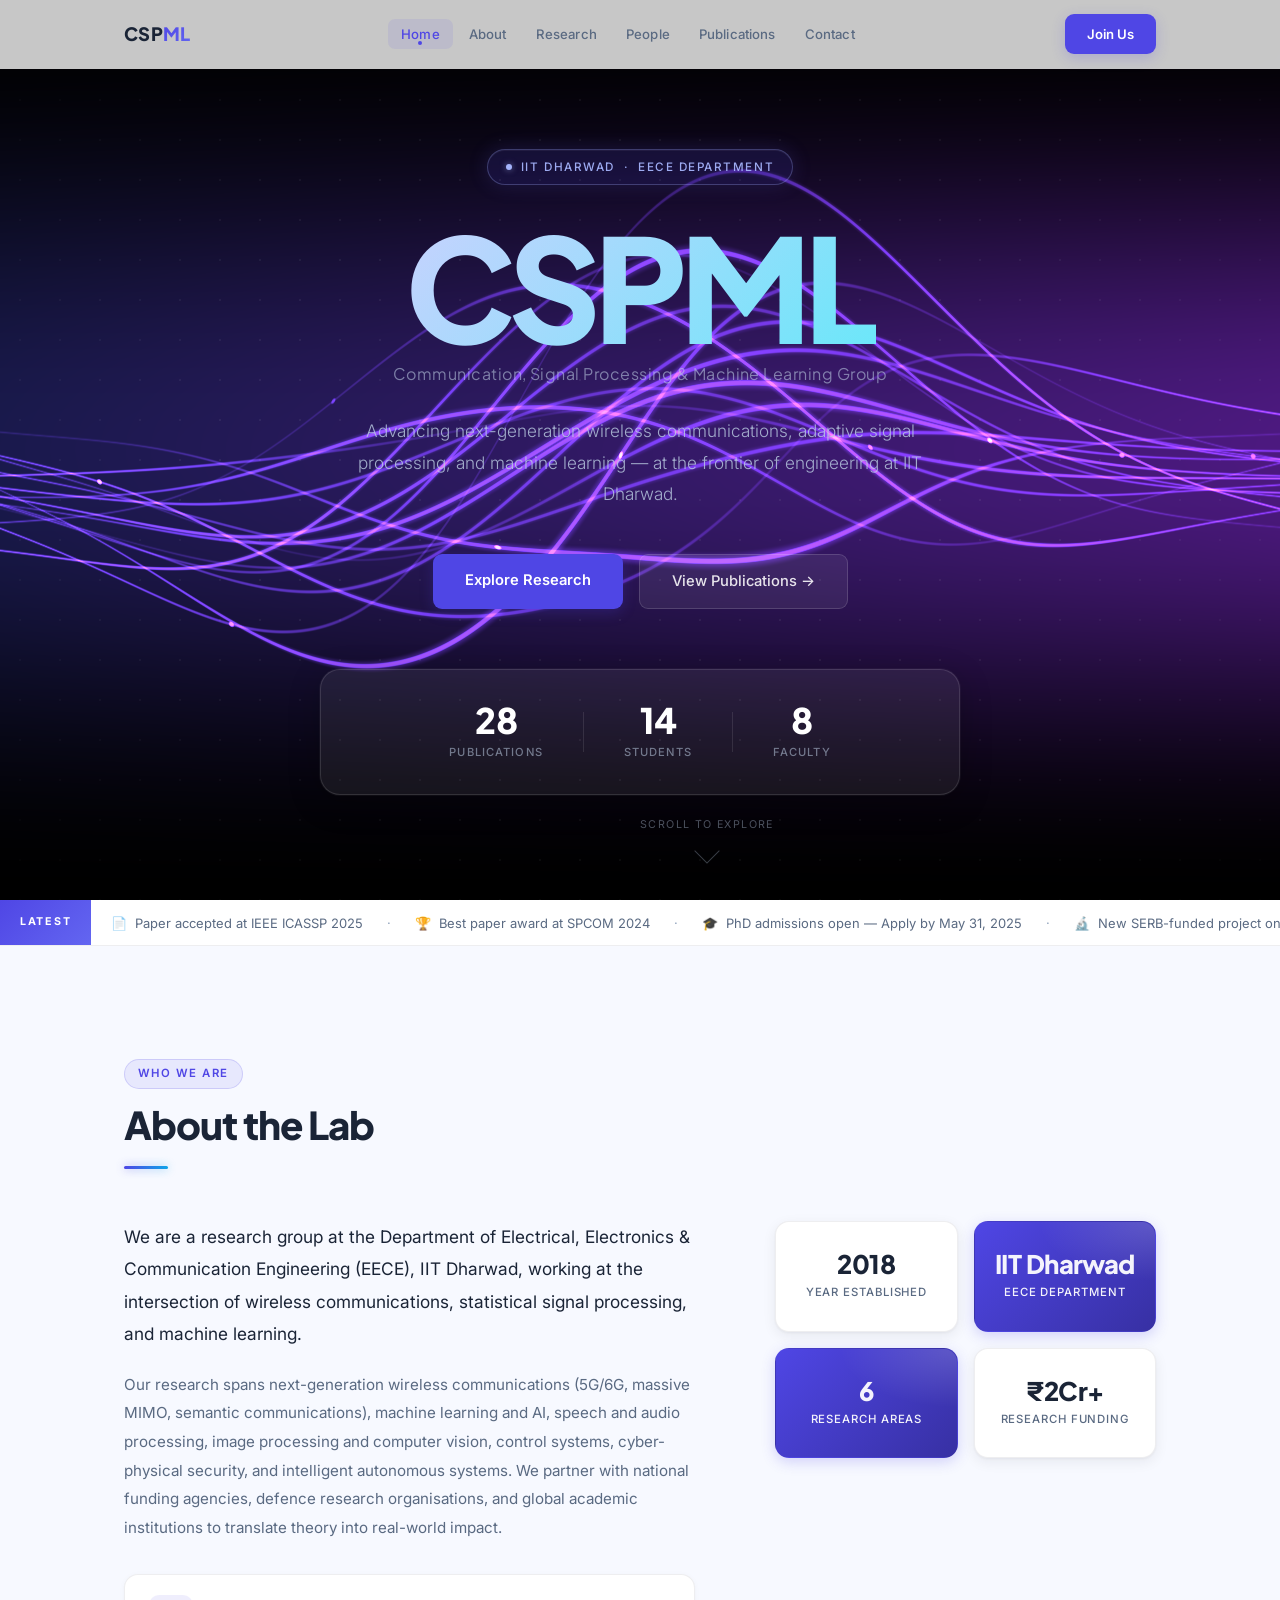
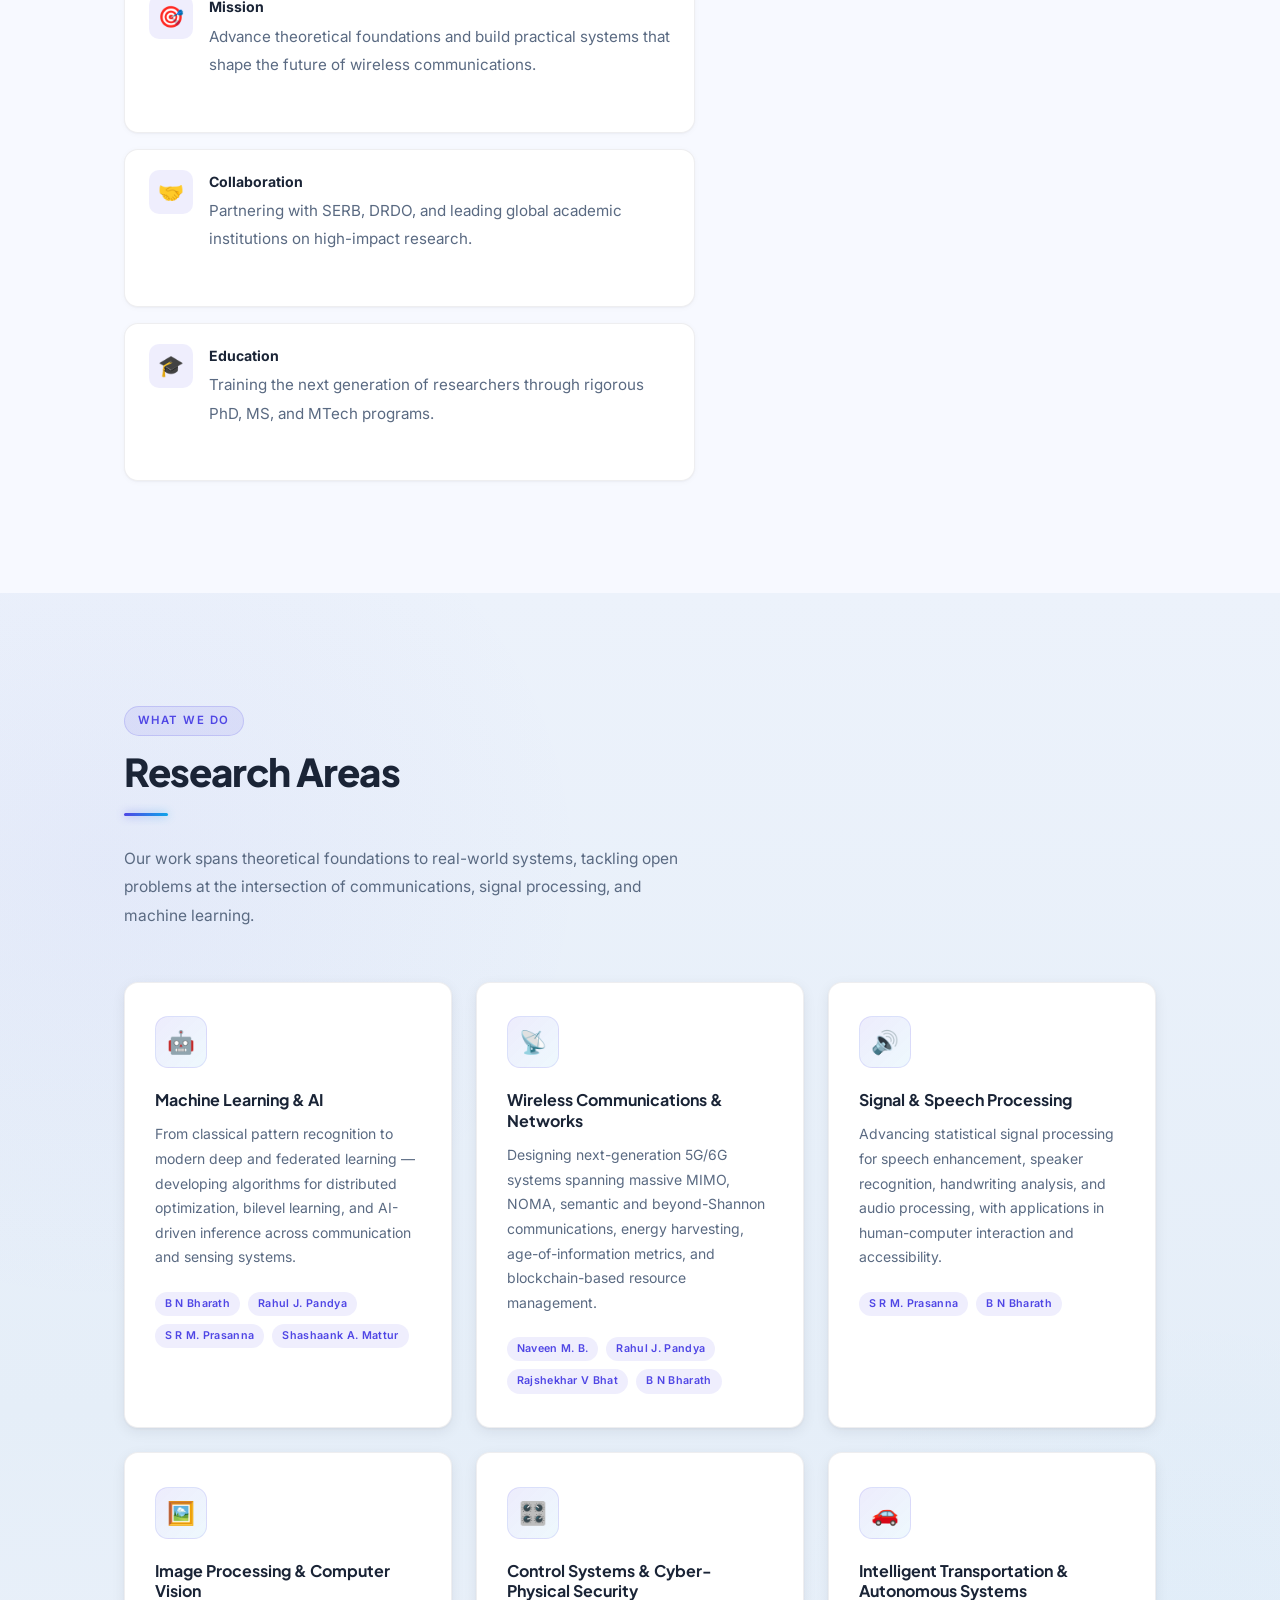
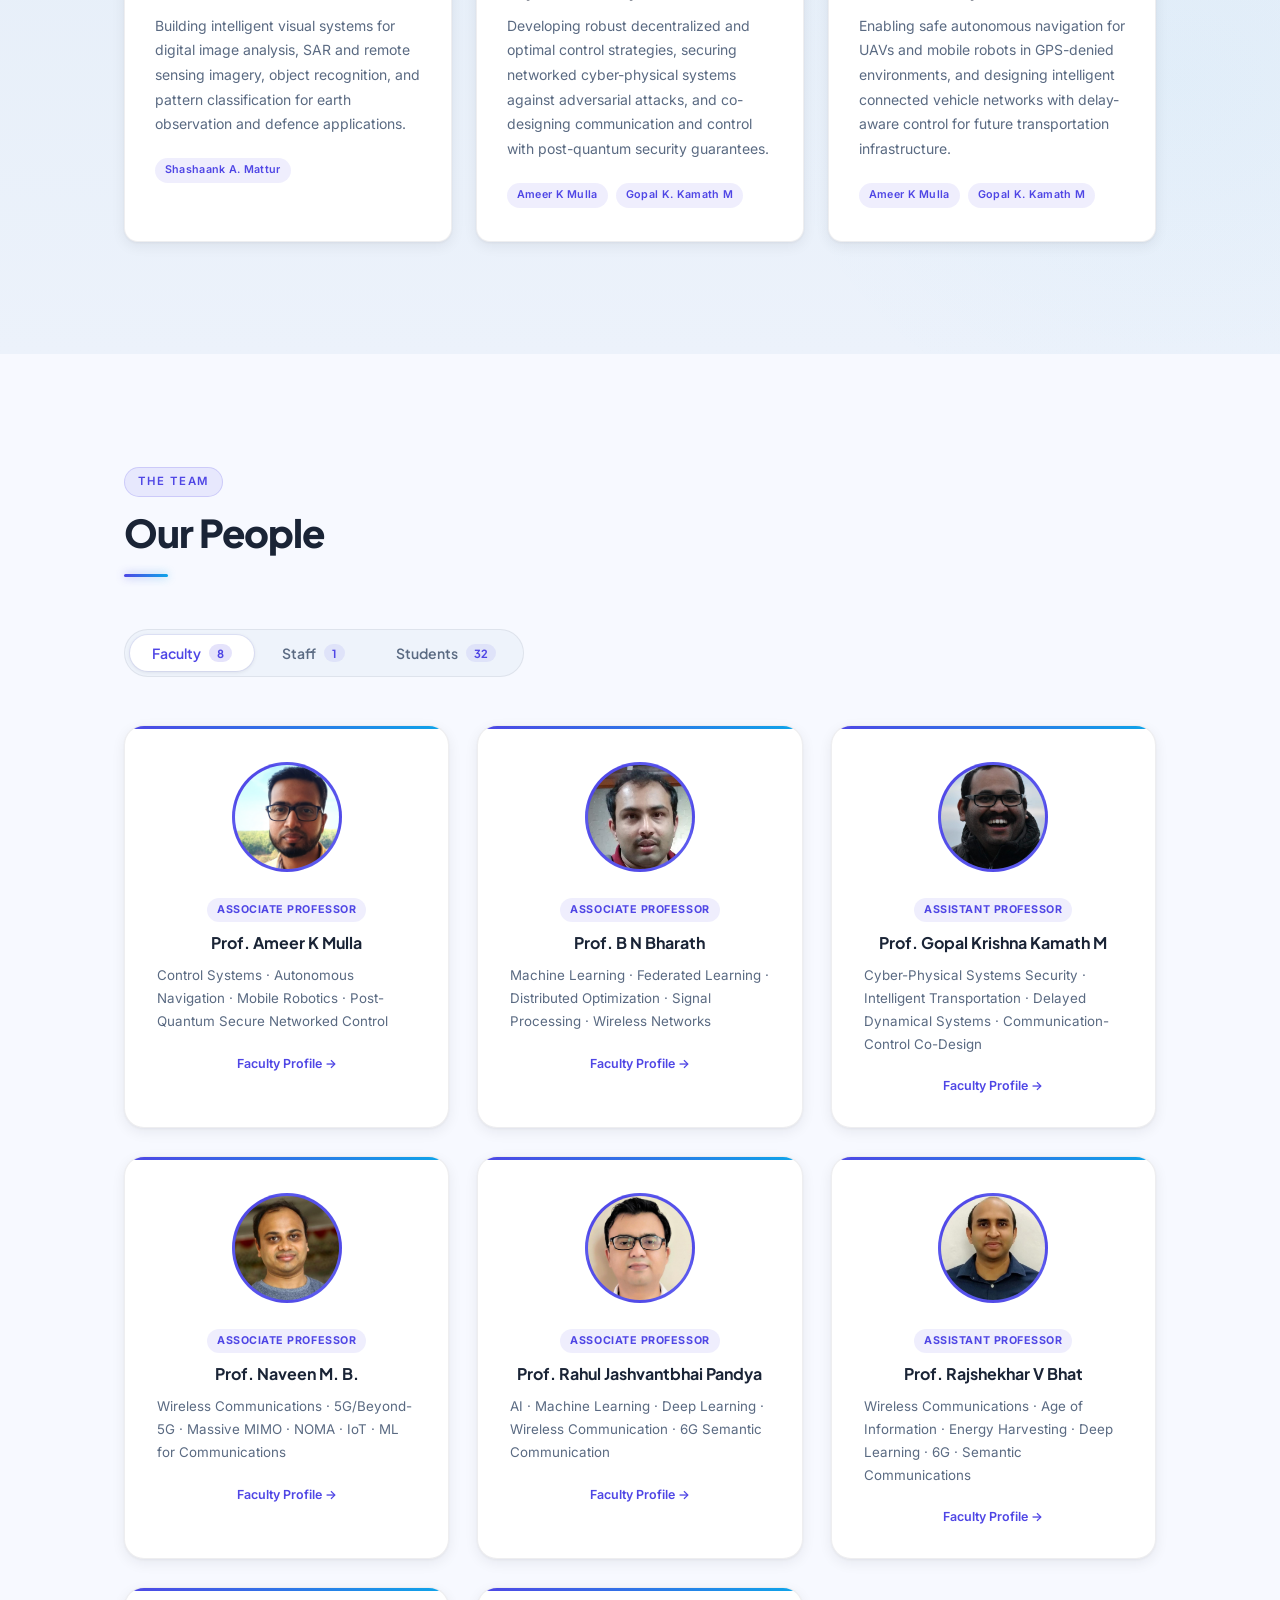
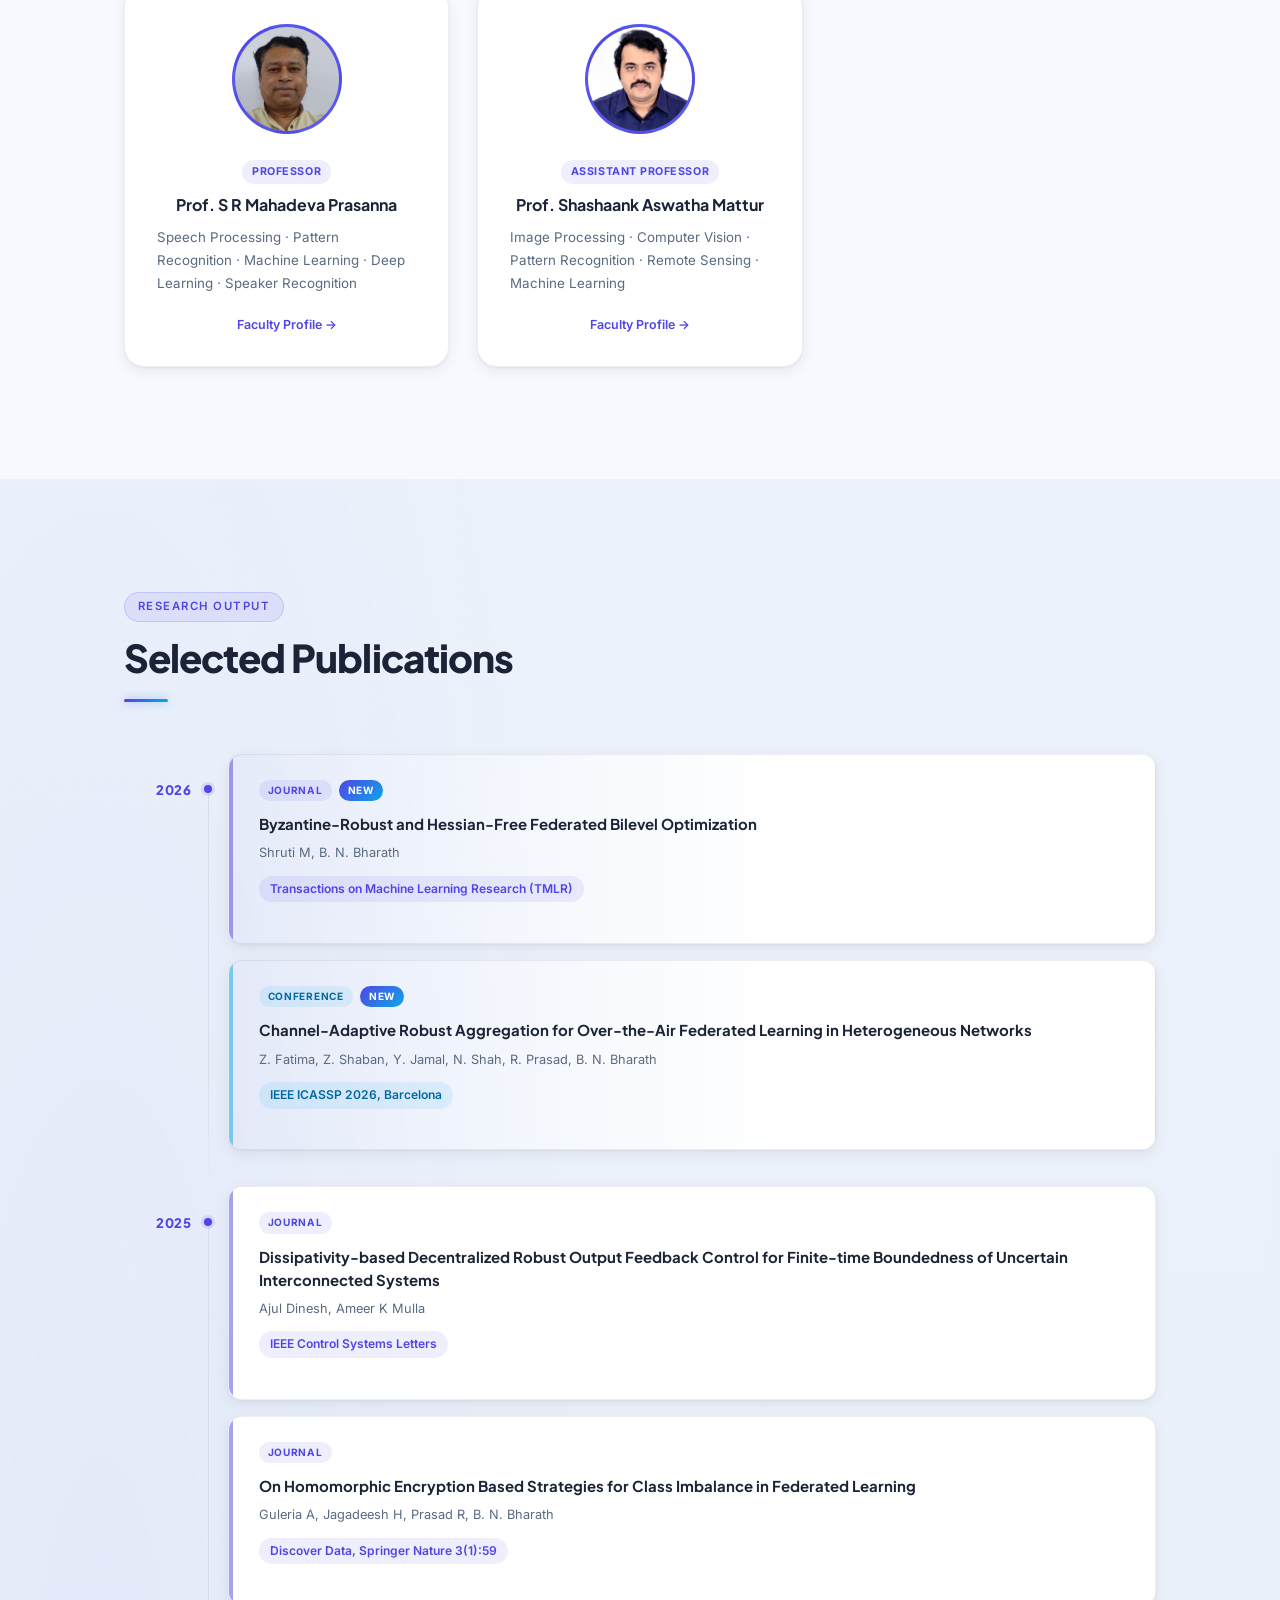
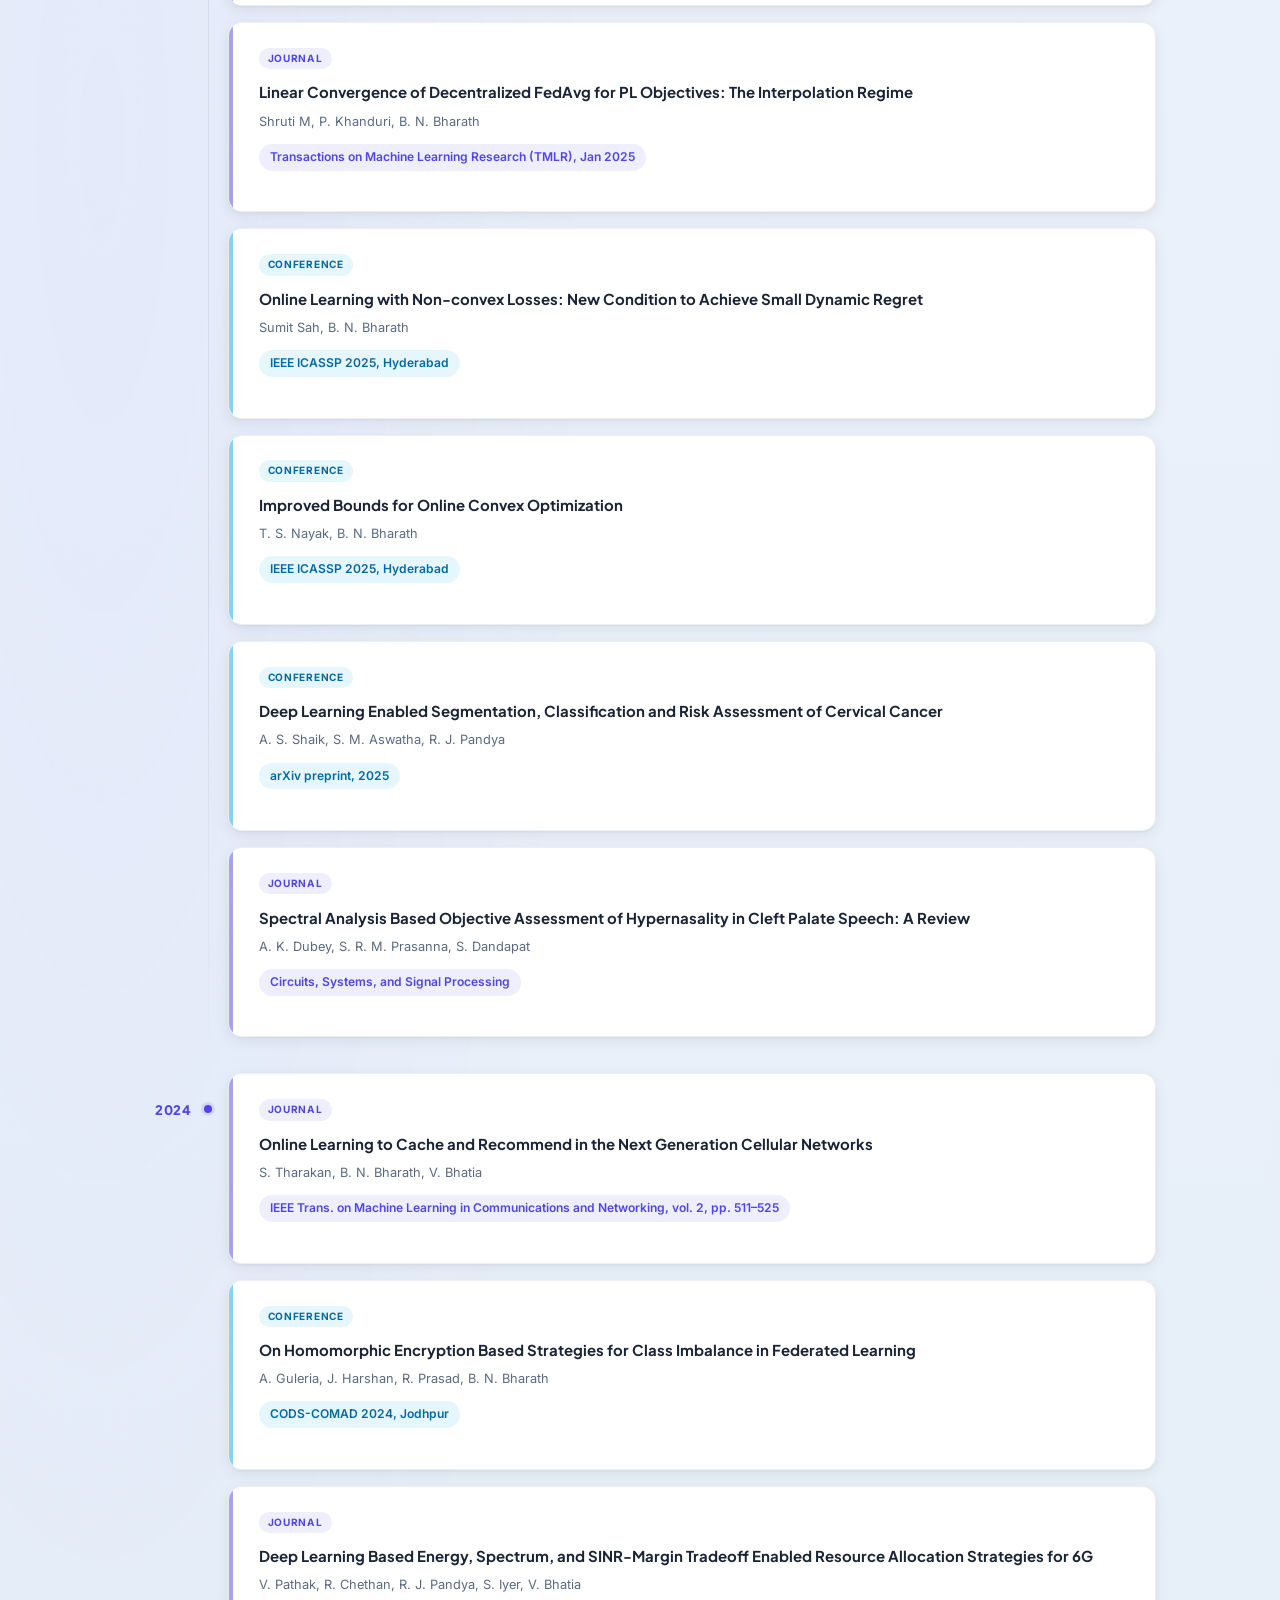
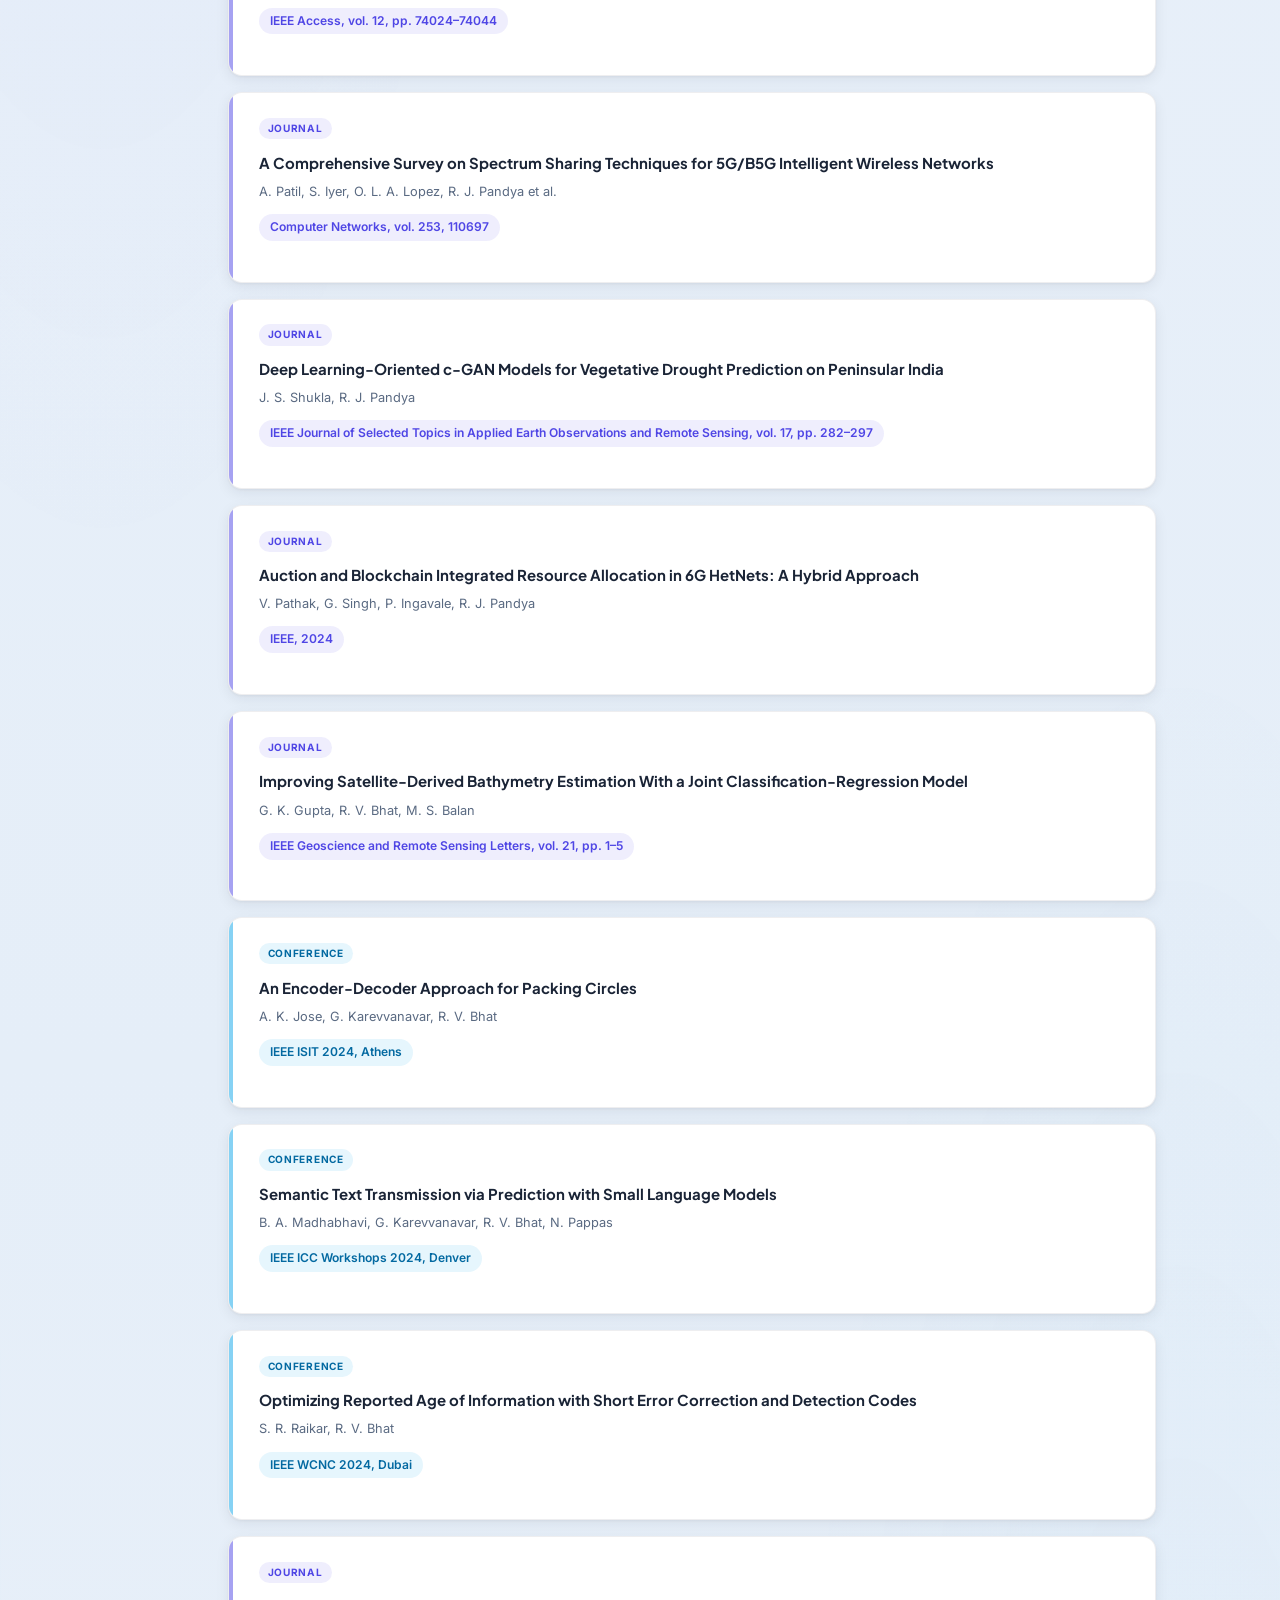
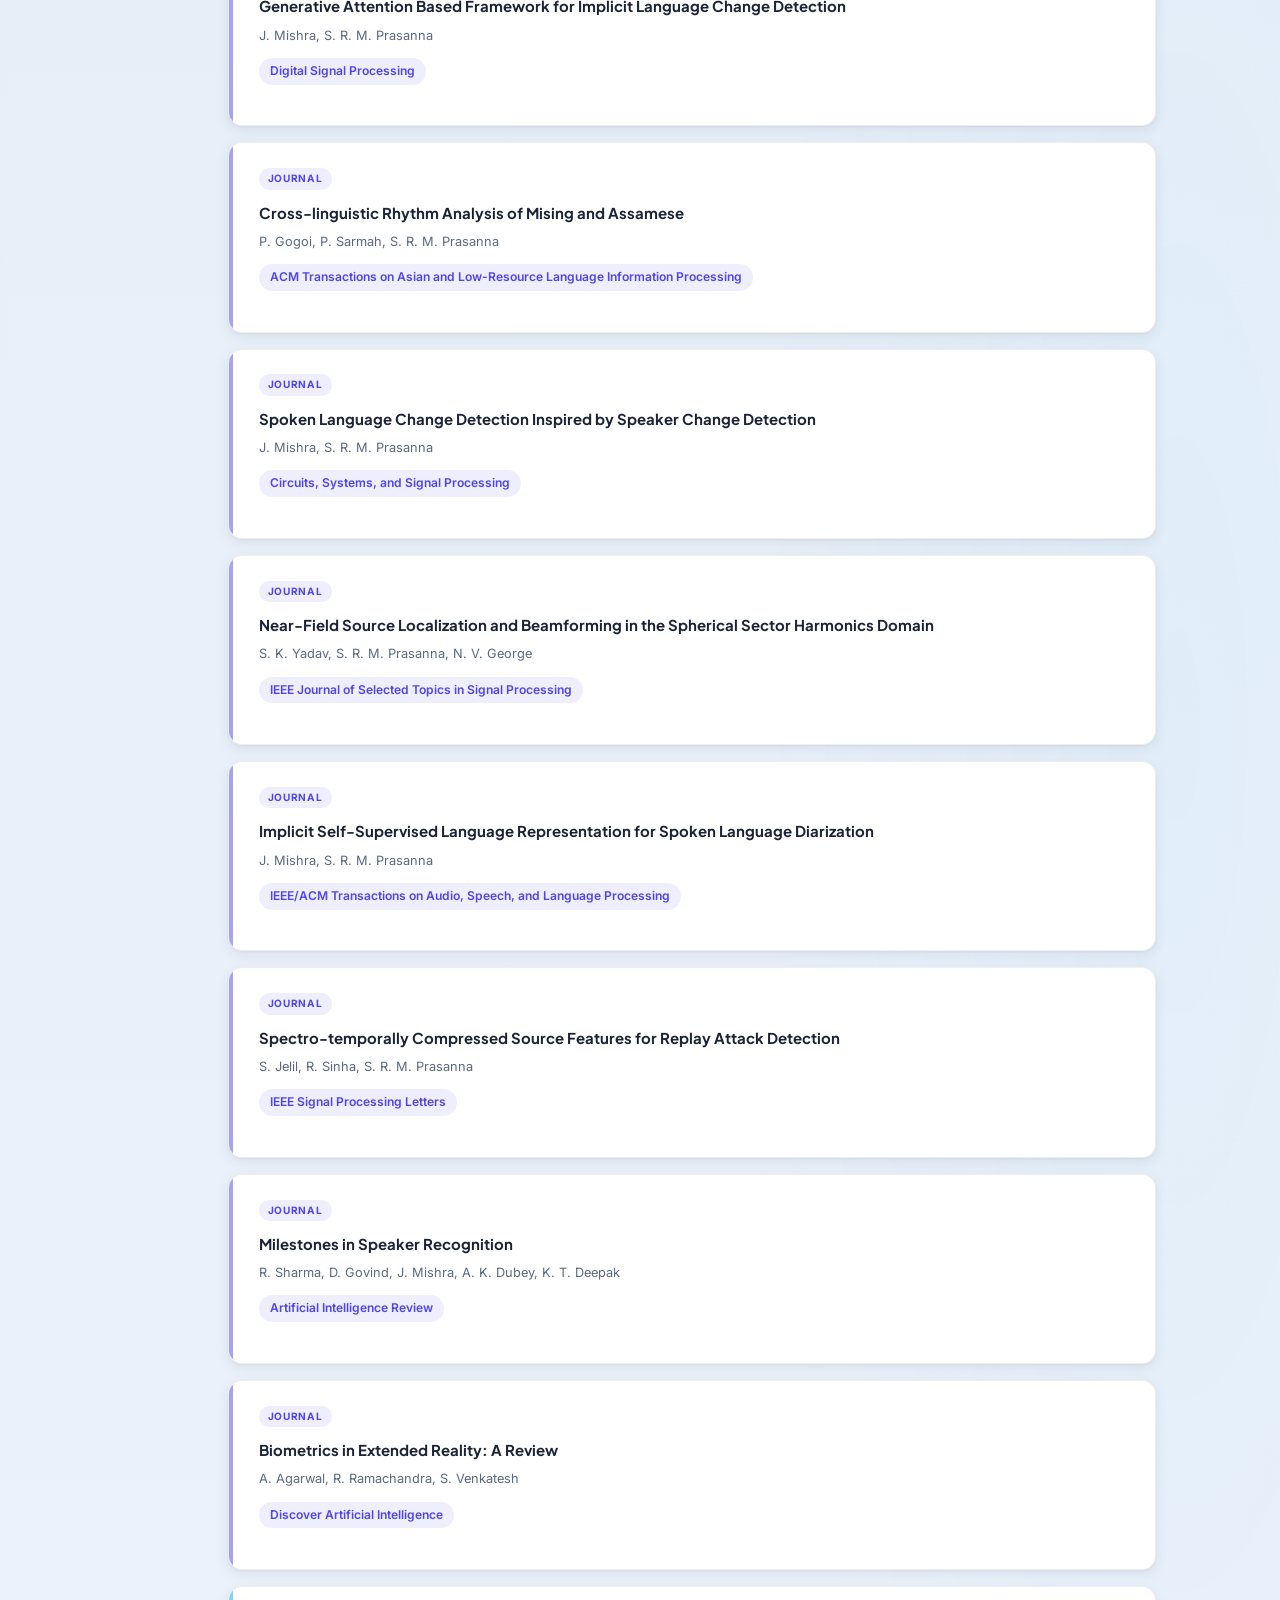
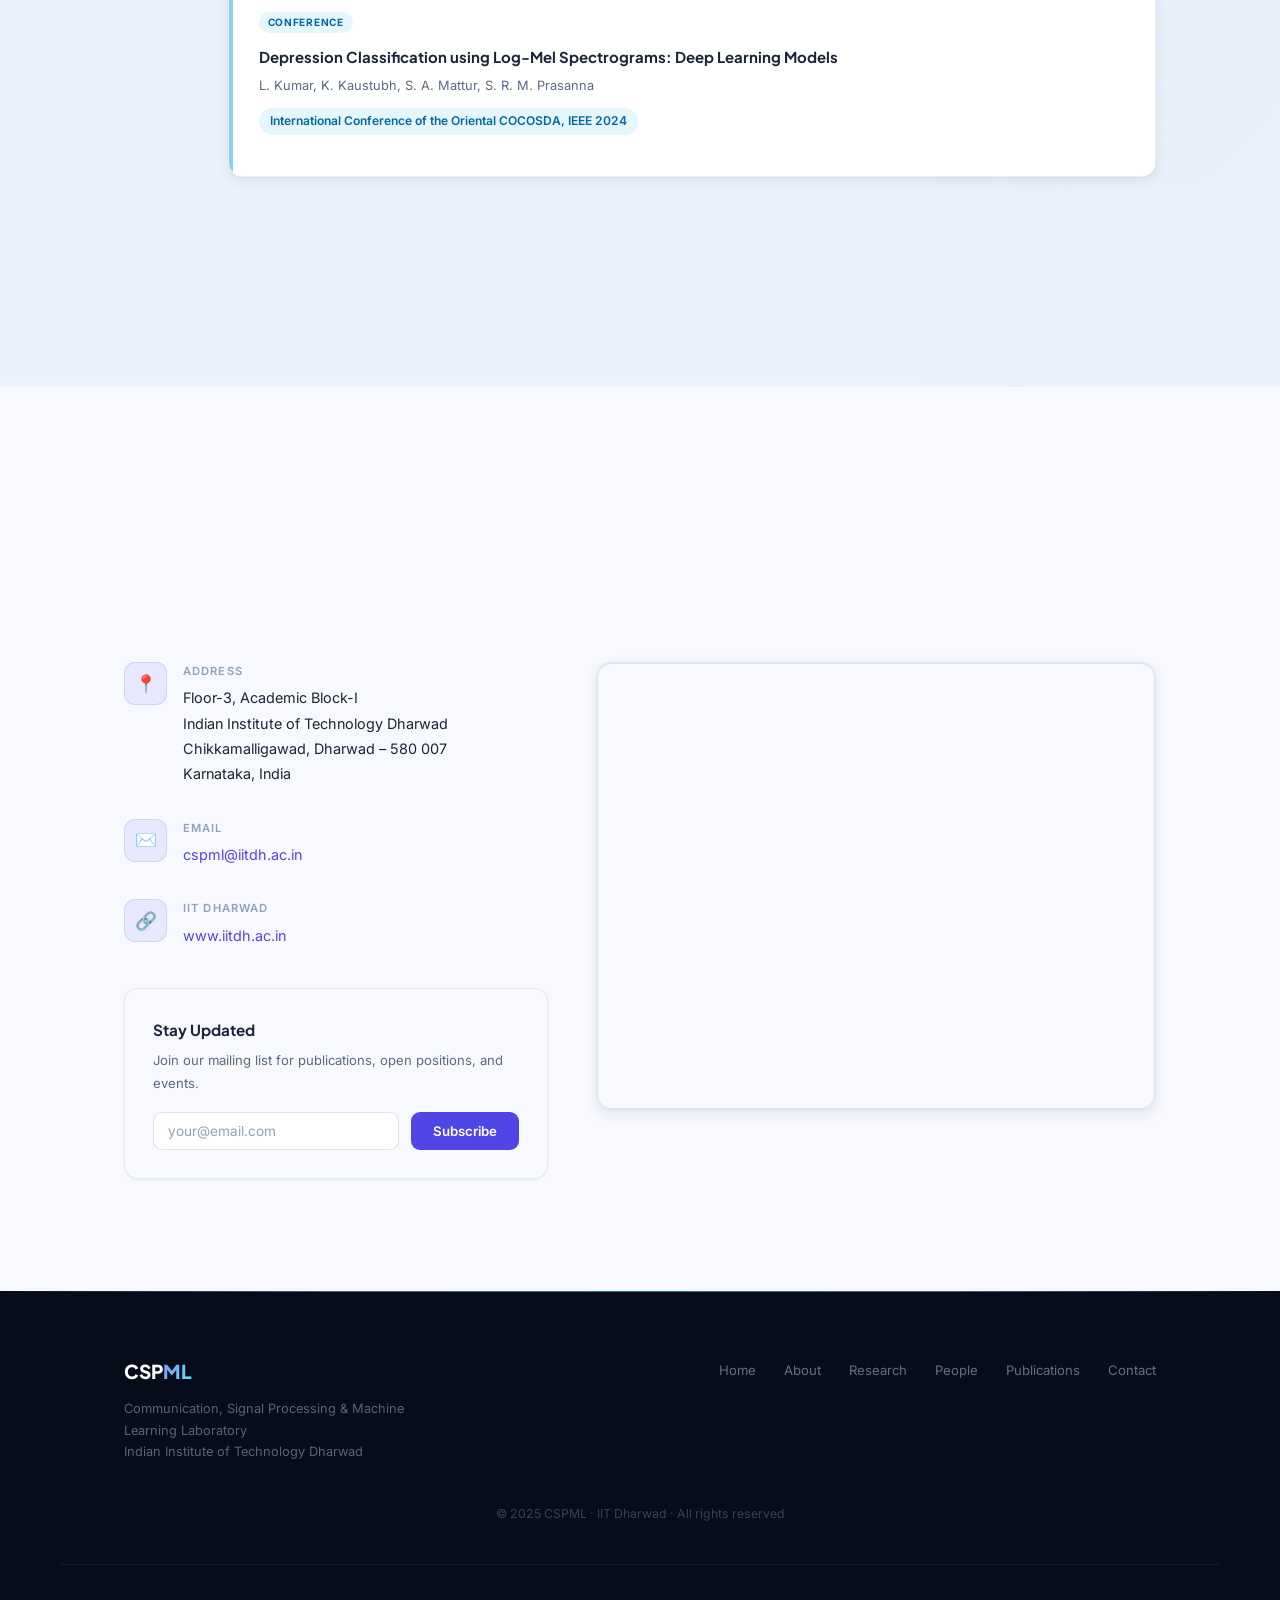
==== index.html @ 3f44d745 "add netlify identity widget" ====
<!DOCTYPE html>
<html lang="en">
<head>
  <meta charset="UTF-8">
  <meta name="viewport" content="width=device-width, initial-scale=1.0">
  <title>CSPML — Communication, Signal Processing & Machine Learning Lab | IIT Dharwad</title>
  <meta name="description" content="CSPML Lab at IIT Dharwad — advancing wireless communications, adaptive signal processing, and machine learning for sensing.">
  <link rel="preconnect" href="https://fonts.googleapis.com">
  <link rel="preconnect" href="https://fonts.gstatic.com" crossorigin>
  <link href="https://fonts.googleapis.com/css2?family=Inter:wght@300;400;500;600;700;800&family=Plus+Jakarta+Sans:wght@600;700;800&display=swap" rel="stylesheet">
  <link rel="stylesheet" href="style.css">
</head>
<body>

<!-- ════════════════════════════════════════
     STICKY NAVIGATION
     ════════════════════════════════════════ -->
<nav id="navbar">
  <div class="nav-inner">
    <a href="#home" class="nav-logo">CSP<span>ML</span></a>

    <ul class="nav-links" id="nav-links">
      <li><a href="#home">Home</a></li>
      <li><a href="#about">About</a></li>
      <li><a href="#research">Research</a></li>
      <li><a href="#people">People</a></li>
      <li><a href="#publications">Publications</a></li>
      <li><a href="#contact">Contact</a></li>
    </ul>

    <a href="#contact" class="nav-cta">Join Us</a>

    <button class="nav-hamburger" id="hamburger" aria-label="Toggle navigation menu">
      <span></span><span></span><span></span>
    </button>
  </div>
</nav>


<!-- ════════════════════════════════════════
     HERO SECTION
     EDIT: title, tagline, stats, CTA links
     Layer order: bg → orbs → canvas → grid → content
     ════════════════════════════════════════ -->
<section id="home" class="hero">
  <div class="hero-bg"></div>
  <div class="hero-orb orb-1"></div>
  <div class="hero-orb orb-2"></div>
  <!-- Canvas draws signal waves + network nodes on top of orbs -->
  <canvas id="hero-canvas" aria-hidden="true"></canvas>
  <div class="hero-grid"></div>

  <div class="hero-content">

    <!-- EDIT: INSTITUTION BADGE -->
    <div class="hero-badge">
      <span class="pulse-dot"></span>
      IIT Dharwad &nbsp;·&nbsp; EECE Department
    </div>

    <!-- EDIT: LAB NAME — acronym is the primary mark, full name below -->
    <h1 class="hero-title">
      <span class="hero-acronym">CSPML</span>
      <span class="hero-fullname">Communication, Signal Processing &amp; Machine Learning Group</span>
    </h1>

    <!-- EDIT: TAGLINE — keep to one or two lines -->
    <p class="hero-sub">
      Advancing next-generation wireless communications, adaptive signal processing,
      and machine learning — at the frontier of engineering at IIT Dharwad.
    </p>

    <!-- EDIT: CTA BUTTONS -->
    <div class="hero-actions">
      <a href="#research" class="btn-primary">Explore Research</a>
      <a href="#publications" class="btn-ghost">View Publications →</a>
    </div>

    <!-- Stats are populated automatically by renderer.js from data/*.json -->
    <div class="hero-stats">
      <div class="stat">
        <div class="stat-num">—</div>
        <div class="stat-label">Publications</div>
      </div>
      <div class="stat-sep"></div>
      <div class="stat">
        <div class="stat-num">—</div>
        <div class="stat-label">Students</div>
      </div>
      <div class="stat-sep"></div>
      <div class="stat">
        <div class="stat-num">—</div>
        <div class="stat-label">Faculty</div>
      </div>
    </div>

  </div>

  <a href="#about" class="scroll-hint" aria-label="Scroll down">
    <span>Scroll to explore</span>
    <div class="scroll-arrow"></div>
  </a>
</section>


<!-- ════════════════════════════════════════
     NEWS TICKER
     To add: copy a tick-item + tick-sep pair,
     paste BEFORE the duplicate block below.
     Keep the second half identical (seamless loop).
     ════════════════════════════════════════ -->
<div class="ticker-bar">
  <div class="ticker-label">Latest</div>
  <div class="ticker-track-wrap">
    <div class="ticker-track">
      <!-- EDIT: TICKER ITEMS — first half -->
      <span class="tick-item"><span class="tick-icon">📄</span> Paper accepted at IEEE ICASSP 2025</span>
      <span class="tick-sep">·</span>
      <span class="tick-item"><span class="tick-icon">🏆</span> Best paper award at SPCOM 2024</span>
      <span class="tick-sep">·</span>
      <span class="tick-item"><span class="tick-icon">🎓</span> PhD admissions open — Apply by May 31, 2025</span>
      <span class="tick-sep">·</span>
      <span class="tick-item"><span class="tick-icon">🔬</span> New SERB-funded project on 6G channel estimation</span>
      <span class="tick-sep">·</span>
      <span class="tick-item"><span class="tick-icon">🤝</span> Collaboration with DRDO on radar signal processing</span>
      <span class="tick-sep">·</span>
      <!-- Duplicate second half — keep identical to above -->
      <span class="tick-item"><span class="tick-icon">📄</span> Paper accepted at IEEE ICASSP 2025</span>
      <span class="tick-sep">·</span>
      <span class="tick-item"><span class="tick-icon">🏆</span> Best paper award at SPCOM 2024</span>
      <span class="tick-sep">·</span>
      <span class="tick-item"><span class="tick-icon">🎓</span> PhD admissions open — Apply by May 31, 2025</span>
      <span class="tick-sep">·</span>
      <span class="tick-item"><span class="tick-icon">🔬</span> New SERB-funded project on 6G channel estimation</span>
      <span class="tick-sep">·</span>
      <span class="tick-item"><span class="tick-icon">🤝</span> Collaboration with DRDO on radar signal processing</span>
    </div>
  </div>
</div>


<!-- ════════════════════════════════════════
     ABOUT THE LAB
     EDIT: paragraphs, pillar cards, stat cards
     ════════════════════════════════════════ -->
<section id="about" class="section">
  <div class="container">

    <div class="section-header reveal">
      <span class="section-tag">Who We Are</span>
      <h2 class="section-title">About the Lab</h2>
      <div class="section-bar"></div>
    </div>

    <div class="about-grid reveal">

      <!-- Left: text -->
      <div class="about-text">
        <!-- EDIT: ABOUT BODY -->
        <p class="about-lead">
          We are a research group at the Department of Electrical, Electronics &amp; Communication
          Engineering (EECE), IIT Dharwad, working at the intersection of wireless communications,
          statistical signal processing, and machine learning.
        </p>
        <p>
          Our research spans next-generation wireless communications (5G/6G, massive MIMO, semantic
          communications), machine learning and AI, speech and audio processing, image processing
          and computer vision, control systems, cyber-physical security, and intelligent
          autonomous systems. We partner with national funding agencies, defence research
          organisations, and global academic institutions to translate theory into real-world impact.
        </p>

        <!-- EDIT: PILLAR CARDS -->
        <div class="about-pillars">
          <div class="pillar">
            <div class="pillar-icon">🎯</div>
            <div>
              <strong>Mission</strong>
              <p>Advance theoretical foundations and build practical systems that shape the future of wireless communications.</p>
            </div>
          </div>
          <div class="pillar">
            <div class="pillar-icon">🤝</div>
            <div>
              <strong>Collaboration</strong>
              <p>Partnering with SERB, DRDO, and leading global academic institutions on high-impact research.</p>
            </div>
          </div>
          <div class="pillar">
            <div class="pillar-icon">🎓</div>
            <div>
              <strong>Education</strong>
              <p>Training the next generation of researchers through rigorous PhD, MS, and MTech programs.</p>
            </div>
          </div>
        </div>
      </div>

      <!-- Right: stat cards -->
      <!-- EDIT: ABOUT STAT CARDS -->
      <div class="about-visual">
        <div class="about-card-stack">
          <div class="about-stat-card">
            <div class="about-stat-num">2018</div>
            <div class="about-stat-label">Year Established</div>
          </div>
          <div class="about-stat-card accent-card">
            <div class="about-stat-num">IIT Dharwad</div>
            <div class="about-stat-label">EECE Department</div>
          </div>
          <div class="about-stat-card accent-card">
            <div class="about-stat-num">6</div>
            <div class="about-stat-label">Research Areas</div>
          </div>
          <div class="about-stat-card">
            <div class="about-stat-num">₹2Cr+</div>
            <div class="about-stat-label">Research Funding</div>
          </div>
        </div>
      </div>

    </div>
  </div>
</section>


<!-- ════════════════════════════════════════
     RESEARCH AREAS
     EDIT: add/remove .r-card blocks
     ════════════════════════════════════════ -->
<section id="research" class="section bg-alt">
  <div class="container">

    <div class="section-header reveal">
      <span class="section-tag">What We Do</span>
      <h2 class="section-title">Research Areas</h2>
      <div class="section-bar"></div>
      <p class="section-sub">
        Our work spans theoretical foundations to real-world systems, tackling open problems at
        the intersection of communications, signal processing, and machine learning.
      </p>
    </div>

    <!-- EDIT: RESEARCH CARDS — copy a .r-card block to add more -->
    <div class="research-grid reveal">

      <div class="r-card">
        <div class="r-icon">🤖</div>
        <h3 class="r-title">Machine Learning &amp; AI</h3>
        <p class="r-body">From classical pattern recognition to modern deep and federated learning — developing algorithms for distributed optimization, bilevel learning, and AI-driven inference across communication and sensing systems.</p>
        <div class="r-tags">
          <span>B N Bharath</span>
          <span>Rahul J. Pandya</span>
          <span>S R M. Prasanna</span>
          <span>Shashaank A. Mattur</span>
        </div>
      </div>

      <div class="r-card">
        <div class="r-icon">📡</div>
        <h3 class="r-title">Wireless Communications &amp; Networks</h3>
        <p class="r-body">Designing next-generation 5G/6G systems spanning massive MIMO, NOMA, semantic and beyond-Shannon communications, energy harvesting, age-of-information metrics, and blockchain-based resource management.</p>
        <div class="r-tags">
          <span>Naveen M. B.</span>
          <span>Rahul J. Pandya</span>
          <span>Rajshekhar V Bhat</span>
          <span>B N Bharath</span>
        </div>
      </div>

      <div class="r-card">
        <div class="r-icon">🔊</div>
        <h3 class="r-title">Signal &amp; Speech Processing</h3>
        <p class="r-body">Advancing statistical signal processing for speech enhancement, speaker recognition, handwriting analysis, and audio processing, with applications in human-computer interaction and accessibility.</p>
        <div class="r-tags">
          <span>S R M. Prasanna</span>
          <span>B N Bharath</span>
        </div>
      </div>

      <div class="r-card">
        <div class="r-icon">🖼️</div>
        <h3 class="r-title">Image Processing &amp; Computer Vision</h3>
        <p class="r-body">Building intelligent visual systems for digital image analysis, SAR and remote sensing imagery, object recognition, and pattern classification for earth observation and defence applications.</p>
        <div class="r-tags">
          <span>Shashaank A. Mattur</span>
        </div>
      </div>

      <div class="r-card">
        <div class="r-icon">🎛️</div>
        <h3 class="r-title">Control Systems &amp; Cyber-Physical Security</h3>
        <p class="r-body">Developing robust decentralized and optimal control strategies, securing networked cyber-physical systems against adversarial attacks, and co-designing communication and control with post-quantum security guarantees.</p>
        <div class="r-tags">
          <span>Ameer K Mulla</span>
          <span>Gopal K. Kamath M</span>
        </div>
      </div>

      <div class="r-card">
        <div class="r-icon">🚗</div>
        <h3 class="r-title">Intelligent Transportation &amp; Autonomous Systems</h3>
        <p class="r-body">Enabling safe autonomous navigation for UAVs and mobile robots in GPS-denied environments, and designing intelligent connected vehicle networks with delay-aware control for future transportation infrastructure.</p>
        <div class="r-tags">
          <span>Ameer K Mulla</span>
          <span>Gopal K. Kamath M</span>
        </div>
      </div>

    </div>
  </div>
</section>


<!-- ════════════════════════════════════════
     PEOPLE
     Three tabs: Faculty · Staff · Students

     TO ADD A PERSON:
       1. Find the right panel (ppl-faculty/staff/students)
       2. Copy a .pcard block, paste, update photo src /
          initials / name / badge / bio / tags / link
     ════════════════════════════════════════ -->
<section id="people" class="section">
  <div class="container">

    <div class="section-header reveal">
      <span class="section-tag">The Team</span>
      <h2 class="section-title">Our People</h2>
      <div class="section-bar"></div>
    </div>

    <!-- Pill-style tab switcher -->
    <div class="ppl-tabs reveal" role="tablist">
      <button class="ppl-tab active" data-tab="faculty" role="tab" aria-selected="true">
        Faculty <span class="ppl-tab-count">8</span>
      </button>
      <button class="ppl-tab" data-tab="staff" role="tab" aria-selected="false">
        Staff <span class="ppl-tab-count">1</span>
      </button>
      <button class="ppl-tab" data-tab="students" role="tab" aria-selected="false">
        Students <span class="ppl-tab-count">29</span>
      </button>
    </div>


    <!-- ── TAB 1: FACULTY ── -->
    <div class="ppl-panel active" id="ppl-faculty" role="tabpanel">
      <div id="faculty-grid" class="faculty-grid reveal"></div>
    </div><!-- end faculty panel -->


    <!-- ── TAB 2: STAFF ── -->
    <div class="ppl-panel" id="ppl-staff" role="tabpanel">
      <div id="staff-grid" class="faculty-grid reveal"></div>
    </div><!-- end staff panel -->


    <!-- ── TAB 3: STUDENTS ── -->
    <div class="ppl-panel" id="ppl-students" role="tabpanel">

      <!-- Student sub-tabs -->
      <div class="student-tabs" role="tablist">
        <button class="student-tab active" data-stab="phd"     role="tab" aria-selected="true">PhD</button>
        <button class="student-tab"        data-stab="ms"      role="tab" aria-selected="false">MS</button>
        <button class="student-tab"        data-stab="mtech"   role="tab" aria-selected="false">MTech</button>
        <button class="student-tab"        data-stab="project" role="tab" aria-selected="false">Project Associates</button>
      </div>

      <!-- PhD panel -->
      <div class="student-panel active" id="stab-phd" role="tabpanel">
        <div id="phd-grid" class="student-grid reveal"></div>
      </div><!-- end phd panel -->

      <!-- MS panel -->
      <div class="student-panel" id="stab-ms" role="tabpanel">
        <div id="ms-grid" class="student-grid reveal"></div>
      </div><!-- end ms panel -->

      <!-- MTech panel -->
      <div class="student-panel" id="stab-mtech" role="tabpanel">
        <div id="mtech-grid" class="student-grid reveal"></div>
      </div><!-- end mtech panel -->

      <!-- Project Associates panel -->
      <div class="student-panel" id="stab-project" role="tabpanel">
        <div id="project-grid" class="student-grid reveal"></div>
      </div><!-- end project panel -->

    </div><!-- end students panel -->

  </div>
</section>


<!-- ════════════════════════════════════════
     PUBLICATIONS
     EDIT: Add a .pub-year-group per year.
     Inside .pub-entries, copy a .pub-card.
     Card types:  journal | conference | workshop
     Modifiers:   recent | award
     ════════════════════════════════════════ -->
<section id="publications" class="section bg-alt">
  <div class="container">

    <div class="section-header reveal">
      <span class="section-tag">Research Output</span>
      <h2 class="section-title">Selected Publications</h2>
      <div class="section-bar"></div>
    </div>

    <div id="publications-container"></div>


    <!-- EDIT: replace # with Google Scholar or publications page URL -->
    <div class="pub-footer reveal">
      <a href="#" class="btn-outline">View All Publications →</a>
    </div>

  </div>
</section>


<!-- ════════════════════════════════════════
     CONTACT
     EDIT: address, email, institute link, map embed
     ════════════════════════════════════════ -->
<section id="contact" class="section">
  <div class="container">

    <div class="section-header reveal">
      <span class="section-tag">Get in Touch</span>
      <h2 class="section-title">Contact Us</h2>
      <div class="section-bar"></div>
    </div>

    <div class="contact-grid reveal">

      <div class="contact-info">

        <!-- EDIT: ADDRESS -->
        <div class="contact-row">
          <div class="c-icon">📍</div>
          <div>
            <div class="c-label">Address</div>
            <div class="c-value">
              Floor-3, Academic Block-I<br>
              Indian Institute of Technology Dharwad<br>
              Chikkamalligawad, Dharwad – 580 007<br>
              Karnataka, India
            </div>
          </div>
        </div>

        <!-- EDIT: EMAIL -->
        <div class="contact-row">
          <div class="c-icon">✉️</div>
          <div>
            <div class="c-label">Email</div>
            <div class="c-value"><a href="mailto:cspml@iitdh.ac.in">cspml@iitdh.ac.in</a></div>
          </div>
        </div>

        <!-- EDIT: INSTITUTE LINK -->
        <div class="contact-row">
          <div class="c-icon">🔗</div>
          <div>
            <div class="c-label">IIT Dharwad</div>
            <div class="c-value"><a href="https://www.iitdh.ac.in/" target="_blank">www.iitdh.ac.in</a></div>
          </div>
        </div>

        <form class="contact-form" id="mailing-form">
          <h3>Stay Updated</h3>
          <p>Join our mailing list for publications, open positions, and events.</p>
          <div class="form-row">
            <input type="email" class="form-input" placeholder="your@email.com" required>
            <button type="submit" class="form-btn">Subscribe</button>
          </div>
        </form>

      </div><!-- end contact-info -->

      <!-- EDIT: MAP — replace iframe src with a different location if needed -->
      <div class="contact-map">
        <iframe src="https://www.google.com/maps/embed?pb=!1m14!1m8!1m3!1d7690.039641604506!2d74.933215!3d15.483366!3m2!1i1024!2i768!4f13.1!3m3!1m2!1s0x3bbf3395a2e69c89%3A0xac157d5cbd8c7cab!2sAcademic%20(Engineering)%20Block%201!5e0!3m2!1sen!2sin!4v1777030418712!5m2!1sen!2sin" width="600" height="450" style="border:0;" allowfullscreen="" loading="lazy" referrerpolicy="no-referrer-when-downgrade"></iframe>
      </div>

    </div>
  </div>
</section>


<!-- ════════════════════════════════════════
     FOOTER
     ════════════════════════════════════════ -->
<footer>
  <div class="container footer-inner">
    <div class="footer-brand">
      <div class="footer-logo">CSP<span>ML</span></div>
      <div class="footer-tagline">
        Communication, Signal Processing &amp; Machine Learning Laboratory<br>
        Indian Institute of Technology Dharwad
      </div>
    </div>
    <nav class="footer-nav" aria-label="Footer navigation">
      <a href="#home">Home</a>
      <a href="#about">About</a>
      <a href="#research">Research</a>
      <a href="#people">People</a>
      <a href="#publications">Publications</a>
      <a href="#contact">Contact</a>
    </nav>
    <div class="footer-copy">© 2025 CSPML · IIT Dharwad · All rights reserved</div>
  </div>
</footer>


<!-- ════════════════════════════════════════
     JAVASCRIPT
     ════════════════════════════════════════ -->
<script>
  /* ── Sticky nav: add shadow + background on scroll ── */
  const navbar = document.getElementById('navbar');
  window.addEventListener('scroll', () => {
    navbar.classList.toggle('scrolled', window.scrollY > 24);
  }, { passive: true });

  /* ── Mobile hamburger toggle ── */
  const hamburger = document.getElementById('hamburger');
  hamburger.addEventListener('click', () => {
    navbar.classList.toggle('nav-open');
    hamburger.setAttribute('aria-expanded', navbar.classList.contains('nav-open'));
  });
  document.querySelectorAll('#nav-links a').forEach(a => {
    a.addEventListener('click', () => navbar.classList.remove('nav-open'));
  });

  /* ── Scroll reveal ── */
  const revealObserver = new IntersectionObserver(
    entries => entries.forEach(e => { if (e.isIntersecting) e.target.classList.add('visible'); }),
    { threshold: 0.08 }
  );
  document.querySelectorAll('.reveal').forEach(el => revealObserver.observe(el));
  window._revealObserver = revealObserver;

  /* ── Active nav link highlight based on scroll position ── */
  const sections = document.querySelectorAll('section[id]');
  const navLinks = document.querySelectorAll('#nav-links a');
  const sectionObserver = new IntersectionObserver(entries => {
    entries.forEach(e => {
      if (e.isIntersecting) {
        navLinks.forEach(a => a.classList.remove('active'));
        const link = document.querySelector(`#nav-links a[href="#${e.target.id}"]`);
        if (link) link.classList.add('active');
      }
    });
  }, { rootMargin: '-40% 0px -55% 0px' });
  sections.forEach(s => sectionObserver.observe(s));

  /* ── People tab switching ── */
  document.querySelectorAll('.ppl-tab').forEach(tab => {
    tab.addEventListener('click', () => {
      document.querySelectorAll('.ppl-tab').forEach(t => {
        t.classList.remove('active');
        t.setAttribute('aria-selected', 'false');
      });
      document.querySelectorAll('.ppl-panel').forEach(p => p.classList.remove('active'));
      tab.classList.add('active');
      tab.setAttribute('aria-selected', 'true');
      const panel = document.getElementById('ppl-' + tab.dataset.tab);
      if (panel) panel.classList.add('active');
    });
  });

  /* ── Student sub-tab switching ── */
  document.querySelectorAll('.student-tab').forEach(tab => {
    tab.addEventListener('click', () => {
      const target = tab.dataset.stab;
      document.querySelectorAll('.student-tab').forEach(t => {
        t.classList.remove('active');
        t.setAttribute('aria-selected', 'false');
      });
      tab.classList.add('active');
      tab.setAttribute('aria-selected', 'true');
      document.querySelectorAll('.student-panel').forEach(p => p.classList.remove('active'));
      const panel = document.getElementById('stab-' + target);
      if (panel) panel.classList.add('active');
    });
  });

  /* ── Hero canvas — handled by js/shader-background.js ── */

  /* ── Mailing list form ── */
  const mailingForm = document.getElementById('mailing-form');
  if (mailingForm) {
    mailingForm.addEventListener('submit', e => {
      e.preventDefault();
      const input = mailingForm.querySelector('.form-input');
      const btn   = mailingForm.querySelector('.form-btn');
      if (!input.value.includes('@')) {
        input.style.borderColor = '#ef4444';
        input.focus();
        return;
      }
      btn.textContent = '✓ Subscribed!';
      btn.style.background = '#16a34a';
      input.value = '';
      input.style.borderColor = '';
      setTimeout(() => {
        btn.textContent = 'Subscribe';
        btn.style.background = '';
      }, 3500);
    });
  }
</script>
<script src="js/shader-background.js"></script>
<script src="js/renderer.js"></script>
<script src="https://identity.netlify.com/v1/netlify-identity-widget.js"></script>

</body>
</html>
---- style.css ----
/* ═══════════════════════════════════════════════════════
   style.css — CSPML Lab · IIT Dharwad
   Premium redesign — v2
   Design: dark gradient hero + clean light body sections
   Fonts: Inter (body) · Plus Jakarta Sans (headings)
   ═══════════════════════════════════════════════════════ */

/* ── Google Fonts — swap for faster load ── */
@import url('https://fonts.googleapis.com/css2?family=Inter:ital,wght@0,300;0,400;0,500;0,600;0,700;0,800;1,400&family=Plus+Jakarta+Sans:wght@600;700;800&display=swap');


/* ═══════════════════════════════════════════
   DESIGN TOKENS
   ═══════════════════════════════════════════ */
:root {
  /* ── Surface palette ── */
  --bg:            #f7f9ff;
  --bg-alt:        #eef3fb;   /* used as base; CSS applies richer gradient */
  --surface:       #ffffff;

  /* ── Brand accents ── */
  --indigo:        #4f46e5;
  --indigo-dark:   #3730a3;
  --indigo-mid:    #6366f1;
  --indigo-light:  rgba(79, 70, 229, 0.09);
  --indigo-faint:  rgba(79, 70, 229, 0.05);
  --sky:           #0ea5e9;
  --sky-light:     rgba(14, 165, 233, 0.11);

  /* ── Text ── */
  --text:          #1a2436;
  --text-muted:    #5a6a82;
  --text-light:    #8fa1bb;

  /* ── Borders ── */
  --border:        rgba(15, 23, 42, 0.07);
  --border-md:     rgba(15, 23, 42, 0.12);

  /* ── Multi-layer elevation shadows (ambient + directional) ── */
  --shadow-xs:     0 1px 2px rgba(15, 23, 42, 0.04),
                   0 1px 6px  rgba(15, 23, 42, 0.03);
  --shadow-sm:     0 1px 3px  rgba(15, 23, 42, 0.05),
                   0 4px 14px rgba(15, 23, 42, 0.07);
  --shadow-md:     0 4px 6px  rgba(15, 23, 42, 0.04),
                   0 12px 32px rgba(15, 23, 42, 0.10);
  --shadow-lg:     0 8px 12px rgba(15, 23, 42, 0.04),
                   0 24px 64px rgba(15, 23, 42, 0.13);
  /* Branded coloured shadows for interactive elements */
  --shadow-indigo:    0 4px 14px rgba(79, 70, 229, 0.22);
  --shadow-indigo-lg: 0 8px 32px rgba(79, 70, 229, 0.30);

  /* ── Easing curves ── */
  --ease-spring:  cubic-bezier(0.34, 1.56, 0.64, 1);   /* overshoot lift */
  --ease-smooth:  cubic-bezier(0.4,  0.0,  0.2, 1);    /* material standard */
  --ease-out:     cubic-bezier(0.0,  0.0,  0.2, 1);    /* decelerate */
  --ease-in-out:  cubic-bezier(0.4,  0.0,  0.6, 1);

  /* ── Transition durations ── */
  --t-fast:  140ms;
  --t-base:  220ms;
  --t-slow:  380ms;

  /* ── Layout ── */
  --container:    1160px;
  --section-pad:  112px 0;   /* more breathing room than before */
  --radius:       14px;
  --radius-sm:    9px;
  --radius-lg:    20px;

  /* ── Typography ── */
  --font-head:  'Plus Jakarta Sans', 'Inter', sans-serif;
  --font-body:  'Inter', sans-serif;
}


/* ═══════════════════════════════════════════
   RESET & BASE
   ═══════════════════════════════════════════ */
*, *::before, *::after {
  margin: 0;
  padding: 0;
  box-sizing: border-box;
}

html {
  scroll-behavior: smooth;
  font-size: 16px;
  -webkit-text-size-adjust: 100%;
}

body {
  background: var(--bg);
  color: var(--text);
  font-family: var(--font-body);
  font-weight: 400;
  line-height: 1.72;
  overflow-x: hidden;
  /* Premium font rendering */
  -webkit-font-smoothing: antialiased;
  -moz-osx-font-smoothing: grayscale;
  text-rendering: optimizeLegibility;
  font-feature-settings: 'kern' 1, 'liga' 1, 'calt' 1;
}

img {
  display: block;
  max-width: 100%;
  height: auto;
}

a {
  color: var(--indigo);
  text-decoration: none;
}
a:hover { text-decoration: underline; }

ul { list-style: none; }

button { font-family: var(--font-body); }

/* ── Container ── */
.container {
  width: 100%;
  max-width: var(--container);
  margin: 0 auto;
  padding: 0 5vw;
}


/* ═══════════════════════════════════════════
   KEYFRAME ANIMATIONS
   ═══════════════════════════════════════════ */
@keyframes fadeUp {
  from { opacity: 0; transform: translateY(24px); }
  to   { opacity: 1; transform: translateY(0);    }
}

@keyframes pulse {
  0%, 100% { opacity: 1; transform: scale(1); }
  50%       { opacity: 0.35; transform: scale(0.85); }
}

@keyframes scrollBounce {
  0%, 100% { transform: rotate(45deg) translate(0, 0); }
  50%       { transform: rotate(45deg) translate(3px, 3px); }
}

@keyframes ticker {
  from { transform: translateX(0); }
  to   { transform: translateX(-50%); }
}

@keyframes orbFloat1 {
  0%, 100% { transform: translate(0,    0)   scale(1);    }
  50%       { transform: translate(48px, -36px) scale(1.06); }
}
@keyframes orbFloat2 {
  0%, 100% { transform: translate(0,    0)   scale(1);    }
  50%       { transform: translate(-36px, 48px) scale(0.94); }
}
@keyframes orbFloat3 {
  0%, 100% { transform: translate(0,   0)   scale(1);    }
  50%       { transform: translate(24px, 24px) scale(1.1);  }
}

/* Gradient sweep on the acronym text */
@keyframes gradientShift {
  0%   { background-position: 0%   50%; }
  50%  { background-position: 100% 50%; }
  100% { background-position: 0%   50%; }
}

/* Shimmer sweep for buttons */
@keyframes shimmer {
  from { left: -120%; }
  to   { left:  160%; }
}


/* ═══════════════════════════════════════════
   STICKY NAVIGATION
   ═══════════════════════════════════════════ */
#navbar {
  position: fixed;
  top: 0; left: 0; right: 0;
  z-index: 500;
  background: rgba(255, 255, 255, 0.78);
  backdrop-filter: blur(20px);
  -webkit-backdrop-filter: blur(20px);
  border-bottom: 1px solid transparent;
  transition:
    background   var(--t-slow) var(--ease-smooth),
    border-color var(--t-slow) var(--ease-smooth),
    box-shadow   var(--t-slow) var(--ease-smooth);
}

#navbar.scrolled {
  background: rgba(255, 255, 255, 0.95);
  border-bottom-color: rgba(15, 23, 42, 0.06);
  /* Double shadow: thin crisp line + soft ambient */
  box-shadow:
    0 1px 0 rgba(15, 23, 42, 0.04),
    0 4px 24px rgba(15, 23, 42, 0.07);
}

.nav-inner {
  max-width: var(--container);
  margin: 0 auto;
  padding: 0 5vw;
  height: 68px;
  display: flex;
  align-items: center;
  justify-content: space-between;
  gap: 1.5rem;
}

.nav-logo {
  font-family: var(--font-head);
  font-size: 1.15rem;
  font-weight: 800;
  letter-spacing: 0.02em;
  color: var(--text);
  text-decoration: none;
  flex-shrink: 0;
}
.nav-logo span {
  /* Subtle gradient on the accent letter */
  background: linear-gradient(135deg, var(--indigo) 0%, var(--indigo-mid) 100%);
  -webkit-background-clip: text;
  background-clip: text;
  -webkit-text-fill-color: transparent;
}
.nav-logo:hover { text-decoration: none; }

.nav-links {
  display: flex;
  gap: 0.2rem;
  flex: 1;
  justify-content: center;
}
.nav-links a {
  position: relative;
  font-size: 0.825rem;
  font-weight: 500;
  letter-spacing: 0.01em;
  color: var(--text-muted);
  padding: 7px 13px;
  border-radius: 7px;
  text-decoration: none;
  transition:
    color      var(--t-base) var(--ease-smooth),
    background var(--t-base) var(--ease-smooth);
}
.nav-links a:hover,
.nav-links a.active {
  color: var(--indigo);
  background: var(--indigo-light);
  text-decoration: none;
}

.nav-cta {
  background: var(--indigo);
  color: #fff;
  font-size: 0.825rem;
  font-weight: 600;
  padding: 9px 22px;
  border-radius: var(--radius-sm);
  text-decoration: none;
  white-space: nowrap;
  flex-shrink: 0;
  box-shadow: var(--shadow-indigo);
  transition:
    background var(--t-base) var(--ease-smooth),
    transform  var(--t-fast) var(--ease-spring),
    box-shadow var(--t-base) var(--ease-smooth);
}
.nav-cta:hover {
  background: var(--indigo-dark);
  transform: translateY(-2px);
  box-shadow: var(--shadow-indigo-lg);
  text-decoration: none;
  color: #fff;
}

.nav-hamburger {
  display: none;
  flex-direction: column;
  gap: 5px;
  background: none;
  border: none;
  cursor: pointer;
  padding: 6px 4px;
  flex-shrink: 0;
}
.nav-hamburger span {
  display: block;
  width: 22px;
  height: 2px;
  background: var(--text);
  border-radius: 2px;
  transition: transform 0.3s var(--ease-smooth), opacity 0.2s ease;
}
#navbar.nav-open .nav-hamburger span:nth-child(1) { transform: translateY(7px) rotate(45deg); }
#navbar.nav-open .nav-hamburger span:nth-child(2) { opacity: 0; transform: scaleX(0); }
#navbar.nav-open .nav-hamburger span:nth-child(3) { transform: translateY(-7px) rotate(-45deg); }


/* ═══════════════════════════════════════════
   HERO SECTION
   ═══════════════════════════════════════════ */
.hero {
  position: relative;
  min-height: 100vh;
  display: flex;
  flex-direction: column;
  align-items: center;
  justify-content: center;
  padding: 140px 5vw 96px;
  overflow: hidden;
}

.hero-bg {
  position: absolute;
  inset: 0;
  z-index: 0;
  background:
    radial-gradient(ellipse 90% 80% at 15% 55%, rgba(79, 70, 229, 0.42) 0%, transparent 58%),
    radial-gradient(ellipse 65% 65% at 88% 20%, rgba(14, 165, 233, 0.26) 0%, transparent 55%),
    radial-gradient(ellipse 55% 55% at 65% 85%, rgba(99, 102, 241, 0.22) 0%, transparent 52%),
    linear-gradient(140deg, #060c1a 0%, #100c36 45%, #0a1c3c 100%);
}

/* Dot-grid overlay — z:3 sits above canvas */
.hero-grid {
  position: absolute;
  inset: 0;
  z-index: 3;
  background-image: radial-gradient(circle, rgba(255, 255, 255, 0.06) 1px, transparent 1px);
  background-size: 40px 40px;
  pointer-events: none;
  -webkit-mask-image: radial-gradient(ellipse 80% 80% at 50% 50%, black 40%, transparent 100%);
  mask-image: radial-gradient(ellipse 80% 80% at 50% 50%, black 40%, transparent 100%);
}

/* Animated colour orbs — z:1 behind canvas */
.hero-orb {
  position: absolute;
  border-radius: 50%;
  pointer-events: none;
  z-index: 1;
  filter: blur(80px);
}
.orb-1 {
  width: 560px; height: 560px;
  background: radial-gradient(circle, rgba(99, 102, 241, 0.35) 0%, transparent 70%);
  top: -18%; left: -12%;
  animation: orbFloat1 18s ease-in-out infinite;
}
.orb-2 {
  width: 480px; height: 480px;
  background: radial-gradient(circle, rgba(14, 165, 233, 0.28) 0%, transparent 70%);
  bottom: -12%; right: -10%;
  animation: orbFloat2 22s ease-in-out infinite;
}

/* Canvas animation layer — z:2 above orbs, below grid */
#hero-canvas {
  position: absolute;
  inset: 0;
  width: 100%; height: 100%;
  z-index: 2;
  pointer-events: none;
  display: block;
}

.hero-content {
  position: relative;
  z-index: 4;
  max-width: 840px;
  text-align: center;
  animation: fadeUp 0.9s var(--ease-out) both;
}

/* Institution badge */
.hero-badge {
  display: inline-flex;
  align-items: center;
  gap: 9px;
  font-size: 0.73rem;
  font-weight: 500;
  letter-spacing: 0.13em;
  text-transform: uppercase;
  color: rgba(165, 180, 252, 0.95);
  border: 1px solid rgba(165, 180, 252, 0.28);
  background: rgba(79, 70, 229, 0.14);
  /* Subtle glow — premium touch */
  box-shadow: 0 0 20px rgba(99, 102, 241, 0.18), inset 0 1px 0 rgba(255, 255, 255, 0.06);
  padding: 7px 18px;
  border-radius: 50px;
  margin-bottom: 2.25rem;
}

.pulse-dot {
  display: inline-block;
  width: 6px;
  height: 6px;
  border-radius: 50%;
  background: #a5b4fc;
  box-shadow: 0 0 6px rgba(165, 180, 252, 0.6);
  animation: pulse 2.4s ease infinite;
  flex-shrink: 0;
}

/* Hero title — flex column: large acronym on top, full name below */
.hero-title {
  display: flex;
  flex-direction: column;
  align-items: center;
  gap: 0.75rem;
  margin-bottom: 1.75rem;
  line-height: 1;
}

/* Large animated-gradient acronym — primary visual identity */
.hero-acronym {
  font-family: var(--font-head);
  font-size: clamp(4.5rem, 13vw, 9rem);
  font-weight: 800;
  letter-spacing: -0.05em;
  line-height: 0.9;
  background: linear-gradient(135deg, #c7d2fe 0%, #67e8f9 35%, #a5b4fc 65%, #67e8f9 100%);
  background-size: 300% 300%;
  -webkit-background-clip: text;
  background-clip: text;
  -webkit-text-fill-color: transparent;
  animation: gradientShift 8s ease-in-out infinite;
}

/* Full lab name — secondary descriptor under the acronym */
.hero-fullname {
  font-family: var(--font-head);
  font-size: clamp(0.8rem, 1.7vw, 1rem);
  font-weight: 400;
  color: rgba(186, 202, 224, 0.58);
  letter-spacing: 0.03em;
  max-width: 560px;
  line-height: 1.55;
  text-align: center;
}

.gradient-text {
  background: linear-gradient(105deg, #a5b4fc 0%, #67e8f9 100%);
  -webkit-background-clip: text;
  background-clip: text;
  -webkit-text-fill-color: transparent;
}

.hero-sub {
  font-size: 1.08rem;
  font-weight: 300;
  color: rgba(186, 202, 224, 0.82);
  max-width: 640px;
  margin: 0 auto 2.75rem;
  line-height: 1.82;
  animation: fadeUp 0.9s 0.1s var(--ease-out) both;
}

.hero-actions {
  display: flex;
  gap: 1rem;
  justify-content: center;
  flex-wrap: wrap;
  margin-bottom: 3.75rem;
  animation: fadeUp 0.9s 0.2s var(--ease-out) both;
}

/* ── Buttons ── */
.btn-primary {
  display: inline-block;
  position: relative;
  overflow: hidden;           /* needed for shimmer sweep */
  background: var(--indigo);
  color: #fff;
  font-weight: 600;
  font-size: 0.92rem;
  padding: 14px 32px;
  border-radius: var(--radius-sm);
  text-decoration: none;
  box-shadow: var(--shadow-indigo);
  transition:
    background  var(--t-base) var(--ease-smooth),
    transform   var(--t-fast) var(--ease-spring),
    box-shadow  var(--t-base) var(--ease-smooth);
}
/* Shimmer sweep on hover */
.btn-primary::after {
  content: '';
  position: absolute;
  top: 0;
  left: -120%;
  width: 60%;
  height: 100%;
  background: linear-gradient(
    105deg,
    transparent 0%,
    rgba(255, 255, 255, 0.22) 50%,
    transparent 100%
  );
  transition: none;
}
.btn-primary:hover {
  background: var(--indigo-dark);
  transform: translateY(-2px);
  box-shadow: var(--shadow-indigo-lg);
  text-decoration: none;
  color: #fff;
}
.btn-primary:hover::after {
  animation: shimmer 0.55s var(--ease-out) forwards;
}

.btn-ghost {
  display: inline-block;
  background: rgba(255, 255, 255, 0.07);
  color: rgba(255, 255, 255, 0.88);
  font-weight: 500;
  font-size: 0.92rem;
  padding: 14px 32px;
  border-radius: var(--radius-sm);
  border: 1px solid rgba(255, 255, 255, 0.15);
  text-decoration: none;
  backdrop-filter: blur(4px);
  transition:
    background   var(--t-base) var(--ease-smooth),
    border-color var(--t-base) var(--ease-smooth),
    transform    var(--t-fast) var(--ease-spring);
}
.btn-ghost:hover {
  background: rgba(255, 255, 255, 0.14);
  border-color: rgba(255, 255, 255, 0.3);
  transform: translateY(-2px);
  text-decoration: none;
  color: #fff;
}

.btn-outline {
  display: inline-block;
  border: 1.5px solid var(--indigo);
  color: var(--indigo);
  font-weight: 600;
  font-size: 0.9rem;
  padding: 12px 28px;
  border-radius: var(--radius-sm);
  text-decoration: none;
  transition:
    background  var(--t-base) var(--ease-smooth),
    color       var(--t-base) var(--ease-smooth),
    transform   var(--t-fast) var(--ease-spring),
    box-shadow  var(--t-base) var(--ease-smooth);
}
.btn-outline:hover {
  background: var(--indigo-light);
  transform: translateY(-1px);
  box-shadow: var(--shadow-indigo);
  text-decoration: none;
}

/* Stats row — refined glassmorphism */
.hero-stats {
  display: flex;
  align-items: center;
  justify-content: center;
  flex-wrap: wrap;
  gap: 0;
  background: rgba(255, 255, 255, 0.07);
  border: 1px solid rgba(255, 255, 255, 0.12);
  /* Inner glow for premium glass look */
  box-shadow: 0 0 0 1px rgba(255, 255, 255, 0.04), 0 8px 32px rgba(0, 0, 0, 0.24);
  border-radius: var(--radius-lg);
  padding: 1.75rem 2.5rem;
  backdrop-filter: blur(14px);
  -webkit-backdrop-filter: blur(14px);
  animation: fadeUp 0.9s 0.32s var(--ease-out) both;
}

.stat {
  display: flex;
  flex-direction: column;
  align-items: center;
  padding: 0.25rem 2.5rem;
}
.stat-num {
  font-family: var(--font-head);
  font-size: 2.2rem;
  font-weight: 800;
  color: #fff;
  line-height: 1;
  letter-spacing: -0.02em;
}
.stat-num .s-plus { color: #a5b4fc; }
.stat-label {
  font-size: 0.7rem;
  font-weight: 500;
  color: rgba(186, 202, 224, 0.55);
  text-transform: uppercase;
  letter-spacing: 0.1em;
  margin-top: 6px;
}
.stat-sep {
  width: 1px;
  height: 40px;
  background: rgba(255, 255, 255, 0.1);
  align-self: center;
}

.scroll-hint {
  position: absolute;
  bottom: 2.5rem;
  left: 50%;
  transform: translateX(-50%);
  z-index: 4;
  display: flex;
  flex-direction: column;
  align-items: center;
  gap: 8px;
  font-size: 0.67rem;
  letter-spacing: 0.13em;
  text-transform: uppercase;
  color: rgba(186, 202, 224, 0.4);
  text-decoration: none;
  animation: fadeUp 0.9s 0.5s var(--ease-out) both;
  transition: color var(--t-base) ease;
}
.scroll-hint:hover { color: rgba(186, 202, 224, 0.72); text-decoration: none; }
.scroll-arrow {
  width: 18px; height: 18px;
  border-right: 1.5px solid rgba(186, 202, 224, 0.3);
  border-bottom: 1.5px solid rgba(186, 202, 224, 0.3);
  transform: rotate(45deg);
  animation: scrollBounce 2.2s ease infinite;
}


/* ═══════════════════════════════════════════
   NEWS TICKER
   ═══════════════════════════════════════════ */
.ticker-bar {
  display: flex;
  align-items: center;
  height: 46px;
  background: var(--surface);
  border-bottom: 1px solid var(--border);
  overflow: hidden;
}
.ticker-label {
  /* Gradient label — more premium than flat colour */
  background: linear-gradient(135deg, var(--indigo) 0%, var(--indigo-mid) 100%);
  color: #fff;
  font-size: 0.67rem;
  font-weight: 700;
  letter-spacing: 0.16em;
  text-transform: uppercase;
  padding: 0 20px;
  height: 100%;
  display: flex;
  align-items: center;
  flex-shrink: 0;
  white-space: nowrap;
}
.ticker-track-wrap { overflow: hidden; flex: 1; }
.ticker-track {
  display: inline-flex;
  align-items: center;
  white-space: nowrap;
  animation: ticker 36s linear infinite;
}
.ticker-track:hover { animation-play-state: paused; }
.tick-item { font-size: 0.81rem; color: var(--text-muted); padding: 0 1.25rem; }
.tick-sep  { color: var(--text-light); font-size: 0.81rem; padding: 0 0.25rem; }
.tick-icon { margin-right: 4px; }


/* ═══════════════════════════════════════════
   SECTION COMMONS
   ═══════════════════════════════════════════ */
.section { padding: var(--section-pad); }

/* bg-alt: richer gradient with faint radial depth */
.bg-alt {
  background:
    radial-gradient(ellipse 70% 60% at 8%  20%, rgba(79, 70, 229, 0.045) 0%, transparent 55%),
    radial-gradient(ellipse 60% 50% at 92% 80%, rgba(14, 165, 233, 0.035) 0%, transparent 55%),
    linear-gradient(180deg, #ecf2fb 0%, #e5eef8 60%, #ecf2fb 100%);
}

.section-header { margin-bottom: 3.25rem; }

/* Pill tag with subtle border for refinement */
.section-tag {
  display: inline-block;
  font-size: 0.71rem;
  font-weight: 600;
  letter-spacing: 0.13em;
  text-transform: uppercase;
  color: var(--indigo);
  background: var(--indigo-light);
  border: 1px solid rgba(79, 70, 229, 0.18);
  padding: 4px 13px;
  border-radius: 50px;
  margin-bottom: 0.9rem;
}

.section-title {
  font-family: var(--font-head);
  font-size: clamp(1.8rem, 3vw, 2.55rem);
  font-weight: 800;
  color: var(--text);
  line-height: 1.14;
  letter-spacing: -0.025em;
}

/* Section accent bar with soft glow via ::after */
.section-bar {
  width: 44px;
  height: 3px;
  background: linear-gradient(90deg, var(--indigo), var(--sky));
  border-radius: 3px;
  margin: 1.2rem 0 1.8rem;
  position: relative;
}
.section-bar::after {
  content: '';
  position: absolute;
  inset: 0;
  background: inherit;
  filter: blur(5px);
  opacity: 0.55;
  border-radius: inherit;
}

.section-sub {
  color: var(--text-muted);
  font-size: 0.97rem;
  max-width: 580px;
  line-height: 1.82;
}

/* ── Scroll Reveal — spring deceleration ── */
.reveal {
  opacity: 0;
  transform: translateY(28px);
  transition:
    opacity   0.7s var(--ease-out),
    transform 0.7s var(--ease-out);
}
.reveal.visible {
  opacity: 1;
  transform: translateY(0);
}


/* ═══════════════════════════════════════════
   ABOUT THE LAB
   ═══════════════════════════════════════════ */
.about-grid {
  display: grid;
  grid-template-columns: 3fr 2fr;
  gap: 5rem;
  align-items: start;
}

.about-lead {
  font-size: 1.08rem;
  font-weight: 400;
  color: var(--text);
  line-height: 1.88;
  margin-bottom: 1.25rem;
}
.about-text p:not(.about-lead) {
  font-size: 0.95rem;
  color: var(--text-muted);
  line-height: 1.88;
  margin-bottom: 2rem;
}

/* Pillar cards — spring slide on hover */
.about-pillars {
  display: flex;
  flex-direction: column;
  gap: 1rem;
  margin-top: 0.5rem;
}
.pillar {
  display: flex;
  gap: 1rem;
  align-items: flex-start;
  padding: 1.25rem 1.5rem;
  background: var(--surface);
  border: 1px solid var(--border);
  border-radius: var(--radius);
  box-shadow: var(--shadow-xs);
  transition:
    box-shadow   var(--t-slow) var(--ease-smooth),
    transform    var(--t-slow) var(--ease-spring),
    border-color var(--t-slow) var(--ease-smooth);
}
.pillar:hover {
  box-shadow: var(--shadow-md);
  transform: translateX(6px);
  border-color: rgba(79, 70, 229, 0.18);
}
.pillar-icon {
  width: 44px; height: 44px;
  background: var(--indigo-light);
  border-radius: 10px;
  display: flex;
  align-items: center;
  justify-content: center;
  font-size: 1.3rem;
  flex-shrink: 0;
  transition: transform var(--t-slow) var(--ease-spring);
}
.pillar:hover .pillar-icon { transform: scale(1.1) rotate(-4deg); }
.pillar strong {
  display: block;
  font-size: 0.88rem;
  font-weight: 700;
  color: var(--text);
  margin-bottom: 3px;
}
.pillar p {
  font-size: 0.82rem;
  color: var(--text-muted);
  margin: 0;
  line-height: 1.62;
}

/* Stat cards grid */
.about-card-stack {
  display: grid;
  grid-template-columns: 1fr 1fr;
  gap: 1rem;
}
.about-stat-card {
  background: var(--surface);
  border: 1px solid var(--border);
  border-radius: var(--radius);
  padding: 1.75rem 1.25rem;
  box-shadow: var(--shadow-sm);
  text-align: center;
  transition:
    box-shadow var(--t-slow) var(--ease-smooth),
    transform  var(--t-slow) var(--ease-spring);
}
.about-stat-card:hover {
  box-shadow: var(--shadow-md);
  transform: translateY(-4px);
}
/* Accent card — indigo gradient with inner shine */
.about-stat-card.accent-card {
  background: linear-gradient(135deg, #4f46e5 0%, #3730a3 100%);
  border-color: transparent;
  box-shadow: var(--shadow-indigo);
  position: relative;
  overflow: hidden;
}
/* Top-right light reflection — premium gloss */
.about-stat-card.accent-card::before {
  content: '';
  position: absolute;
  top: 0; right: 0;
  width: 65%;
  height: 55%;
  background: radial-gradient(ellipse at 100% 0%, rgba(255, 255, 255, 0.16), transparent 70%);
  pointer-events: none;
}
.about-stat-card.accent-card:hover { box-shadow: var(--shadow-indigo-lg); }
.about-stat-card.accent-card .about-stat-num,
.about-stat-card.accent-card .about-stat-label { color: rgba(255, 255, 255, 0.94); }
.about-stat-num {
  font-family: var(--font-head);
  font-size: 1.6rem;
  font-weight: 800;
  color: var(--text);
  line-height: 1.1;
  margin-bottom: 5px;
  letter-spacing: -0.02em;
}
.about-stat-label {
  font-size: 0.71rem;
  font-weight: 500;
  color: var(--text-muted);
  text-transform: uppercase;
  letter-spacing: 0.08em;
}


/* ═══════════════════════════════════════════
   RESEARCH AREA CARDS
   ═══════════════════════════════════════════ */
.research-grid {
  display: grid;
  grid-template-columns: repeat(3, 1fr);
  gap: 1.5rem;
}

.r-card {
  background: var(--surface);
  border: 1px solid var(--border);
  border-radius: var(--radius);
  padding: 2.1rem 1.85rem;
  box-shadow: var(--shadow-sm);
  position: relative;
  overflow: hidden;
  transition:
    box-shadow   var(--t-slow) var(--ease-smooth),
    transform    var(--t-slow) var(--ease-spring),
    border-color var(--t-slow) var(--ease-smooth);
}
/* Top-edge gradient accent line */
.r-card::before {
  content: '';
  position: absolute;
  top: 0; left: 0; right: 0;
  height: 3px;
  background: linear-gradient(90deg, var(--indigo), var(--sky));
  opacity: 0;
  transition: opacity var(--t-slow) var(--ease-smooth);
}
.r-card:hover {
  /* Coloured ambient shadow for branded depth */
  box-shadow: var(--shadow-lg), 0 8px 32px rgba(79, 70, 229, 0.09);
  transform: translateY(-6px);
  border-color: rgba(79, 70, 229, 0.16);
}
.r-card:hover::before { opacity: 1; }

.r-card.featured {
  border-color: rgba(79, 70, 229, 0.2);
  background: linear-gradient(165deg, rgba(79, 70, 229, 0.045) 0%, var(--surface) 55%);
  box-shadow: var(--shadow-sm), 0 0 0 1px rgba(79, 70, 229, 0.06);
}
.r-card.featured::before { opacity: 1; }

/* Icon with spring rotation on card hover */
.r-icon {
  width: 52px; height: 52px;
  background: linear-gradient(135deg, rgba(79, 70, 229, 0.1), rgba(14, 165, 233, 0.07));
  border: 1px solid rgba(79, 70, 229, 0.12);
  border-radius: 13px;
  display: flex;
  align-items: center;
  justify-content: center;
  font-size: 1.4rem;
  margin-bottom: 1.35rem;
  transition: transform var(--t-slow) var(--ease-spring);
}
.r-card:hover .r-icon { transform: scale(1.1) rotate(-5deg); }

.r-title {
  font-family: var(--font-head);
  font-size: 1rem;
  font-weight: 700;
  color: var(--text);
  margin-bottom: 0.72rem;
  line-height: 1.3;
}
.r-body {
  font-size: 0.875rem;
  color: var(--text-muted);
  line-height: 1.76;
  margin-bottom: 1.35rem;
}
.r-tags { display: flex; gap: 0.5rem; flex-wrap: wrap; }
.r-tags span {
  font-size: 0.67rem;
  font-weight: 600;
  letter-spacing: 0.03em;
  color: var(--indigo);
  background: var(--indigo-light);
  padding: 3px 10px;
  border-radius: 50px;
  transition: background var(--t-base) var(--ease-smooth);
}
.r-card:hover .r-tags span { background: rgba(79, 70, 229, 0.14); }


/* ═══════════════════════════════════════════
   PEOPLE — PILL TABS + PCARD SYSTEM
   ═══════════════════════════════════════════ */

/* Pill-style segmented tab switcher */
.ppl-tabs {
  display: flex;
  gap: 0.4rem;
  margin-bottom: 3rem;
  background: var(--bg-alt);
  padding: 5px;
  border-radius: 50px;
  width: fit-content;
  border: 1px solid var(--border);
}

.ppl-tab {
  background: none;
  border: none;
  border-radius: 50px;
  padding: 9px 22px;
  font-family: var(--font-head);
  font-size: 0.875rem;
  font-weight: 600;
  color: var(--text-muted);
  cursor: pointer;
  display: flex;
  align-items: center;
  gap: 8px;
  transition:
    background  var(--t-base) var(--ease-smooth),
    color       var(--t-base) var(--ease-smooth),
    box-shadow  var(--t-base) var(--ease-smooth);
}
.ppl-tab:hover { color: var(--indigo); }
.ppl-tab.active {
  background: var(--surface);
  color: var(--indigo);
  box-shadow: 0 1px 4px rgba(15, 23, 42, 0.10), 0 0 0 1px rgba(79, 70, 229, 0.08);
}

.ppl-tab-count {
  font-size: 0.7rem;
  font-weight: 700;
  background: var(--indigo-light);
  color: var(--indigo);
  padding: 2px 8px;
  border-radius: 50px;
  transition: background var(--t-base) var(--ease-smooth);
}
.ppl-tab.active .ppl-tab-count { background: rgba(79, 70, 229, 0.15); }

.ppl-panel { display: none; }
.ppl-panel.active { display: block; animation: fadeUp 0.4s var(--ease-out) both; }

/* ── Student sub-tabs ── */
.student-tabs {
  display: flex;
  gap: 0.3rem;
  margin-bottom: 2rem;
  background: var(--bg-alt);
  padding: 4px;
  border-radius: 50px;
  width: fit-content;
  border: 1px solid var(--border);
}
.student-tab {
  background: none;
  border: none;
  border-radius: 50px;
  padding: 7px 18px;
  font-family: var(--font-head);
  font-size: 0.8rem;
  font-weight: 600;
  color: var(--text-muted);
  cursor: pointer;
  transition:
    background var(--t-base) var(--ease-smooth),
    color     var(--t-base) var(--ease-smooth),
    box-shadow var(--t-base) var(--ease-smooth);
}
.student-tab:hover { color: var(--indigo); }
.student-tab.active {
  background: var(--surface);
  color: var(--indigo);
  box-shadow: 0 1px 4px rgba(15, 23, 42, 0.10), 0 0 0 1px rgba(79, 70, 229, 0.08);
}
.student-panel { display: none; }
.student-panel.active { display: block; animation: fadeUp 0.35s var(--ease-out) both; }

/* Faculty/Staff grid — 3 columns */
.faculty-grid {
  display: grid;
  grid-template-columns: repeat(3, 1fr);
  gap: 1.75rem;
}

/* Student grid — 4 columns, compact */
.student-grid {
  display: grid;
  grid-template-columns: repeat(auto-fill, minmax(180px, 1fr));
  gap: 1.25rem;
}

/* pcard — base card */
.pcard {
  background: var(--surface);
  border: 1px solid var(--border);
  border-radius: var(--radius-lg);
  padding: 2.25rem 2rem 1.75rem;
  text-align: center;
  box-shadow: var(--shadow-sm);
  position: relative;
  overflow: hidden;
  transition:
    box-shadow   var(--t-slow) var(--ease-smooth),
    transform    var(--t-slow) var(--ease-spring),
    border-color var(--t-slow) var(--ease-smooth);
}
/* Top accent line — always on for faculty, fades in for others on hover */
.pcard::before {
  content: '';
  position: absolute;
  top: 0; left: 0; right: 0;
  height: 3px;
  background: linear-gradient(90deg, var(--indigo), var(--sky));
  opacity: 0;
  transition: opacity var(--t-slow) var(--ease-smooth);
}
.pcard.faculty::before { opacity: 1; }
.pcard:hover {
  box-shadow: var(--shadow-lg), 0 0 0 1px rgba(79, 70, 229, 0.10);
  transform: translateY(-6px);
  border-color: rgba(79, 70, 229, 0.18);
}
.pcard:not(.faculty):hover::before { opacity: 0.6; }

/* Photo — circular with hover glow ring */
.pcard-photo {
  width: 110px; height: 110px;
  border-radius: 50%;
  position: relative;
  margin: 0 auto 1.35rem;
  transition: box-shadow var(--t-slow) var(--ease-smooth);
}
.pcard:hover .pcard-photo {
  box-shadow:
    0 0 0 4px  rgba(79, 70, 229, 0.14),
    0 0 0 8px  rgba(79, 70, 229, 0.06),
    0 4px 20px rgba(79, 70, 229, 0.14);
}

.pcard-initials {
  position: absolute; inset: 0;
  border-radius: 50%;
  background: linear-gradient(135deg, var(--indigo) 0%, var(--indigo-mid) 100%);
  display: flex;
  align-items: center;
  justify-content: center;
  font-family: var(--font-head);
  font-size: 1.05rem;
  font-weight: 800;
  color: #fff;
  border: 3px solid rgba(79, 70, 229, 0.18);
  z-index: 1;
}
.pcard-initials.add {
  background: rgba(79, 70, 229, 0.07);
  color: var(--indigo);
  font-size: 1.6rem;
  font-weight: 400;
  border-style: dashed;
}
.pcard-photo img {
  position: absolute; inset: 0;
  width: 100%; height: 100%;
  border-radius: 50%;
  object-fit: cover;
  border: 3px solid rgba(79, 70, 229, 0.14);
  opacity: 0;
  transition: opacity 0.4s var(--ease-smooth);
  z-index: 2;
}
.pcard-photo img.loaded { opacity: 1; }

/* Badge (role pill above name) */
.pcard-badge {
  display: inline-block;
  font-size: 0.67rem;
  font-weight: 700;
  letter-spacing: 0.05em;
  text-transform: uppercase;
  color: var(--indigo);
  background: var(--indigo-light);
  padding: 3px 10px;
  border-radius: 50px;
  margin-bottom: 0.6rem;
}

.pcard-name {
  font-family: var(--font-head);
  font-size: 1rem;
  font-weight: 700;
  color: var(--text);
  line-height: 1.35;
  margin-bottom: 0.65rem;
}
.pcard-name.muted { color: var(--text-muted); }

.pcard-bio {
  font-size: 0.835rem;
  color: var(--text-muted);
  line-height: 1.72;
  margin-bottom: 1rem;
  text-align: left;
}

.pcard-tags {
  display: flex;
  flex-wrap: wrap;
  justify-content: center;
  gap: 0.4rem;
  margin-bottom: 1.1rem;
}
.pcard-topic {
  font-size: 0.67rem;
  font-weight: 600;
  letter-spacing: 0.02em;
  color: var(--indigo);
  background: var(--indigo-light);
  padding: 3px 9px;
  border-radius: 50px;
}

.pcard-link {
  font-size: 0.78rem;
  font-weight: 600;
  color: var(--indigo);
  text-decoration: none;
  transition: color var(--t-base) ease;
}
.pcard-link:hover { text-decoration: underline; }

/* Open position card */
.pcard.open {
  border-style: dashed;
  border-color: rgba(79, 70, 229, 0.30);
  background: var(--indigo-faint);
}
.pcard.open::before { display: none; }

/* Compact student card */
.pcard.student {
  padding: 1.6rem 1.25rem 1.4rem;
}
.pcard.student .pcard-photo {
  width: 82px; height: 82px;
  margin-bottom: 1rem;
}
.pcard.student .pcard-initials { font-size: 0.85rem; }
.pcard.student .pcard-name     { font-size: 0.875rem; }
.pcard.student .pcard-bio      { display: block; font-size: 0.75rem; color: var(--text-muted); margin: 0 0 0.35rem; line-height: 1.4; }
.pcard-supervisor {
  font-size: 0.7rem;
  color: var(--indigo);
  font-weight: 600;
  margin-top: auto;
  padding-top: 0.35rem;
}
.pcard.student.graduated .pcard-badge {
  background: #e8f5e9;
  color: #2e7d32;
}
.pcard.student.graduated .pcard-photo .pcard-initials {
  background: linear-gradient(135deg, #43a047 0%, #1b5e20 100%);
}

/* Students subsection header */
.students-section { margin-bottom: 3.5rem; }
.students-section:last-child { margin-bottom: 0; }
.students-label {
  display: flex;
  align-items: center;
  gap: 1rem;
  margin-bottom: 2rem;
}
.students-label span {
  font-family: var(--font-head);
  font-size: 0.77rem;
  font-weight: 700;
  letter-spacing: 0.11em;
  text-transform: uppercase;
  color: var(--indigo);
  white-space: nowrap;
}
.students-line {
  flex: 1;
  height: 1px;
  background: linear-gradient(90deg, rgba(79, 70, 229, 0.28), transparent);
}


/* ═══════════════════════════════════════════
   PUBLICATIONS — TIMELINE LAYOUT
   ═══════════════════════════════════════════ */

/* Year group: 2-col grid — year label | entries */
.pub-year-group {
  display: grid;
  grid-template-columns: 68px 1fr;
  column-gap: 2.25rem;
  margin-bottom: 2.25rem;
  position: relative;
}
.pub-year-group:last-of-type { margin-bottom: 0; }

/* Year marker — right-aligned label + timeline dot + vertical line */
.pub-year-marker {
  display: flex;
  justify-content: flex-end;
  align-items: flex-start;
  padding-top: 1.6rem;
  position: relative;
}
/* Dot on the timeline */
.pub-year-marker::before {
  content: '';
  position: absolute;
  right: -1.25rem;
  top: 1.95rem;
  width: 8px; height: 8px;
  border-radius: 50%;
  background: var(--indigo);
  box-shadow: 0 0 0 3px rgba(79, 70, 229, 0.13);
  z-index: 1;
}
/* Vertical line connecting to next group */
.pub-year-marker::after {
  content: '';
  position: absolute;
  right: calc(-1.25rem + 3px);
  top: 2.5rem;
  bottom: -2.25rem;
  width: 1px;
  background: linear-gradient(to bottom, var(--border) 70%, transparent);
}
.pub-year-group:last-of-type .pub-year-marker::after { display: none; }

.pub-year-marker span {
  font-family: var(--font-head);
  font-size: 0.82rem;
  font-weight: 800;
  color: var(--indigo);
  letter-spacing: 0.06em;
}

/* Stack of cards inside a year group */
.pub-entries {
  display: flex;
  flex-direction: column;
  gap: 1rem;
}

/* Publication card */
.pub-card {
  position: relative;
  background: var(--surface);
  border: 1px solid var(--border);
  border-radius: var(--radius);
  padding: 1.55rem 1.75rem 1.55rem 1.85rem;
  box-shadow: var(--shadow-sm);
  overflow: hidden;
  transition:
    box-shadow   var(--t-slow) var(--ease-smooth),
    transform    var(--t-slow) var(--ease-spring),
    border-color var(--t-slow) var(--ease-smooth);
}
/* Left accent strip — colour-coded by publication type */
.pub-card::before {
  content: '';
  position: absolute;
  left: 0; top: 0; bottom: 0;
  width: 4px;
  background: var(--indigo);
  opacity: 0.5;
  transition: opacity var(--t-base) var(--ease-smooth);
}
.pub-card.conference::before { background: var(--sky); }
.pub-card.award::before      { background: #f59e0b; opacity: 1; }
.pub-card.recent {
  background: linear-gradient(to right, rgba(79, 70, 229, 0.018), var(--surface) 60%);
}
.pub-card:hover {
  box-shadow: var(--shadow-md), 0 0 0 1px rgba(79, 70, 229, 0.07);
  transform: translateY(-3px);
  border-color: rgba(79, 70, 229, 0.15);
}
.pub-card:hover::before { opacity: 1; }

/* Badge row */
.pub-badges {
  display: flex;
  flex-wrap: wrap;
  align-items: center;
  gap: 0.45rem;
  margin-bottom: 0.7rem;
}
.pub-type-badge {
  font-size: 0.63rem;
  font-weight: 700;
  letter-spacing: 0.07em;
  text-transform: uppercase;
  padding: 2px 9px;
  border-radius: 50px;
}
.pub-type-badge.journal    { color: var(--indigo); background: var(--indigo-light); }
.pub-type-badge.conference { color: #0369a1;       background: rgba(14, 165, 233, 0.10); }
.pub-type-badge.workshop   { color: #6d28d9;       background: rgba(139, 92, 246, 0.10); }

.pub-new-badge {
  font-size: 0.63rem;
  font-weight: 700;
  letter-spacing: 0.07em;
  text-transform: uppercase;
  color: #fff;
  background: linear-gradient(135deg, var(--indigo), var(--sky));
  padding: 2px 9px;
  border-radius: 50px;
}
.pub-award-badge {
  font-size: 0.68rem;
  font-weight: 600;
  color: #b45309;
  background: rgba(245, 158, 11, 0.13);
  padding: 2px 9px;
  border-radius: 50px;
}

/* Title */
.pub-title {
  font-family: var(--font-head);
  font-size: 0.935rem;
  font-weight: 700;
  color: var(--text);
  line-height: 1.55;
  margin-bottom: 0.5rem;
  transition: color var(--t-base) ease;
}
.pub-card:hover .pub-title { color: var(--indigo); }

/* Authors */
.pub-authors {
  font-size: 0.8rem;
  color: var(--text-muted);
  line-height: 1.55;
  margin-bottom: 0.65rem;
}

/* Venue pill — colour matches type */
.pub-venue {
  display: inline-flex;
  align-items: center;
  font-size: 0.755rem;
  font-weight: 600;
  color: #0369a1;
  background: rgba(14, 165, 233, 0.10);
  padding: 3px 11px;
  border-radius: 50px;
  margin-bottom: 1rem;
}
.pub-card.journal .pub-venue {
  color: var(--indigo);
  background: var(--indigo-light);
}
.pub-card.award .pub-venue {
  color: #b45309;
  background: rgba(245, 158, 11, 0.10);
}

/* Action buttons: PDF + DOI */
.pub-actions {
  display: flex;
  gap: 0.45rem;
  flex-wrap: wrap;
}
.pub-btn {
  display: inline-flex;
  align-items: center;
  gap: 5px;
  font-size: 0.73rem;
  font-weight: 600;
  color: var(--indigo);
  background: var(--indigo-faint);
  border: 1px solid rgba(79, 70, 229, 0.15);
  padding: 5px 13px;
  border-radius: 6px;
  text-decoration: none;
  white-space: nowrap;
  transition:
    background var(--t-base) var(--ease-smooth),
    box-shadow var(--t-fast) var(--ease-smooth),
    transform  var(--t-fast) var(--ease-spring);
}
.pub-btn:hover {
  background: var(--indigo-light);
  box-shadow: var(--shadow-indigo);
  transform: translateY(-1px);
  text-decoration: none;
}
.pub-btn.doi {
  color: #0369a1;
  background: rgba(14, 165, 233, 0.06);
  border-color: rgba(14, 165, 233, 0.18);
}
.pub-btn.doi:hover {
  background: rgba(14, 165, 233, 0.13);
  box-shadow: 0 4px 10px rgba(14, 165, 233, 0.18);
}
.pub-btn svg { flex-shrink: 0; }

.pub-footer { text-align: center; margin-top: 3rem; }


/* ═══════════════════════════════════════════
   CONTACT
   ═══════════════════════════════════════════ */
.contact-grid {
  display: grid;
  grid-template-columns: 5fr 7fr;
  gap: 3rem;
  align-items: start;
}
.contact-info { display: flex; flex-direction: column; }
.contact-row {
  display: flex;
  align-items: flex-start;
  gap: 1rem;
  margin-bottom: 2rem;
}
.c-icon {
  width: 43px; height: 43px;
  background: var(--indigo-light);
  border: 1px solid rgba(79, 70, 229, 0.14);
  border-radius: 11px;
  display: flex;
  align-items: center;
  justify-content: center;
  font-size: 1.1rem;
  flex-shrink: 0;
  transition:
    background var(--t-base) var(--ease-smooth),
    transform  var(--t-fast) var(--ease-spring);
}
.contact-row:hover .c-icon {
  background: rgba(79, 70, 229, 0.16);
  transform: scale(1.08);
}
.c-label {
  font-size: 0.7rem;
  font-weight: 600;
  text-transform: uppercase;
  letter-spacing: 0.1em;
  color: var(--text-light);
  margin-bottom: 4px;
}
.c-value { font-size: 0.9rem; color: var(--text); line-height: 1.76; }
.c-value a { color: var(--indigo); }
.c-value a:hover { text-decoration: underline; }

/* Mailing form */
.contact-form {
  background: var(--bg);
  border: 1px solid var(--border);
  border-radius: var(--radius);
  padding: 1.75rem;
  margin-top: 0.5rem;
  box-shadow: var(--shadow-xs);
}
.contact-form h3 {
  font-family: var(--font-head);
  font-size: 0.95rem;
  font-weight: 700;
  color: var(--text);
  margin-bottom: 6px;
}
.contact-form p {
  font-size: 0.82rem;
  color: var(--text-muted);
  margin-bottom: 1.1rem;
}
.form-row { display: flex; gap: 0.75rem; }
.form-input {
  flex: 1;
  background: var(--surface);
  border: 1px solid var(--border-md);
  border-radius: var(--radius-sm);
  padding: 10px 14px;
  font-family: var(--font-body);
  font-size: 0.85rem;
  color: var(--text);
  outline: none;
  transition:
    border-color var(--t-base) var(--ease-smooth),
    box-shadow   var(--t-base) var(--ease-smooth);
}
.form-input:focus {
  border-color: var(--indigo);
  box-shadow: 0 0 0 3px rgba(79, 70, 229, 0.10);
}
.form-input::placeholder { color: var(--text-light); }
.form-btn {
  background: var(--indigo);
  color: #fff;
  font-weight: 600;
  font-size: 0.83rem;
  padding: 10px 22px;
  border-radius: var(--radius-sm);
  border: none;
  cursor: pointer;
  white-space: nowrap;
  transition:
    background var(--t-base) var(--ease-smooth),
    transform  var(--t-fast) var(--ease-spring),
    box-shadow var(--t-base) var(--ease-smooth);
}
.form-btn:hover {
  background: var(--indigo-dark);
  transform: translateY(-2px);
  box-shadow: var(--shadow-indigo);
}

/* Map with inset border overlay for clean edge */
.contact-map {
  border-radius: var(--radius);
  overflow: hidden;
  border: 1px solid var(--border);
  box-shadow: var(--shadow-sm);
  aspect-ratio: 4 / 3.2;
  position: relative;
}
/* Crisp inner border that sits above the iframe */
.contact-map::after {
  content: '';
  position: absolute;
  inset: 0;
  border-radius: inherit;
  box-shadow: inset 0 0 0 1px rgba(15, 23, 42, 0.1);
  pointer-events: none;
  z-index: 1;
}
.contact-map iframe {
  width: 100%; height: 100%;
  display: block;
  border: none;
}


/* ═══════════════════════════════════════════
   FOOTER
   ═══════════════════════════════════════════ */
footer {
  background: #070c1a;
  padding: 4rem 0 2.5rem;
  position: relative;
}
/* Iridescent gradient accent line at the top */
footer::before {
  content: '';
  position: absolute;
  top: 0; left: 0; right: 0;
  height: 1px;
  background: linear-gradient(
    90deg,
    transparent      0%,
    rgba(129, 140, 248, 0.6) 25%,
    rgba(56,  189, 248, 0.6) 50%,
    rgba(129, 140, 248, 0.6) 75%,
    transparent      100%
  );
}
.footer-inner {
  display: flex;
  align-items: flex-start;
  justify-content: space-between;
  flex-wrap: wrap;
  gap: 2.5rem;
  padding-bottom: 2.5rem;
  border-bottom: 1px solid rgba(255, 255, 255, 0.06);
  margin-bottom: 2rem;
}
.footer-logo {
  font-family: var(--font-head);
  font-size: 1.2rem;
  font-weight: 800;
  color: #fff;
  margin-bottom: 0.65rem;
}
/* Gradient on footer logo accent — mirrors nav-logo */
.footer-logo span {
  background: linear-gradient(135deg, #818cf8 0%, #67e8f9 100%);
  -webkit-background-clip: text;
  background-clip: text;
  -webkit-text-fill-color: transparent;
}
.footer-tagline {
  font-size: 0.8rem;
  color: rgba(186, 202, 224, 0.46);
  line-height: 1.68;
  max-width: 300px;
}
.footer-nav {
  display: flex;
  flex-wrap: wrap;
  gap: 0.5rem 1.75rem;
  padding-top: 0.25rem;
}
.footer-nav a {
  font-size: 0.82rem;
  color: rgba(186, 202, 224, 0.52);
  text-decoration: none;
  transition: color var(--t-base) var(--ease-smooth);
}
.footer-nav a:hover { color: #a5b4fc; text-decoration: none; }
.footer-copy {
  width: 100%;
  font-size: 0.77rem;
  color: rgba(186, 202, 224, 0.28);
  text-align: center;
}


/* ═══════════════════════════════════════════
   ANIMATION ENHANCEMENTS
   Principles: subtle entry, no flash, no bounce
   ═══════════════════════════════════════════ */

/* ── Section bar: draws in from left after heading reveals ── */
.section-bar {
  transform-origin: left;
  transition: transform 0.55s 0.28s var(--ease-out); /* delay lets heading fade first */
}
.section-header.reveal .section-bar  { transform: scaleX(0); }
.section-header.visible .section-bar { transform: scaleX(1); }

/* ── Stagger keyframe (opacity only — avoids conflicting with hover transforms) ── */
@keyframes cardIn {
  from { opacity: 0; }
  to   { opacity: 1; }
}

/* Research area cards — 3-col grid, ~70ms between each */
.research-grid.visible .r-card                { animation: cardIn 0.45s var(--ease-out) both; }
.research-grid.visible .r-card:nth-child(2)   { animation-delay: 0.07s; }
.research-grid.visible .r-card:nth-child(3)   { animation-delay: 0.14s; }
.research-grid.visible .r-card:nth-child(4)   { animation-delay: 0.07s; }
.research-grid.visible .r-card:nth-child(5)   { animation-delay: 0.14s; }
.research-grid.visible .r-card:nth-child(6)   { animation-delay: 0.21s; }

/* People — faculty/staff (3-col, stagger per row) */
.faculty-grid.visible .pcard                  { animation: cardIn 0.45s var(--ease-out) both; }
.faculty-grid.visible .pcard:nth-child(2)     { animation-delay: 0.07s; }
.faculty-grid.visible .pcard:nth-child(3)     { animation-delay: 0.14s; }
.faculty-grid.visible .pcard:nth-child(4)     { animation-delay: 0.00s; }
.faculty-grid.visible .pcard:nth-child(5)     { animation-delay: 0.07s; }
.faculty-grid.visible .pcard:nth-child(6)     { animation-delay: 0.14s; }

/* Students (auto-fill grid) */
.student-grid.visible .pcard                  { animation: cardIn 0.4s var(--ease-out) both; }
.student-grid.visible .pcard:nth-child(2)     { animation-delay: 0.06s; }
.student-grid.visible .pcard:nth-child(3)     { animation-delay: 0.12s; }
.student-grid.visible .pcard:nth-child(4)     { animation-delay: 0.18s; }

/* Publication cards within each year group */
.pub-year-group.visible .pub-card             { animation: cardIn 0.45s var(--ease-out) both; }
.pub-year-group.visible .pub-card:nth-child(2){ animation-delay: 0.09s; }

/* ── Active nav indicator: small dot beneath current link ── */
#nav-links a { position: relative; }
#nav-links a::after {
  content: '';
  position: absolute;
  bottom: 4px;
  left: 50%;
  width: 4px; height: 4px;
  border-radius: 50%;
  background: var(--indigo);
  transform: translateX(-50%) scale(0);
  transition: transform var(--t-base) var(--ease-spring);
}
#nav-links a.active::after { transform: translateX(-50%) scale(1); }

/* ── Pillar cards (inside .about-grid.reveal) ── */
.about-grid.visible .pillar                { animation: cardIn 0.5s var(--ease-out) both; }
.about-grid.visible .pillar:nth-child(2)   { animation-delay: 0.07s; }
.about-grid.visible .pillar:nth-child(3)   { animation-delay: 0.14s; }

/* About stat cards (inside .about-grid.reveal) */
.about-grid.visible .about-stat-card                  { animation: cardIn 0.45s var(--ease-out) both; }
.about-grid.visible .about-stat-card:nth-child(2)     { animation-delay: 0.07s; }
.about-grid.visible .about-stat-card:nth-child(3)     { animation-delay: 0.14s; }
.about-grid.visible .about-stat-card:nth-child(4)     { animation-delay: 0.21s; }

/* ── Focus ring: visible keyboard navigation ── */
:focus-visible {
  outline: 2px solid var(--indigo);
  outline-offset: 3px;
  border-radius: var(--radius-sm);
}
.btn-primary:focus-visible,
.btn-ghost:focus-visible   { outline-color: rgba(165, 180, 252, 0.85); }
.btn-outline:focus-visible  { outline-offset: 2px; }

/* ── Respect user's motion preference ── */
@media (prefers-reduced-motion: reduce) {
  *, *::before, *::after {
    animation-duration:        0.01ms !important;
    animation-iteration-count: 1      !important;
    transition-duration:       0.01ms !important;
    transition-delay:          0ms    !important;
  }
  /* Instantly show revealed elements rather than fading */
  .reveal                     { opacity: 1; transform: none; }
  .section-header.reveal .section-bar { transform: scaleX(1); }
  /* Disable canvas + orb animations (heavy GPU) */
  #hero-canvas                { display: none; }
  .hero-orb                   { animation: none; }
  .hero-acronym               { animation: none; }
  .ticker-track               { animation: none; }
}


/* ═══════════════════════════════════════════
   RESPONSIVE — TABLET  (≤1024px)
   ═══════════════════════════════════════════ */
@media (max-width: 1024px) {
  /* Grids */
  .research-grid { grid-template-columns: repeat(2, 1fr); }
  .faculty-grid  { grid-template-columns: repeat(2, 1fr); }
  .about-grid    { grid-template-columns: 1fr; gap: 3.5rem; }
  .contact-grid  { grid-template-columns: 5fr 7fr; gap: 2.5rem; }

  /* Hero breathing room */
  .hero { padding: 130px 6vw 88px; }
}


/* ═══════════════════════════════════════════
   RESPONSIVE — MOBILE  (≤860px)
   ═══════════════════════════════════════════ */
@media (max-width: 860px) {
  :root { --section-pad: 72px 0; }

  /* ── Navigation ── */
  .nav-links    { display: none; }
  .nav-hamburger { display: flex; }
  .nav-cta      { display: none; }

  #navbar.nav-open .nav-links {
    display: flex;
    flex-direction: column;
    position: absolute;
    top: 68px; left: 0; right: 0;
    z-index: 400;
    background: rgba(255, 255, 255, 0.98);
    backdrop-filter: blur(20px);
    -webkit-backdrop-filter: blur(20px);
    border-bottom: 1px solid var(--border);
    padding: 0.5rem 5vw 1.5rem;
    box-shadow: 0 8px 32px rgba(15, 23, 42, 0.12);
    gap: 0;
  }
  #navbar.nav-open .nav-links li { border-bottom: 1px solid var(--border); }
  #navbar.nav-open .nav-links a  {
    padding: 13px 6px;
    border-radius: 0;
    font-size: 0.98rem;
  }

  /* ── Hero ── */
  .hero          { padding: 100px 5vw 64px; }
  .hero-acronym  { font-size: clamp(3rem, 17vw, 4.8rem); }
  .hero-fullname { font-size: 0.77rem; max-width: 90vw; }
  .hero-sub      { font-size: 0.97rem; max-width: 100%; }
  .hero-actions  { gap: 0.75rem; }
  .hero-stats {
    flex-wrap: wrap;
    gap: 0.5rem;
    padding: 1.25rem 1.5rem;
    border-radius: var(--radius);
  }
  .stat     { padding: 0.25rem 1rem; }
  .stat-num { font-size: 1.9rem; }
  .stat-sep { display: none; }

  /* ── Layouts ── */
  .about-card-stack { grid-template-columns: repeat(2, 1fr); }
  .research-grid    { grid-template-columns: 1fr; }
  .faculty-grid     { grid-template-columns: repeat(2, 1fr); }
  .student-grid     { grid-template-columns: repeat(auto-fill, minmax(145px, 1fr)); }
  .contact-grid     { grid-template-columns: 1fr; gap: 2.5rem; }

  /* ── People tabs ── */
  .ppl-tabs { border-radius: var(--radius); flex-wrap: wrap; }

  /* ── Publications: collapse year timeline to flat list ── */
  .pub-year-group {
    grid-template-columns: 1fr;
    margin-bottom: 2rem;
  }
  .pub-year-marker {
    display: flex;
    flex-direction: row;
    align-items: center;
    gap: 0.75rem;
    justify-content: flex-start;
    padding-top: 0;
    margin-bottom: 0.9rem;
  }
  .pub-year-marker::before,
  .pub-year-marker::after { display: none; }
}


/* ═══════════════════════════════════════════
   RESPONSIVE — SMALL PHONES  (≤540px)
   ═══════════════════════════════════════════ */
@media (max-width: 540px) {
  :root { --section-pad: 60px 0; }

  /* ── Hero ── */
  .hero          { padding: 88px 4vw 52px; }
  .hero-acronym  { font-size: clamp(2.5rem, 15vw, 3.4rem); }
  .hero-fullname { font-size: 0.72rem; }
  .hero-sub      { font-size: 0.9rem; line-height: 1.7; }
  .hero-actions  {
    flex-direction: column;
    align-items: stretch;
    gap: 0.65rem;
    width: 100%;
    max-width: 320px;
    margin-left: auto;
    margin-right: auto;
  }
  .btn-primary,
  .btn-ghost    { text-align: center; padding: 14px 20px; }
  .hero-stats   { flex-direction: column; align-items: center; padding: 1.25rem; }
  .stat-sep     { display: block; width: 48px; height: 1px; background: rgba(255,255,255,0.1); }
  .stat         { padding: 0.4rem 0; }
  .stat-num     { font-size: 1.75rem; }

  /* ── Section headers ── */
  .section-title  { font-size: clamp(1.5rem, 6vw, 1.85rem); letter-spacing: -0.018em; }
  .section-header { margin-bottom: 2.5rem; }

  /* ── About ── */
  .about-card-stack   { grid-template-columns: 1fr; }
  .about-stat-card    { padding: 1.35rem 1rem; }
  .about-stat-num     { font-size: 1.65rem; }
  .pillar             { padding: 0.9rem 1.1rem; }

  /* ── Research ── */
  .r-card { padding: 1.6rem 1.4rem; }

  /* ── People ── */
  .faculty-grid   { grid-template-columns: 1fr; }
  .student-grid   { grid-template-columns: repeat(2, 1fr); }
  .pcard          { padding: 1.75rem 1.5rem 1.4rem; }
  .pcard.student  { padding: 1.35rem 1rem 1.2rem; }
  .pcard-photo    { width: 92px; height: 92px; }

  /* ── People tabs: full-width equal pills, hide count badges ── */
  .ppl-tabs        { width: 100%; gap: 0.2rem; }
  .ppl-tab         { flex: 1; justify-content: center; padding: 8px 8px; font-size: 0.8rem; }
  .ppl-tab-count   { display: none; }
  .student-tabs    { width: 100%; gap: 0.2rem; }
  .student-tab     { flex: 1; justify-content: center; padding: 6px 6px; font-size: 0.72rem; }

  /* ── Publications ── */
  .pub-card        { padding: 1.2rem 1.1rem 1.2rem 1.45rem; }
  .pub-title       { font-size: 0.88rem; }
  .pub-badges      { gap: 0.35rem; }
  .pub-actions     { gap: 0.4rem; }
  .pub-btn         { font-size: 0.7rem; padding: 4px 10px; }
  .pub-year-group  { margin-bottom: 1.75rem; }

  /* ── Contact ── */
  .contact-map      { aspect-ratio: 4 / 3.5; }
  .contact-form h3  { font-size: 1rem; }
  .form-row         { flex-direction: column; }
  .form-btn         { width: 100%; }

  /* ── Footer ── */
  .footer-inner  { flex-direction: column; gap: 2rem; }
  .footer-nav    { gap: 0.5rem 1.25rem; }
}
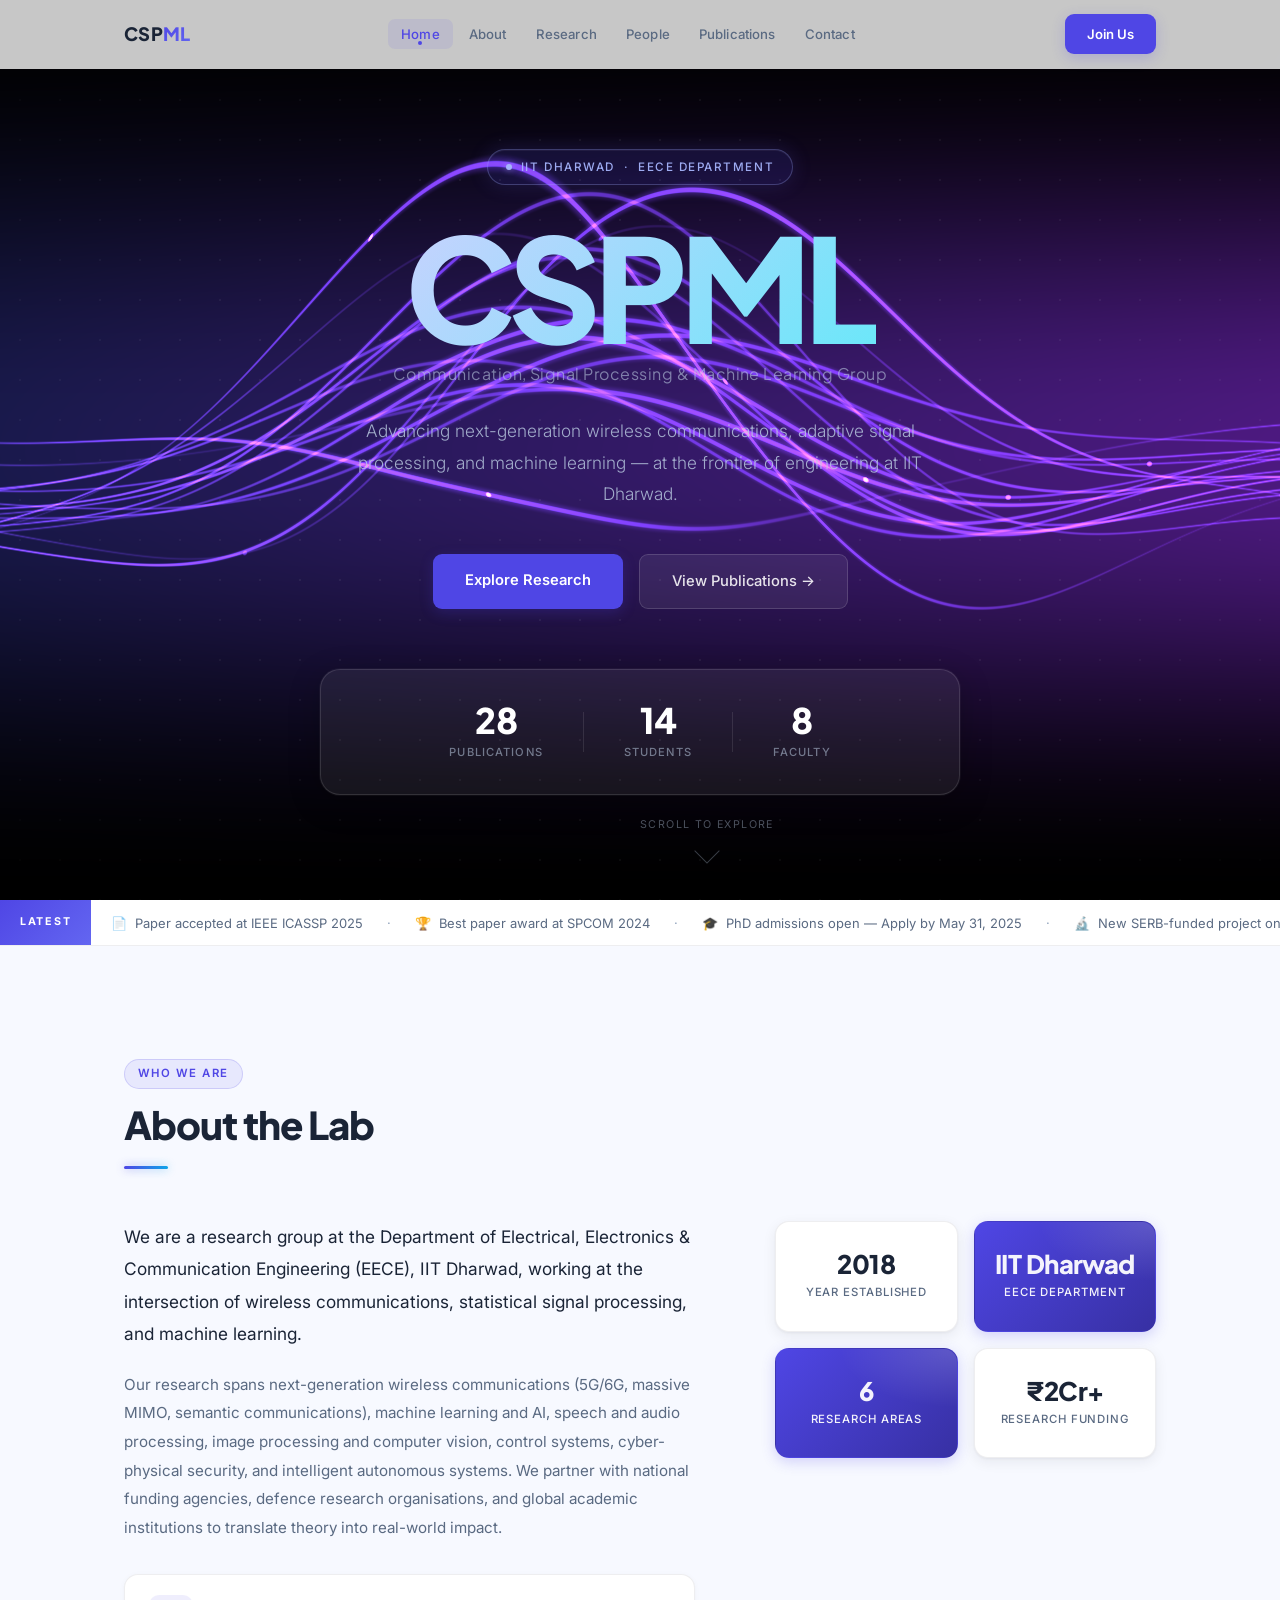
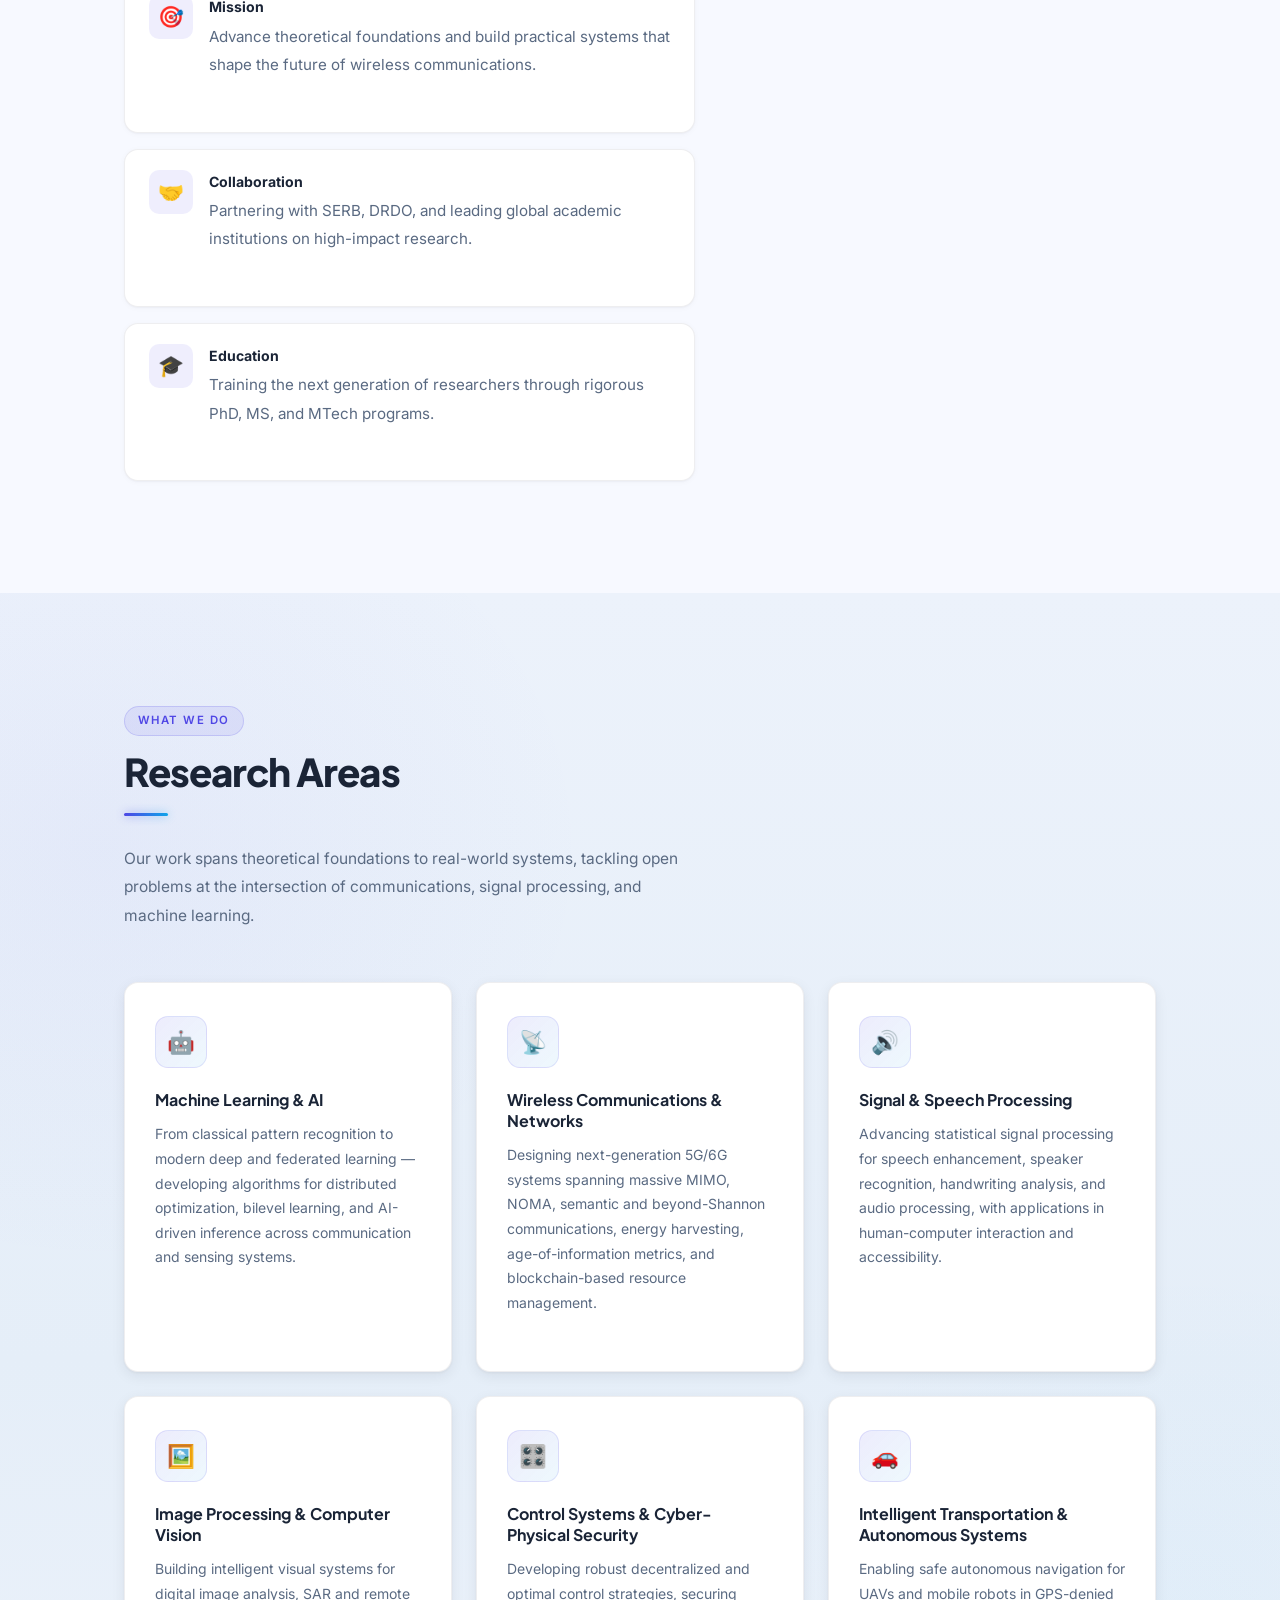
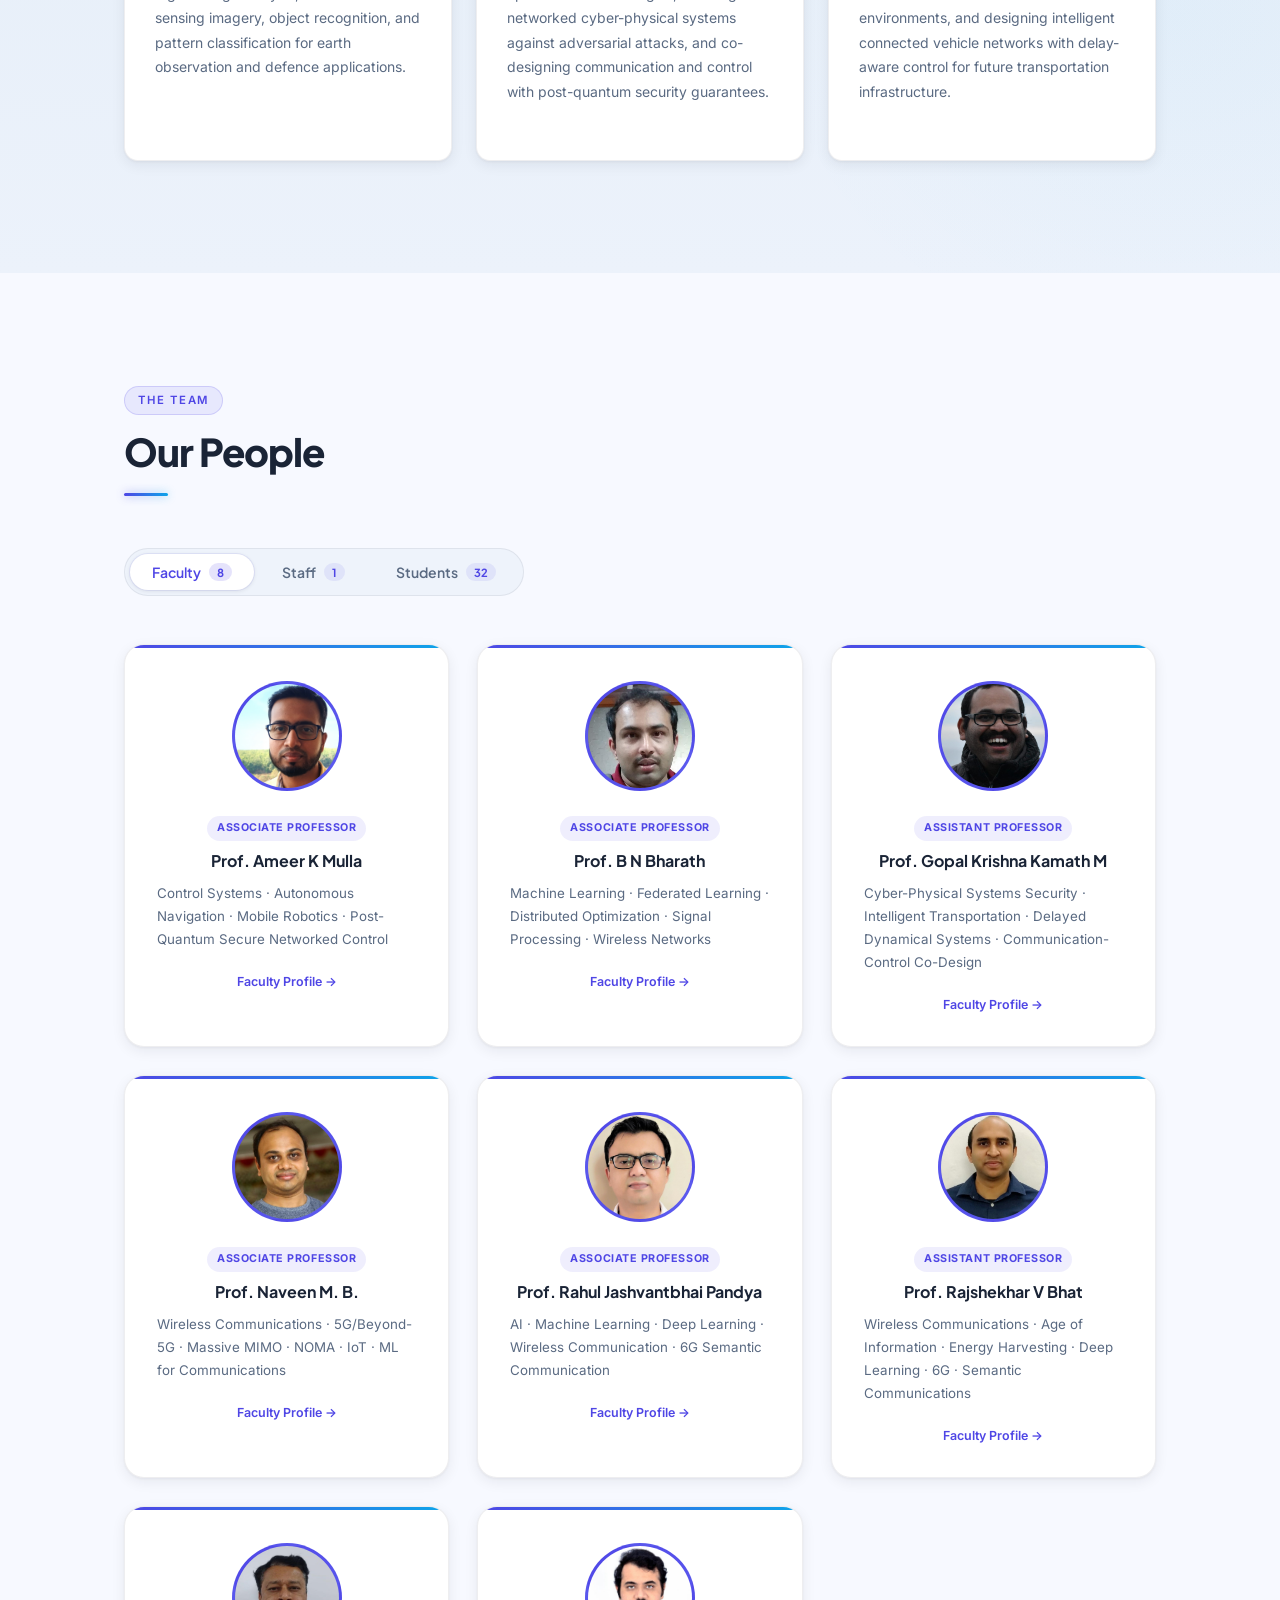
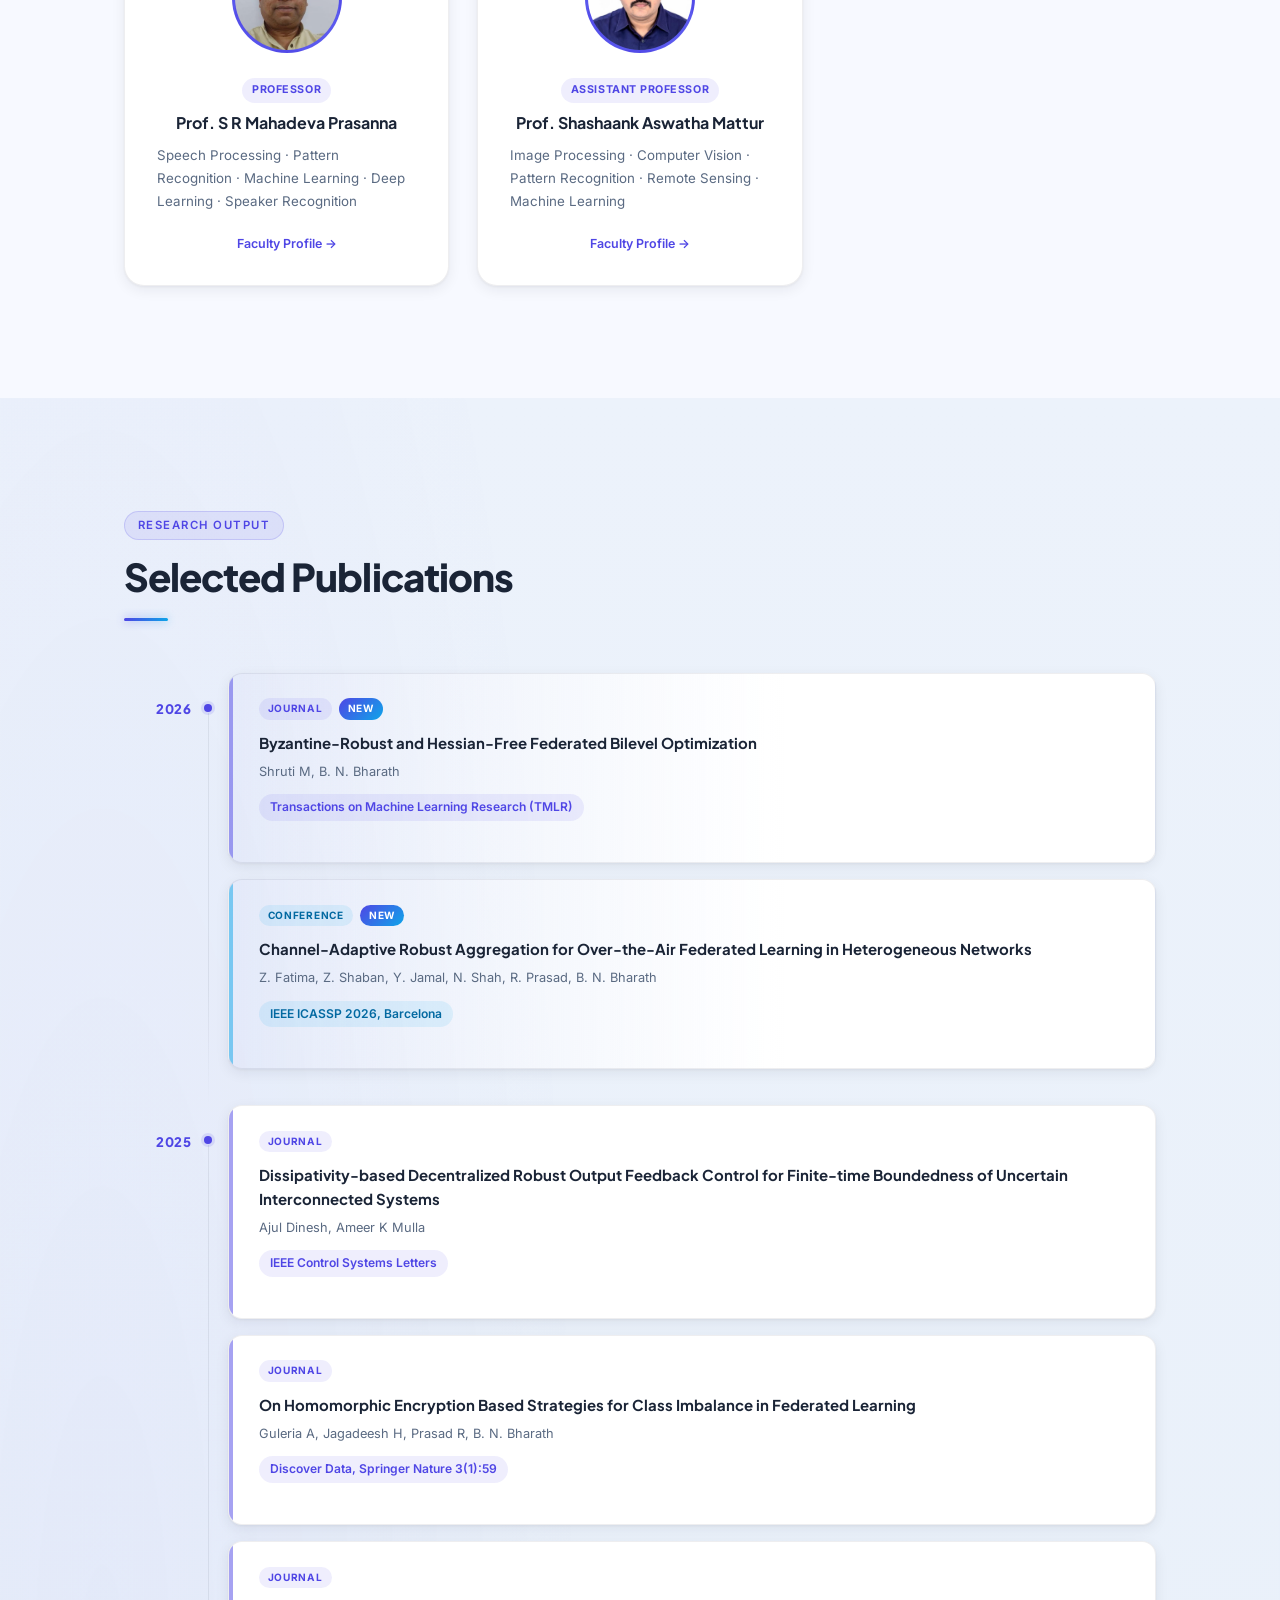
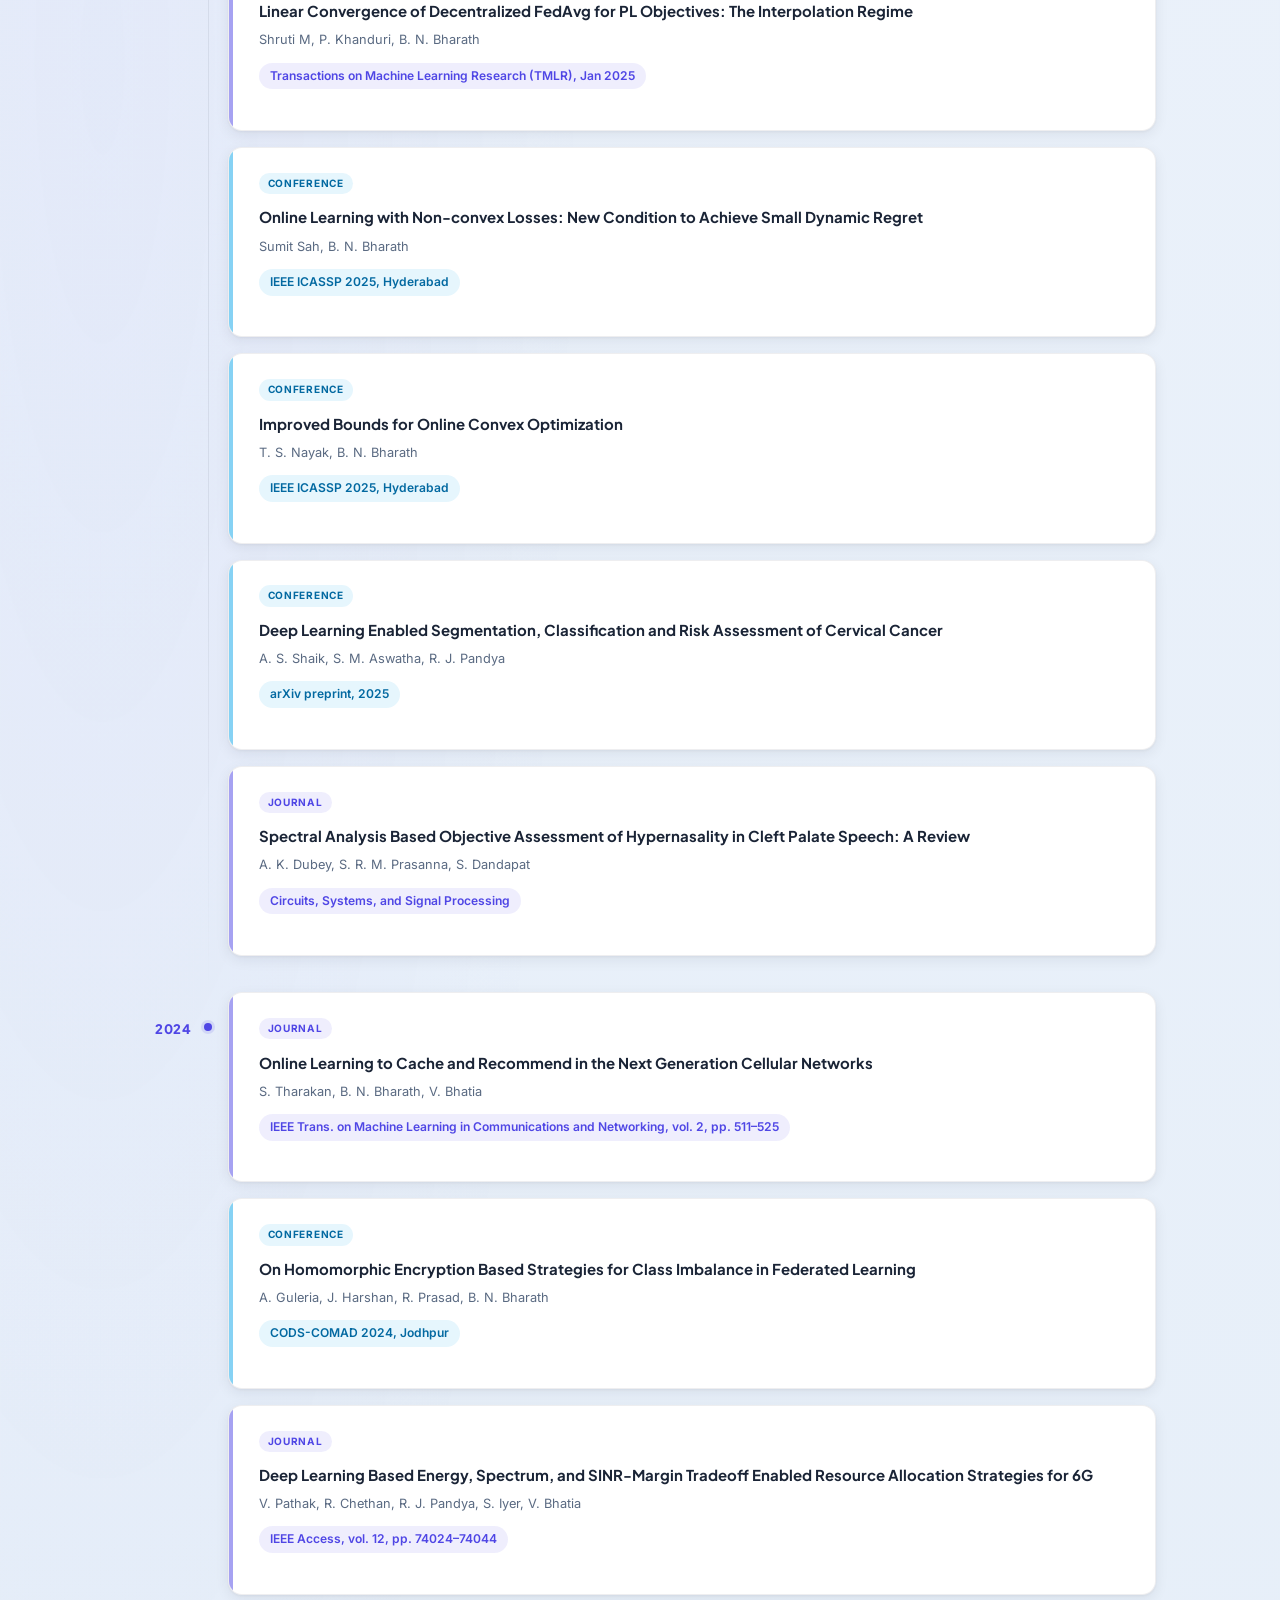
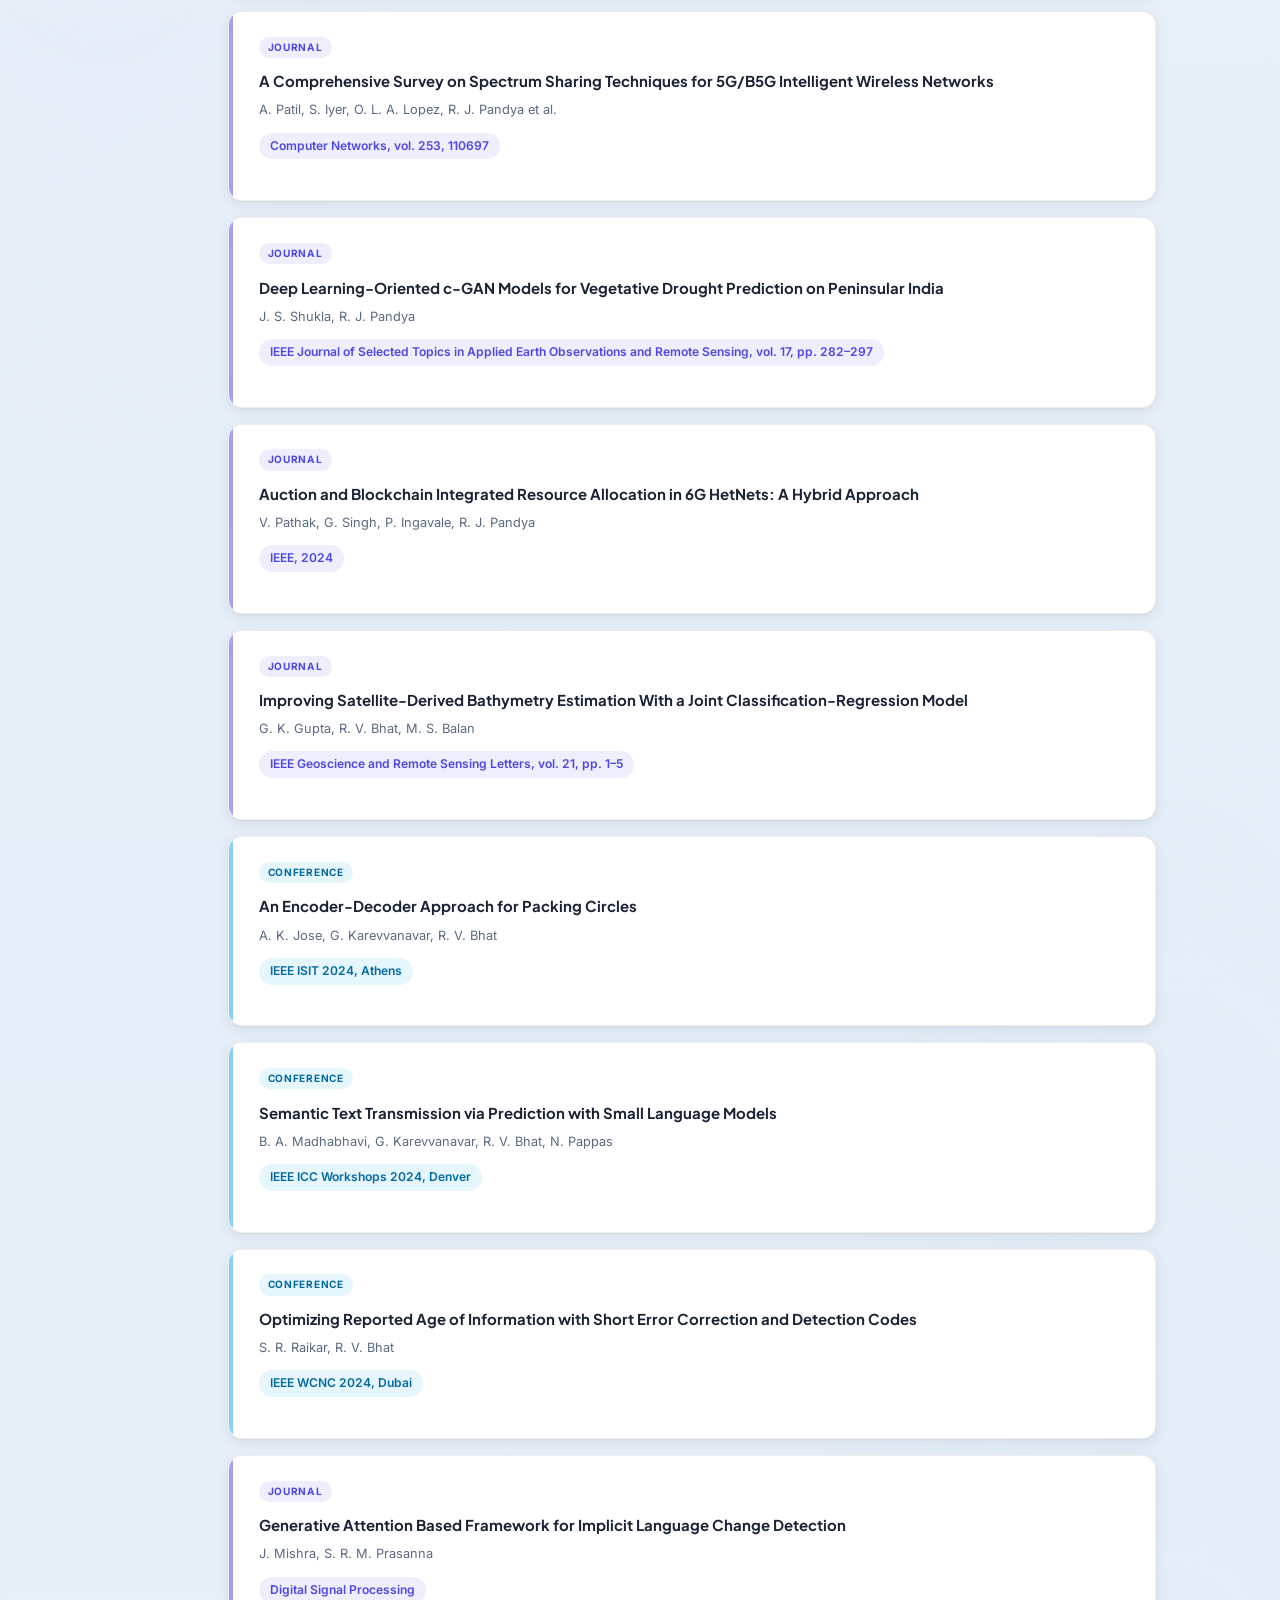
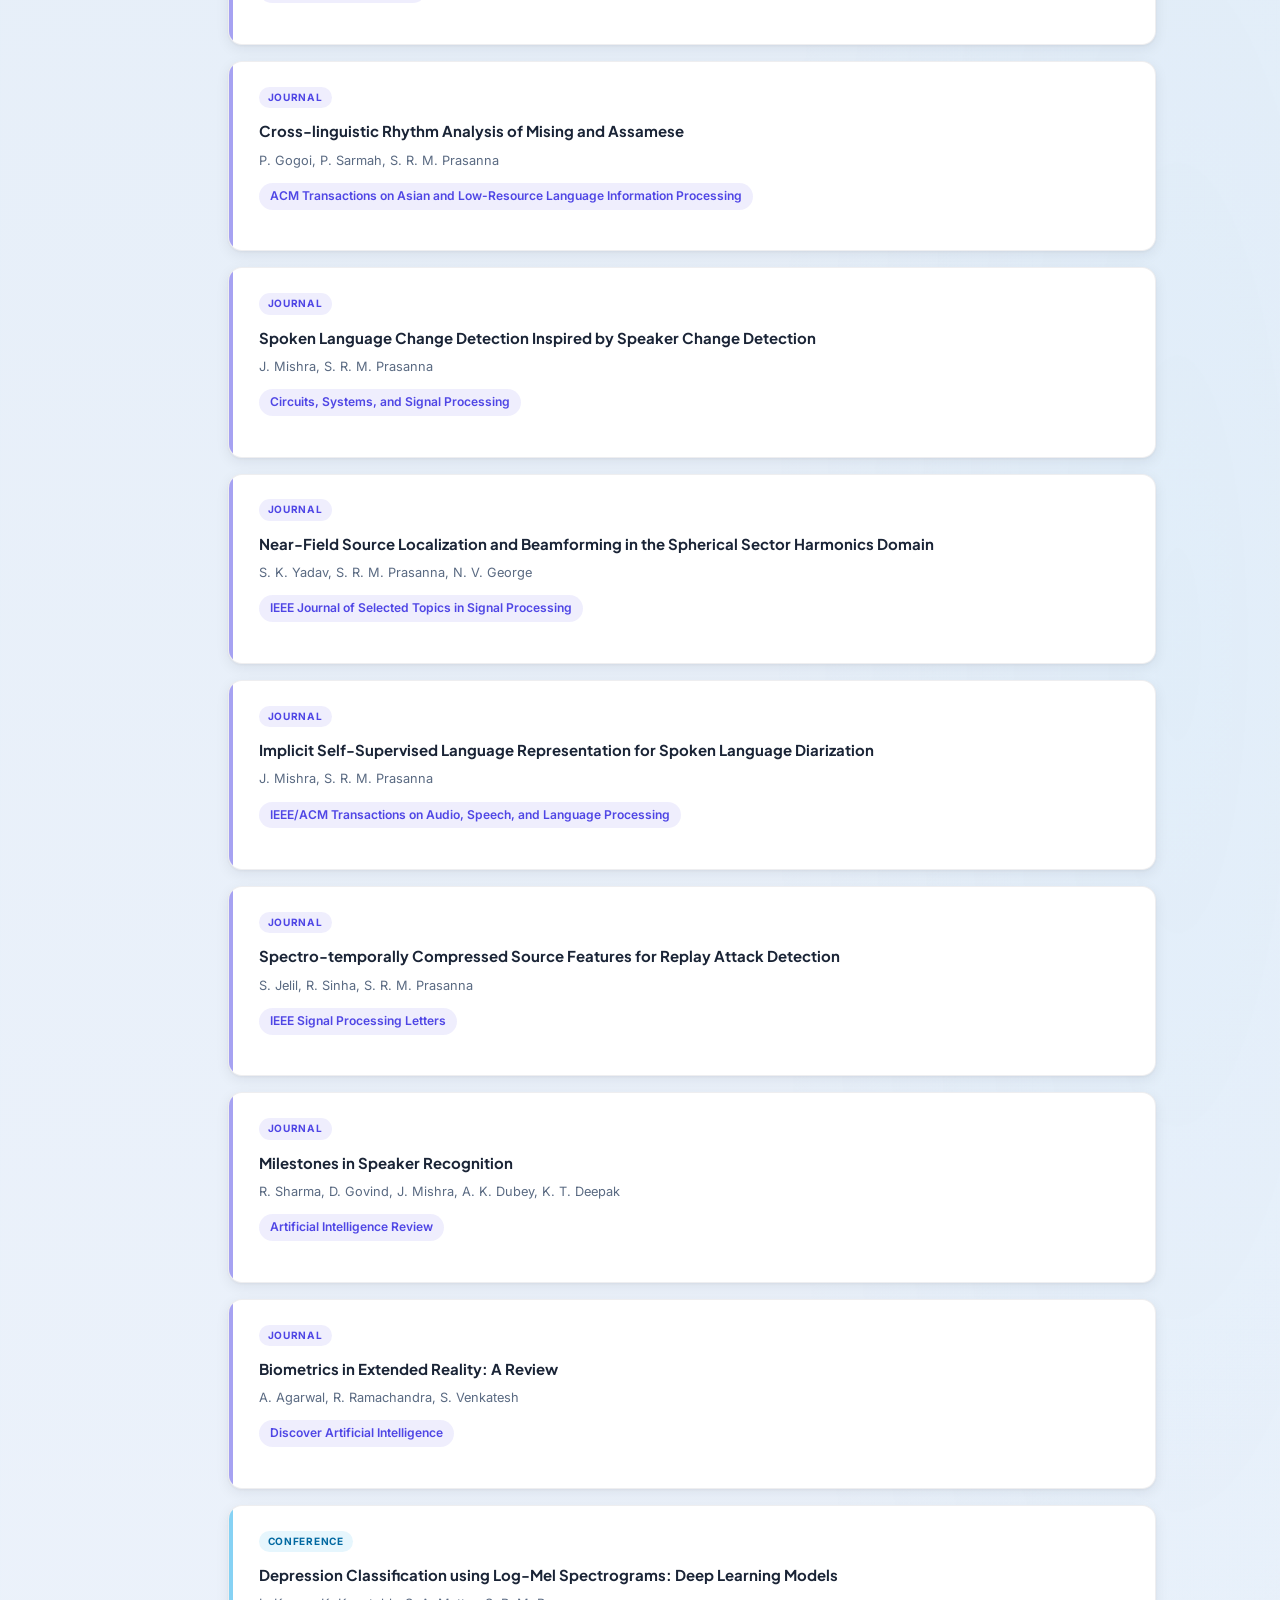
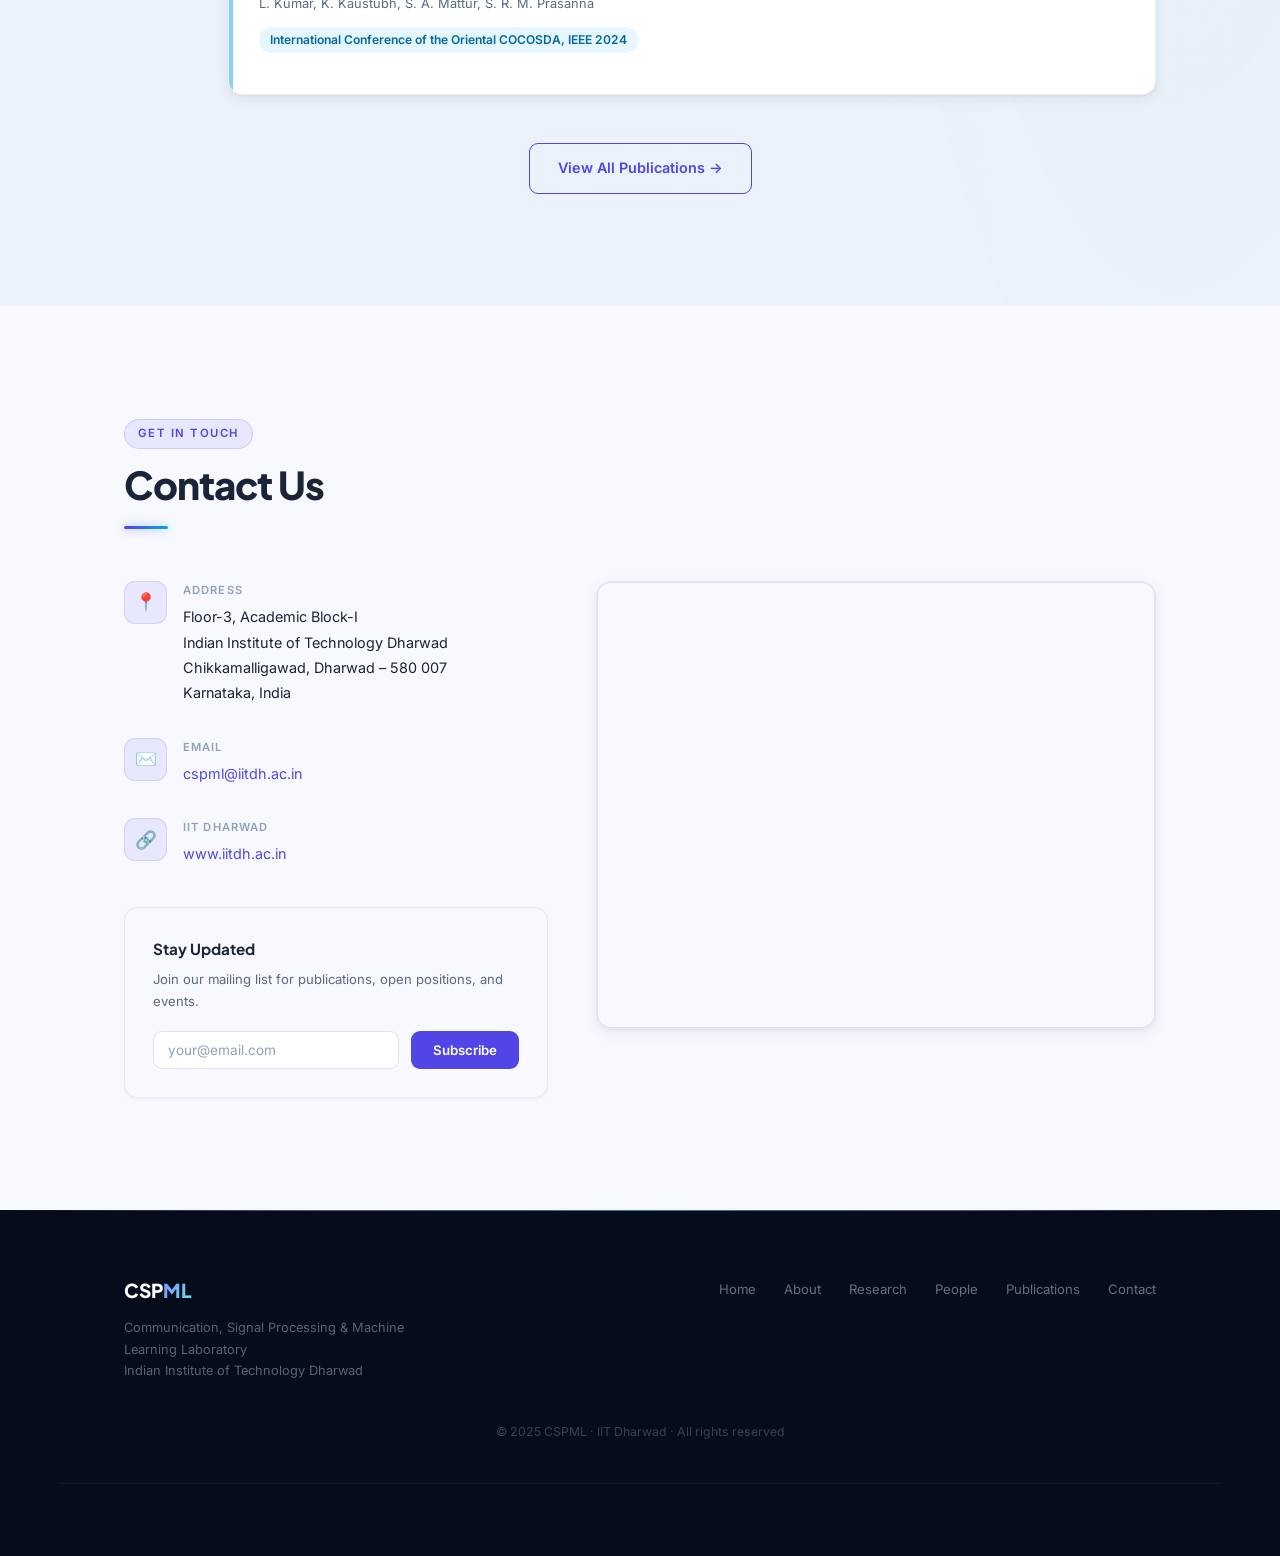
==== commit 0a2f73de: "remove faculty names from research area cards" ====
--- a/index.html
+++ b/index.html
@@ -248,63 +248,36 @@
         <div class="r-icon">🤖</div>
         <h3 class="r-title">Machine Learning &amp; AI</h3>
         <p class="r-body">From classical pattern recognition to modern deep and federated learning — developing algorithms for distributed optimization, bilevel learning, and AI-driven inference across communication and sensing systems.</p>
-        <div class="r-tags">
-          <span>B N Bharath</span>
-          <span>Rahul J. Pandya</span>
-          <span>S R M. Prasanna</span>
-          <span>Shashaank A. Mattur</span>
-        </div>
       </div>
 
       <div class="r-card">
         <div class="r-icon">📡</div>
         <h3 class="r-title">Wireless Communications &amp; Networks</h3>
         <p class="r-body">Designing next-generation 5G/6G systems spanning massive MIMO, NOMA, semantic and beyond-Shannon communications, energy harvesting, age-of-information metrics, and blockchain-based resource management.</p>
-        <div class="r-tags">
-          <span>Naveen M. B.</span>
-          <span>Rahul J. Pandya</span>
-          <span>Rajshekhar V Bhat</span>
-          <span>B N Bharath</span>
-        </div>
       </div>
 
       <div class="r-card">
         <div class="r-icon">🔊</div>
         <h3 class="r-title">Signal &amp; Speech Processing</h3>
         <p class="r-body">Advancing statistical signal processing for speech enhancement, speaker recognition, handwriting analysis, and audio processing, with applications in human-computer interaction and accessibility.</p>
-        <div class="r-tags">
-          <span>S R M. Prasanna</span>
-          <span>B N Bharath</span>
-        </div>
       </div>
 
       <div class="r-card">
         <div class="r-icon">🖼️</div>
         <h3 class="r-title">Image Processing &amp; Computer Vision</h3>
         <p class="r-body">Building intelligent visual systems for digital image analysis, SAR and remote sensing imagery, object recognition, and pattern classification for earth observation and defence applications.</p>
-        <div class="r-tags">
-          <span>Shashaank A. Mattur</span>
-        </div>
       </div>
 
       <div class="r-card">
         <div class="r-icon">🎛️</div>
         <h3 class="r-title">Control Systems &amp; Cyber-Physical Security</h3>
         <p class="r-body">Developing robust decentralized and optimal control strategies, securing networked cyber-physical systems against adversarial attacks, and co-designing communication and control with post-quantum security guarantees.</p>
-        <div class="r-tags">
-          <span>Ameer K Mulla</span>
-          <span>Gopal K. Kamath M</span>
-        </div>
       </div>
 
       <div class="r-card">
         <div class="r-icon">🚗</div>
         <h3 class="r-title">Intelligent Transportation &amp; Autonomous Systems</h3>
         <p class="r-body">Enabling safe autonomous navigation for UAVs and mobile robots in GPS-denied environments, and designing intelligent connected vehicle networks with delay-aware control for future transportation infrastructure.</p>
-        <div class="r-tags">
-          <span>Ameer K Mulla</span>
-          <span>Gopal K. Kamath M</span>
-        </div>
       </div>
 
     </div>
--- a/style.css
+++ b/style.css
@@ -976,13 +976,13 @@
   font-size: 0.67rem;
   font-weight: 600;
   letter-spacing: 0.03em;
-  color: var(--indigo);
-  background: var(--indigo-light);
+  color: var(--text-muted);
+  background: rgba(0, 0, 0, 0.06);
   padding: 3px 10px;
   border-radius: 50px;
   transition: background var(--t-base) var(--ease-smooth);
 }
-.r-card:hover .r-tags span { background: rgba(79, 70, 229, 0.14); }
+.r-card:hover .r-tags span { background: rgba(0, 0, 0, 0.1); }
 
 
 /* ═══════════════════════════════════════════
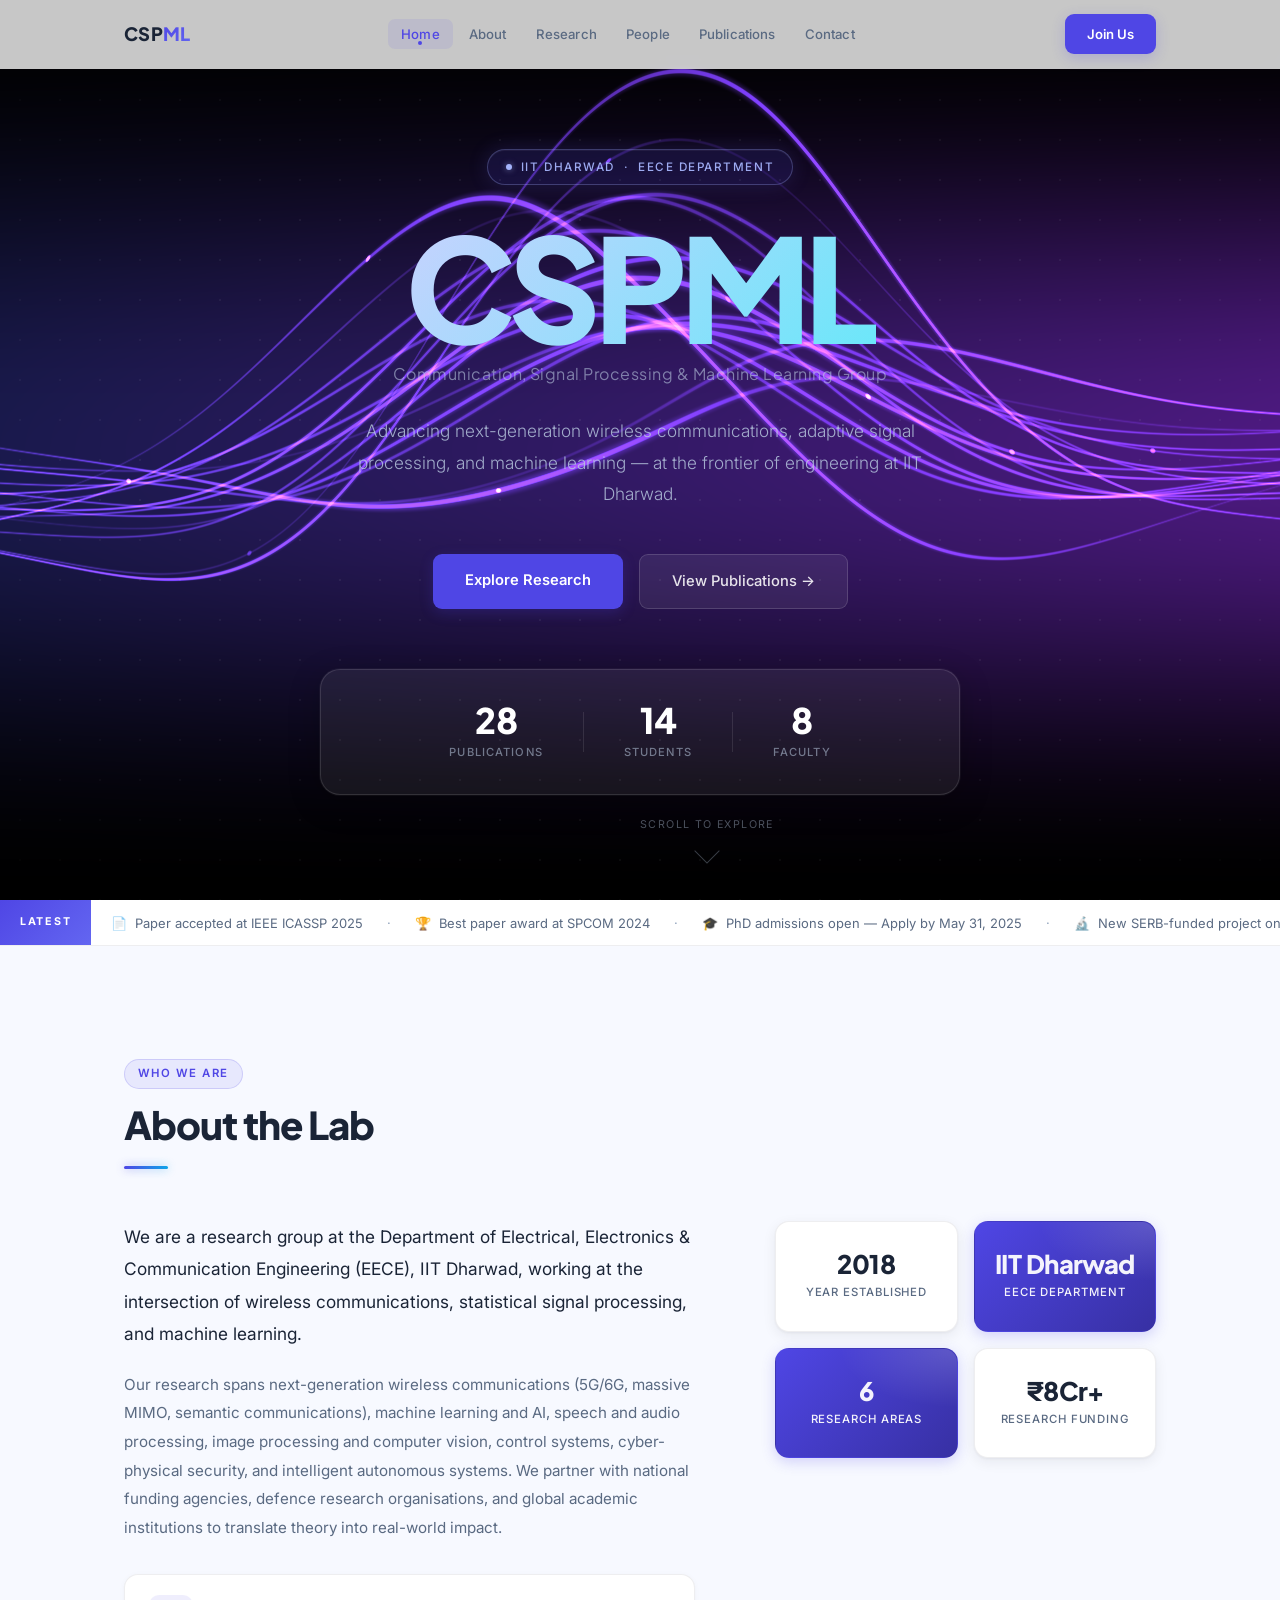
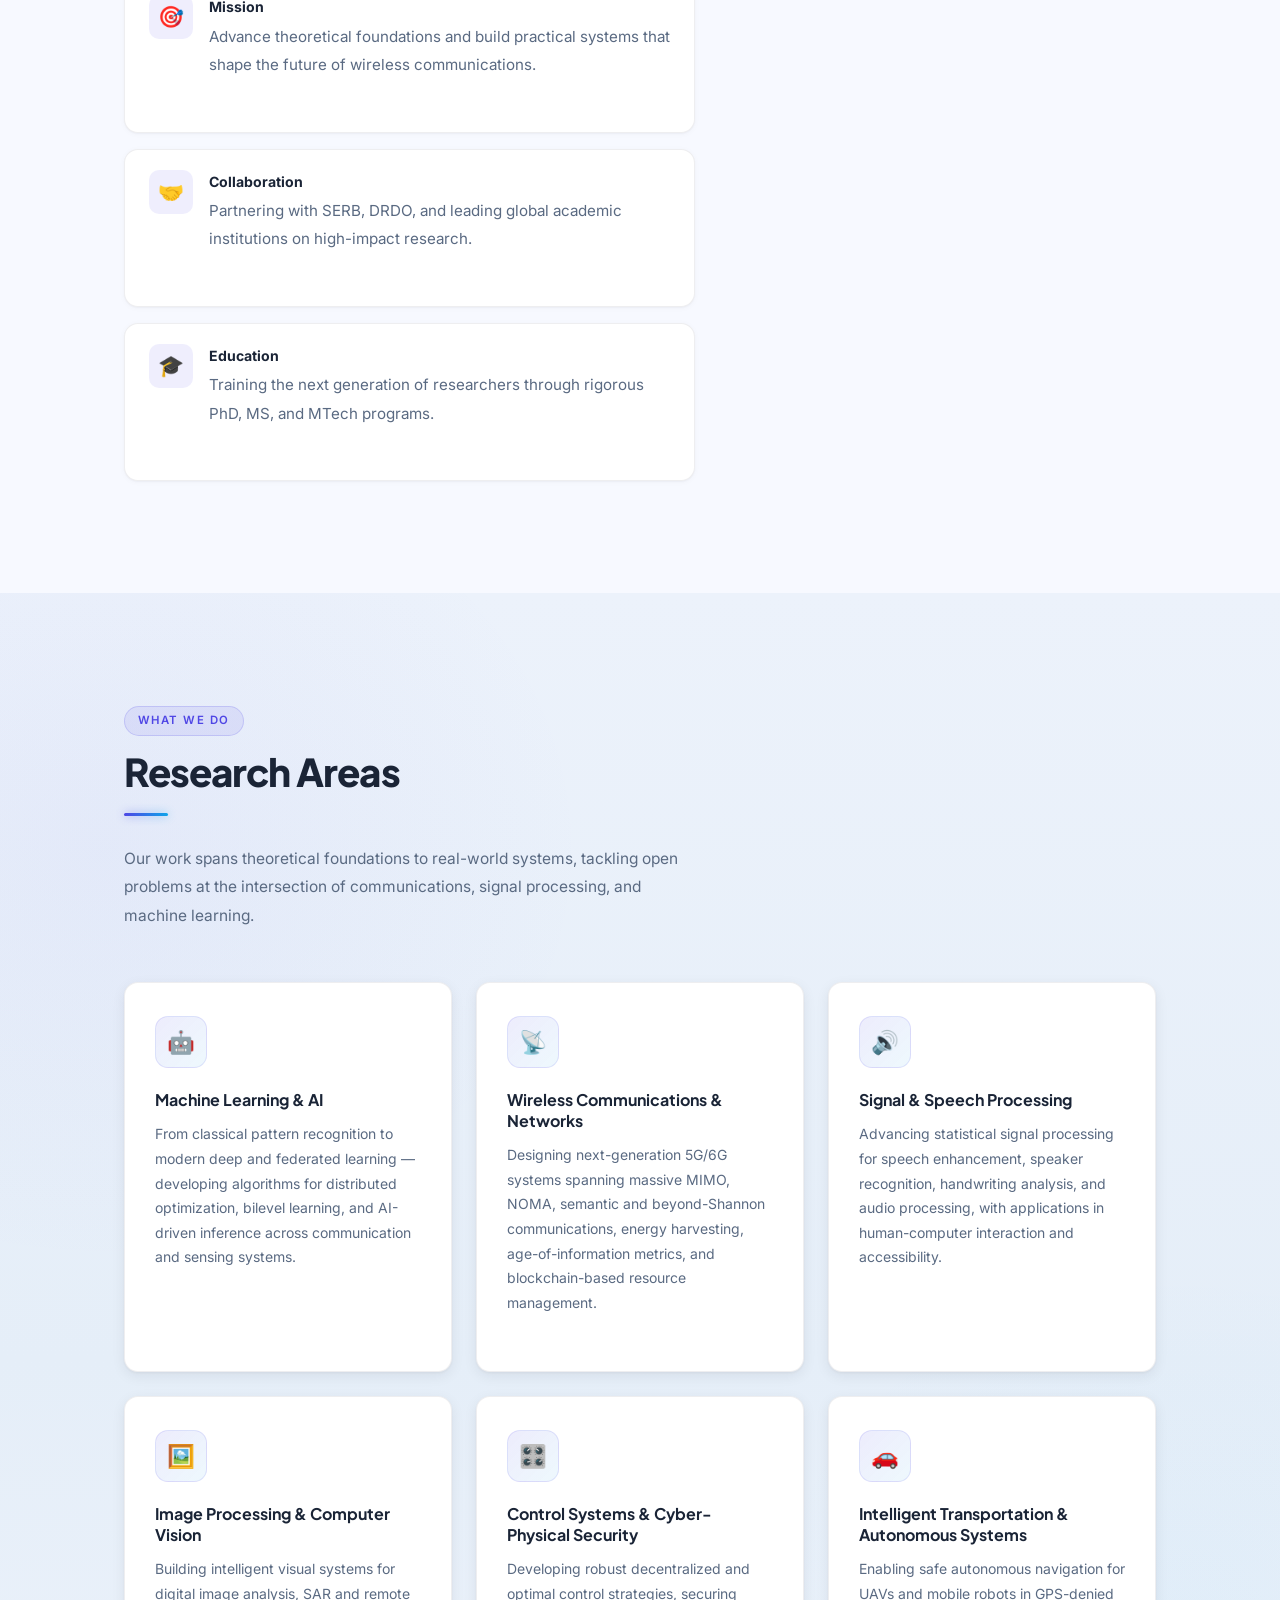
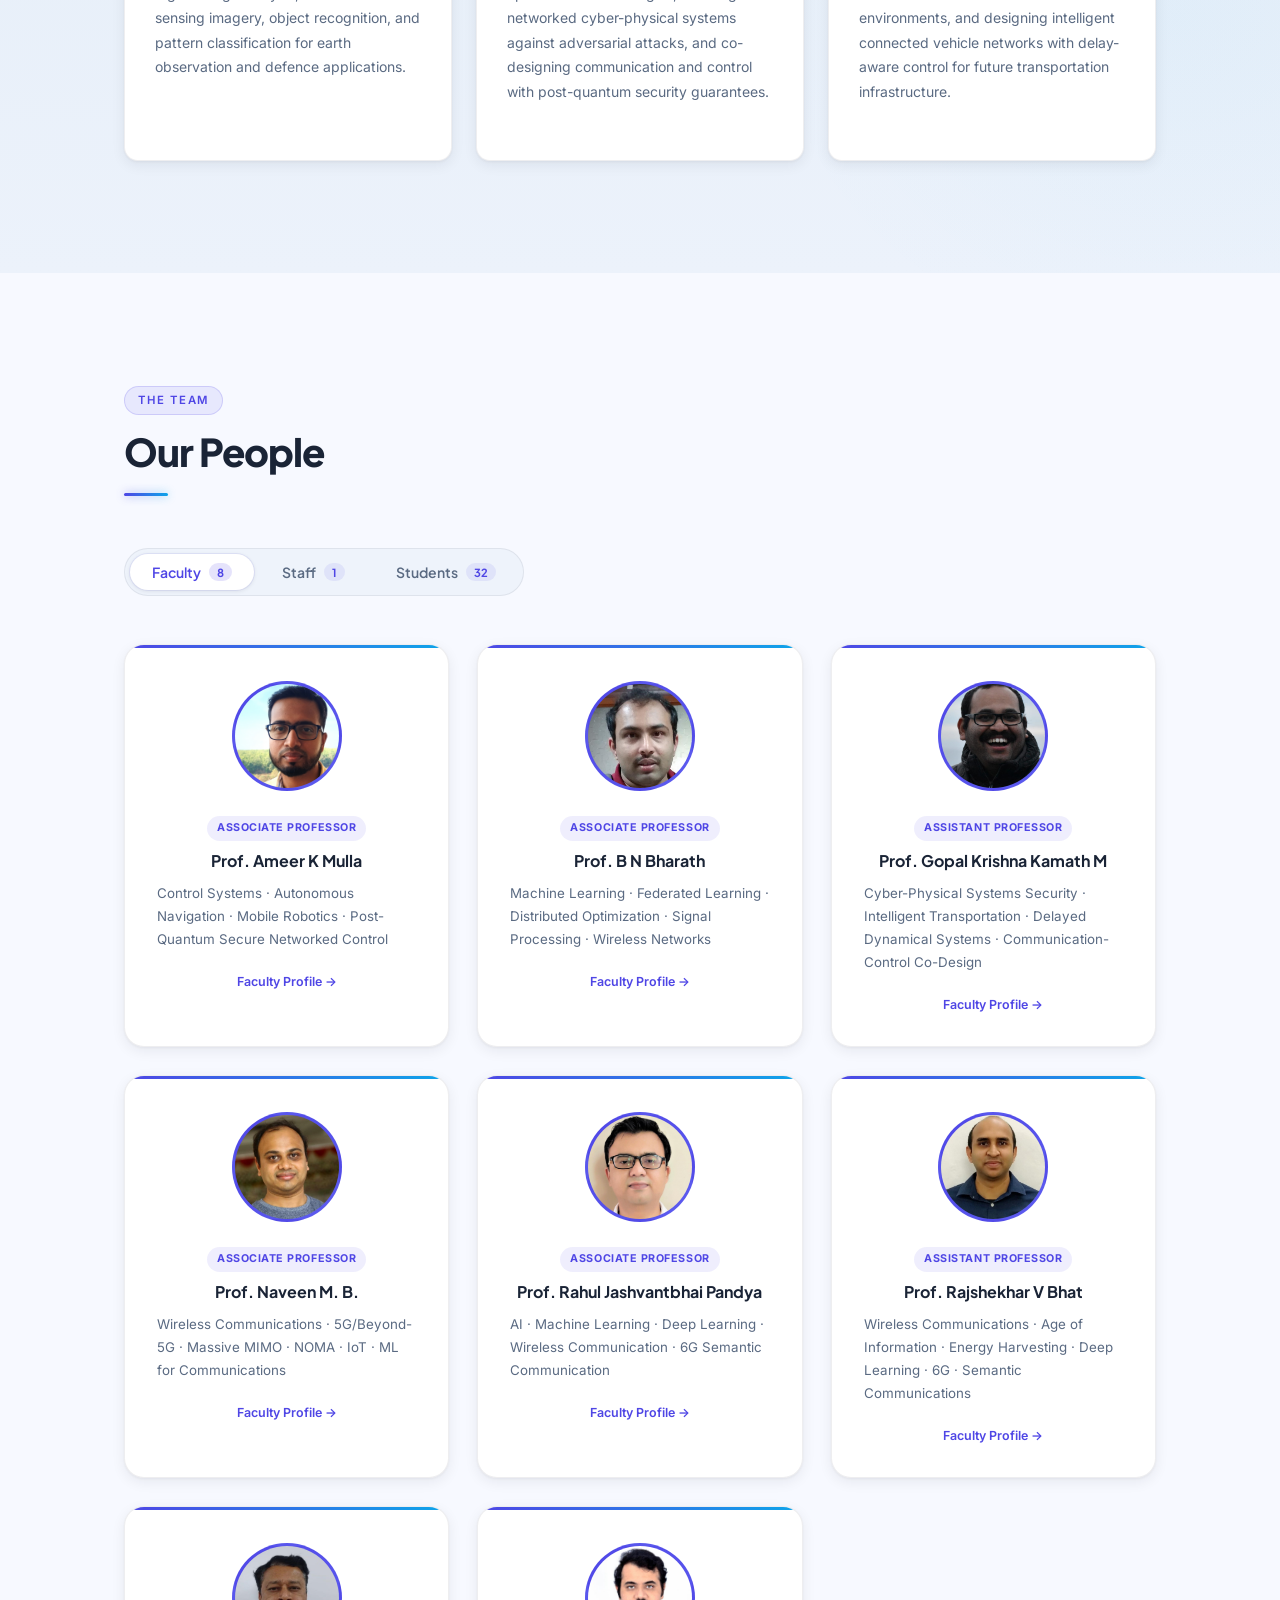
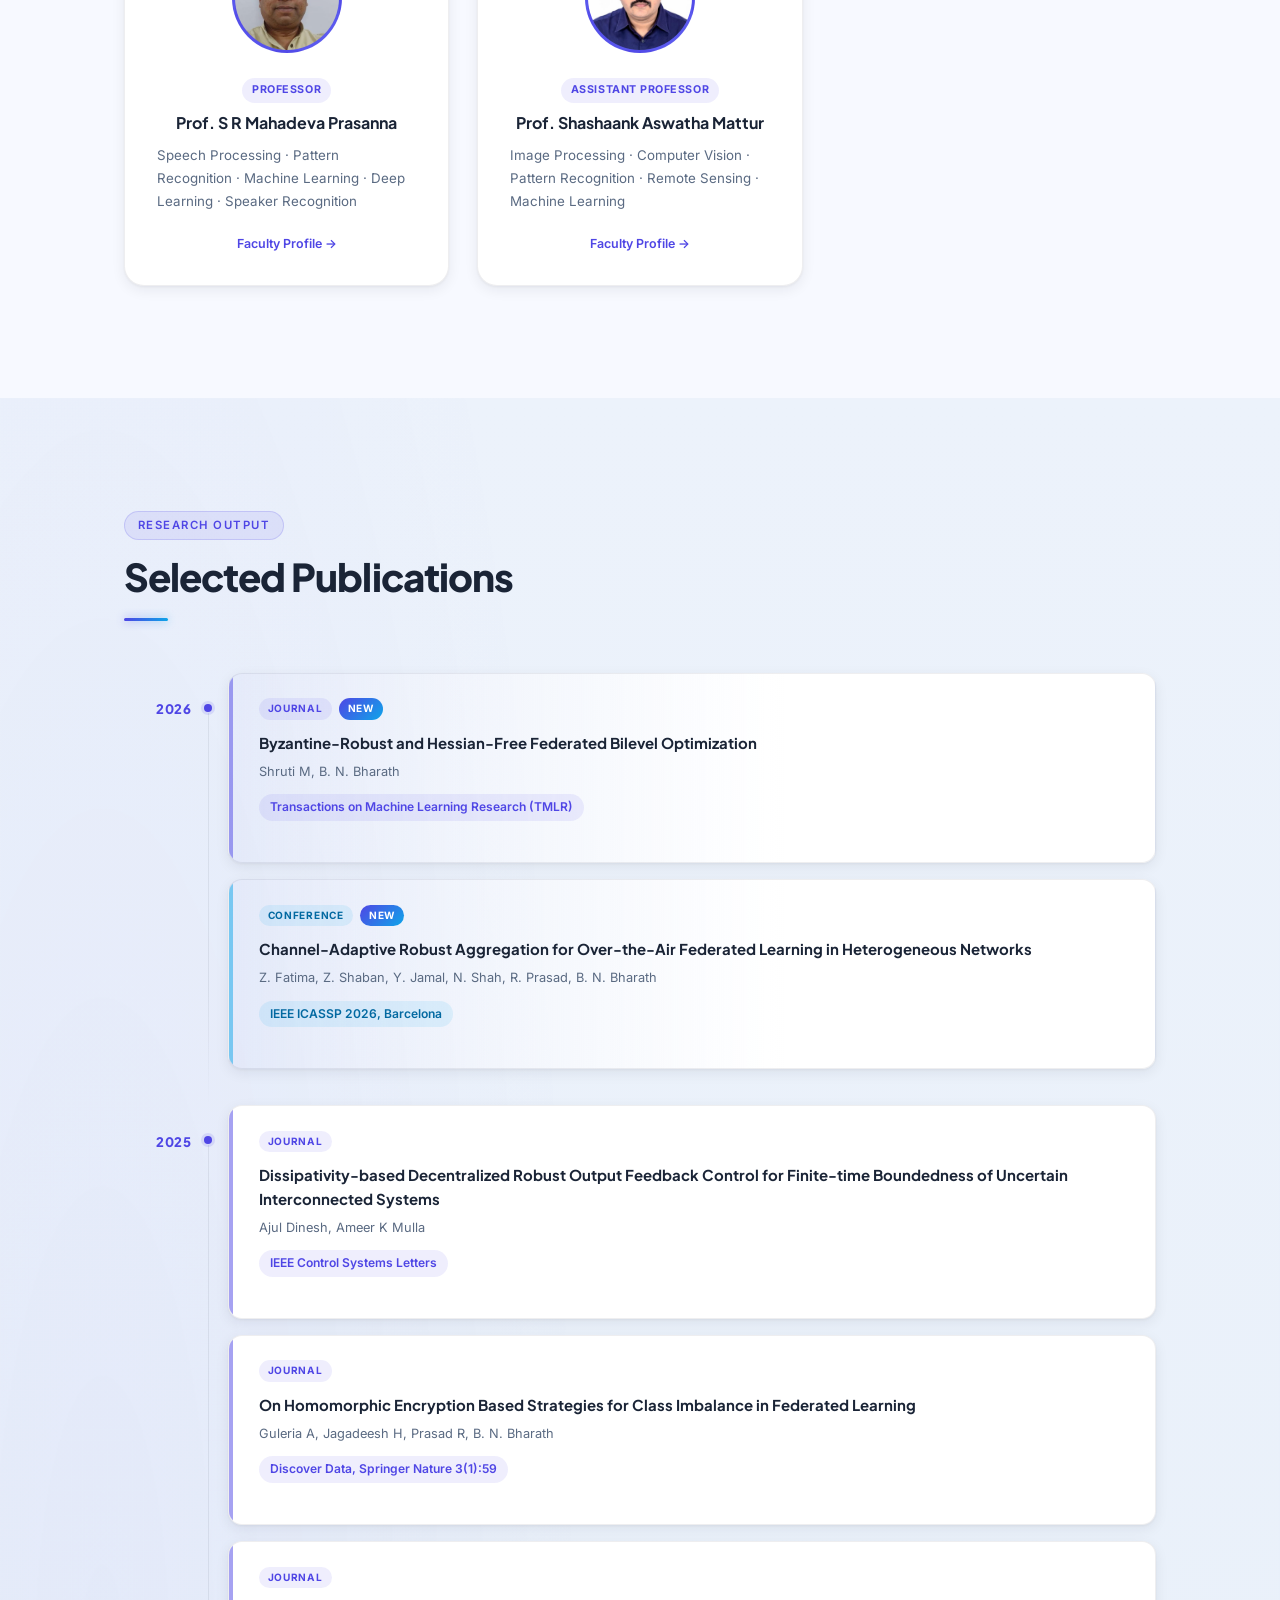
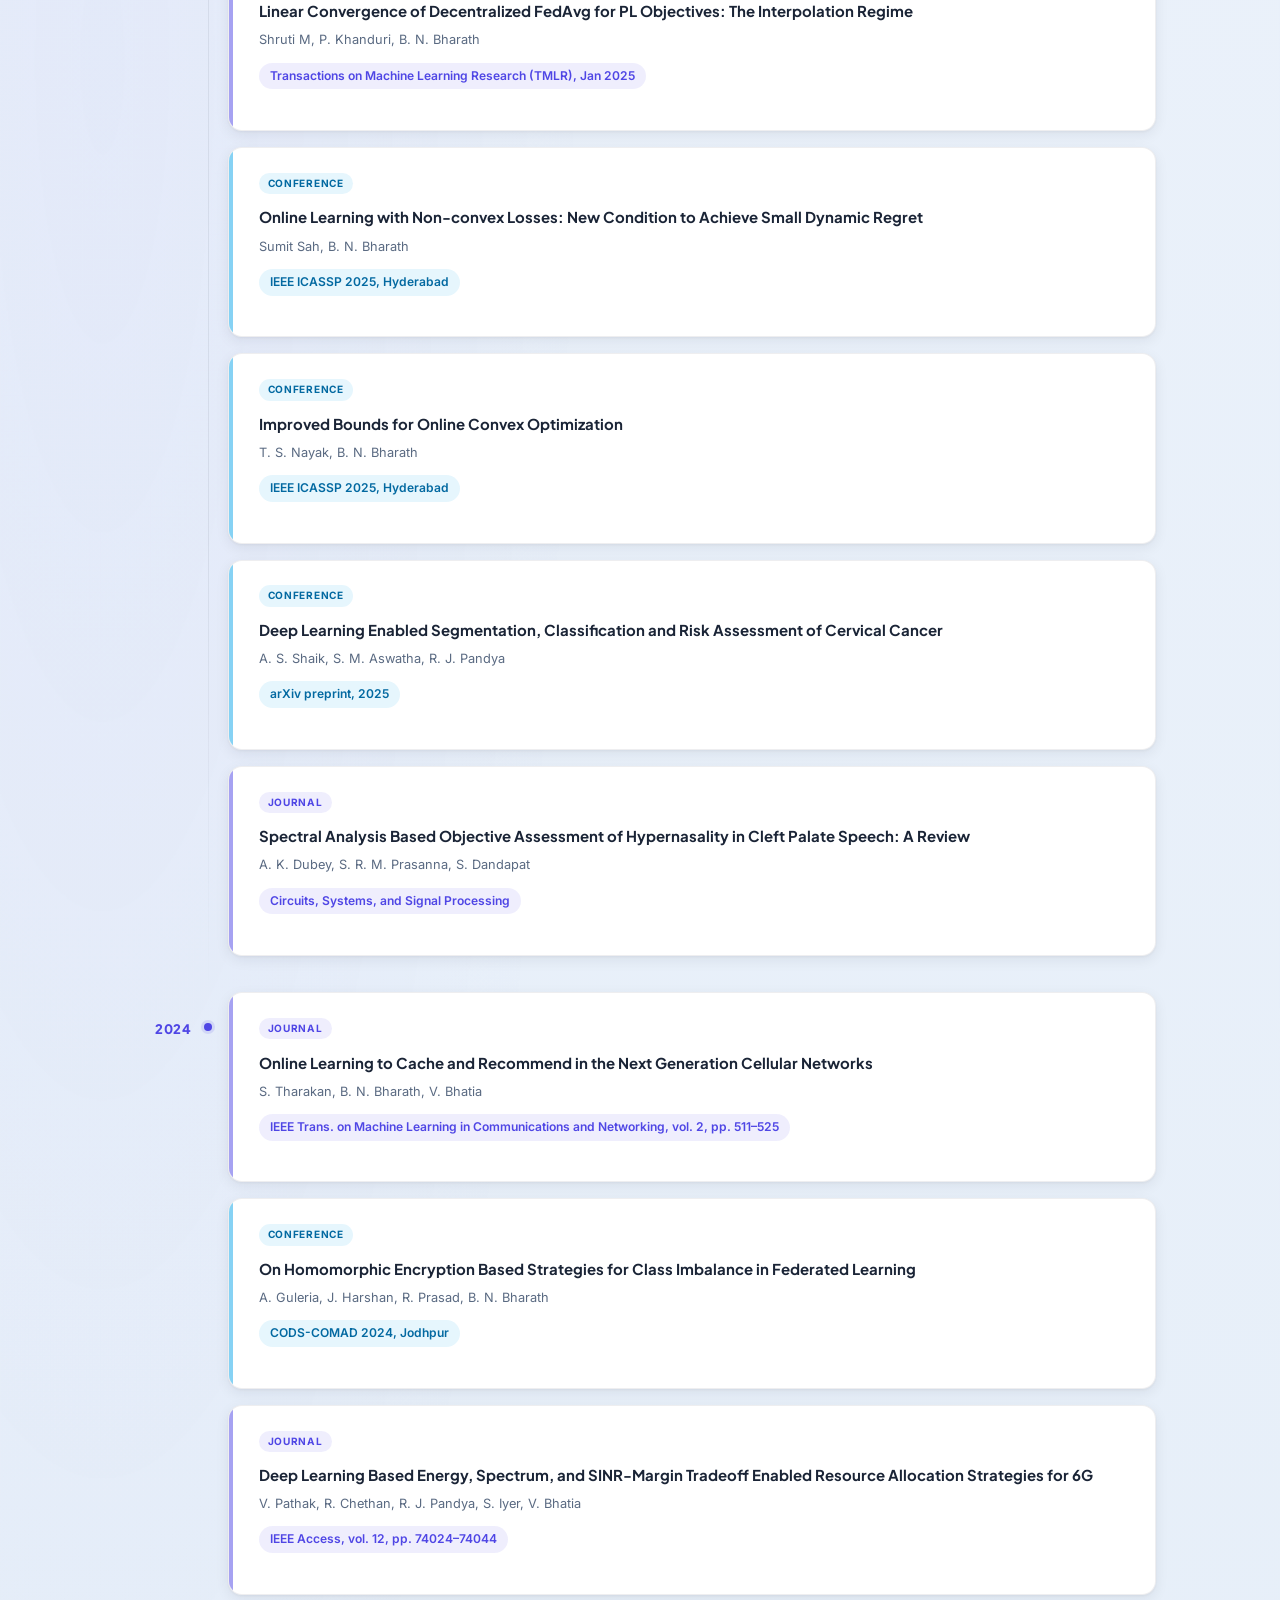
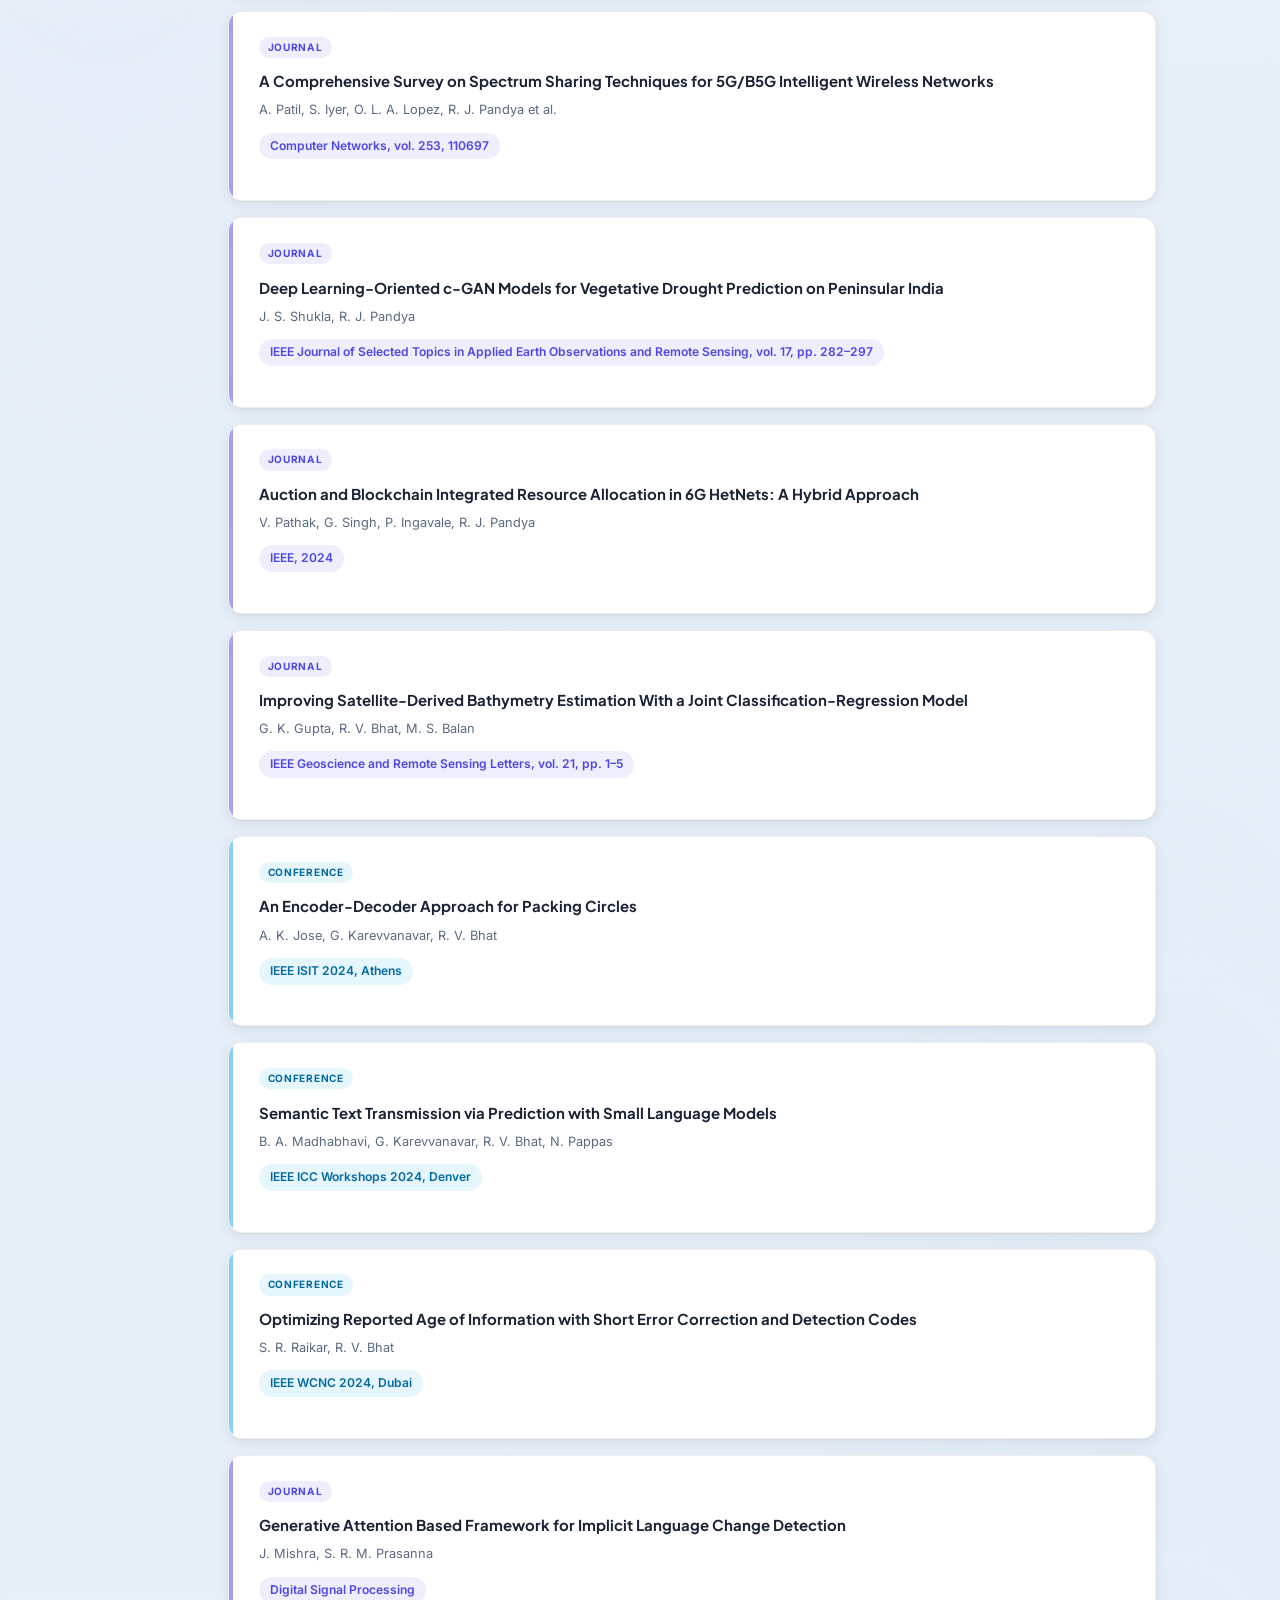
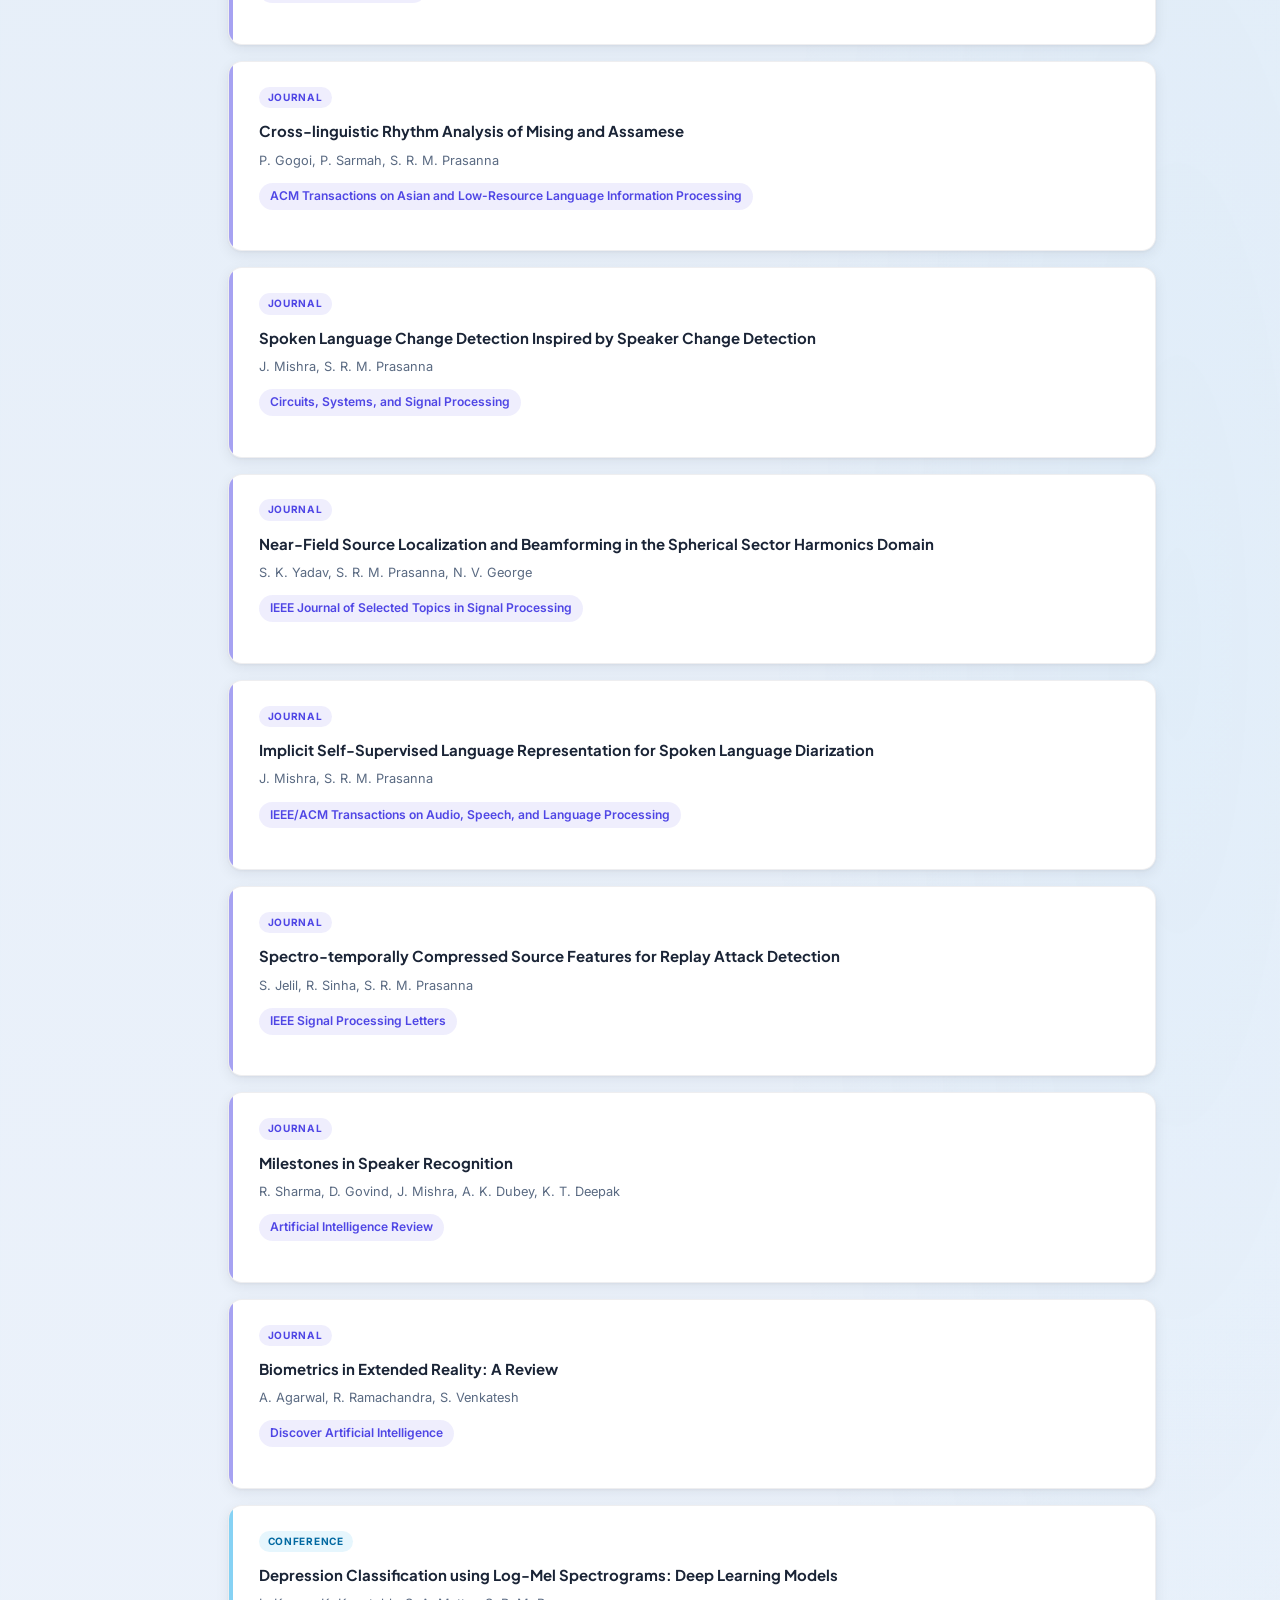
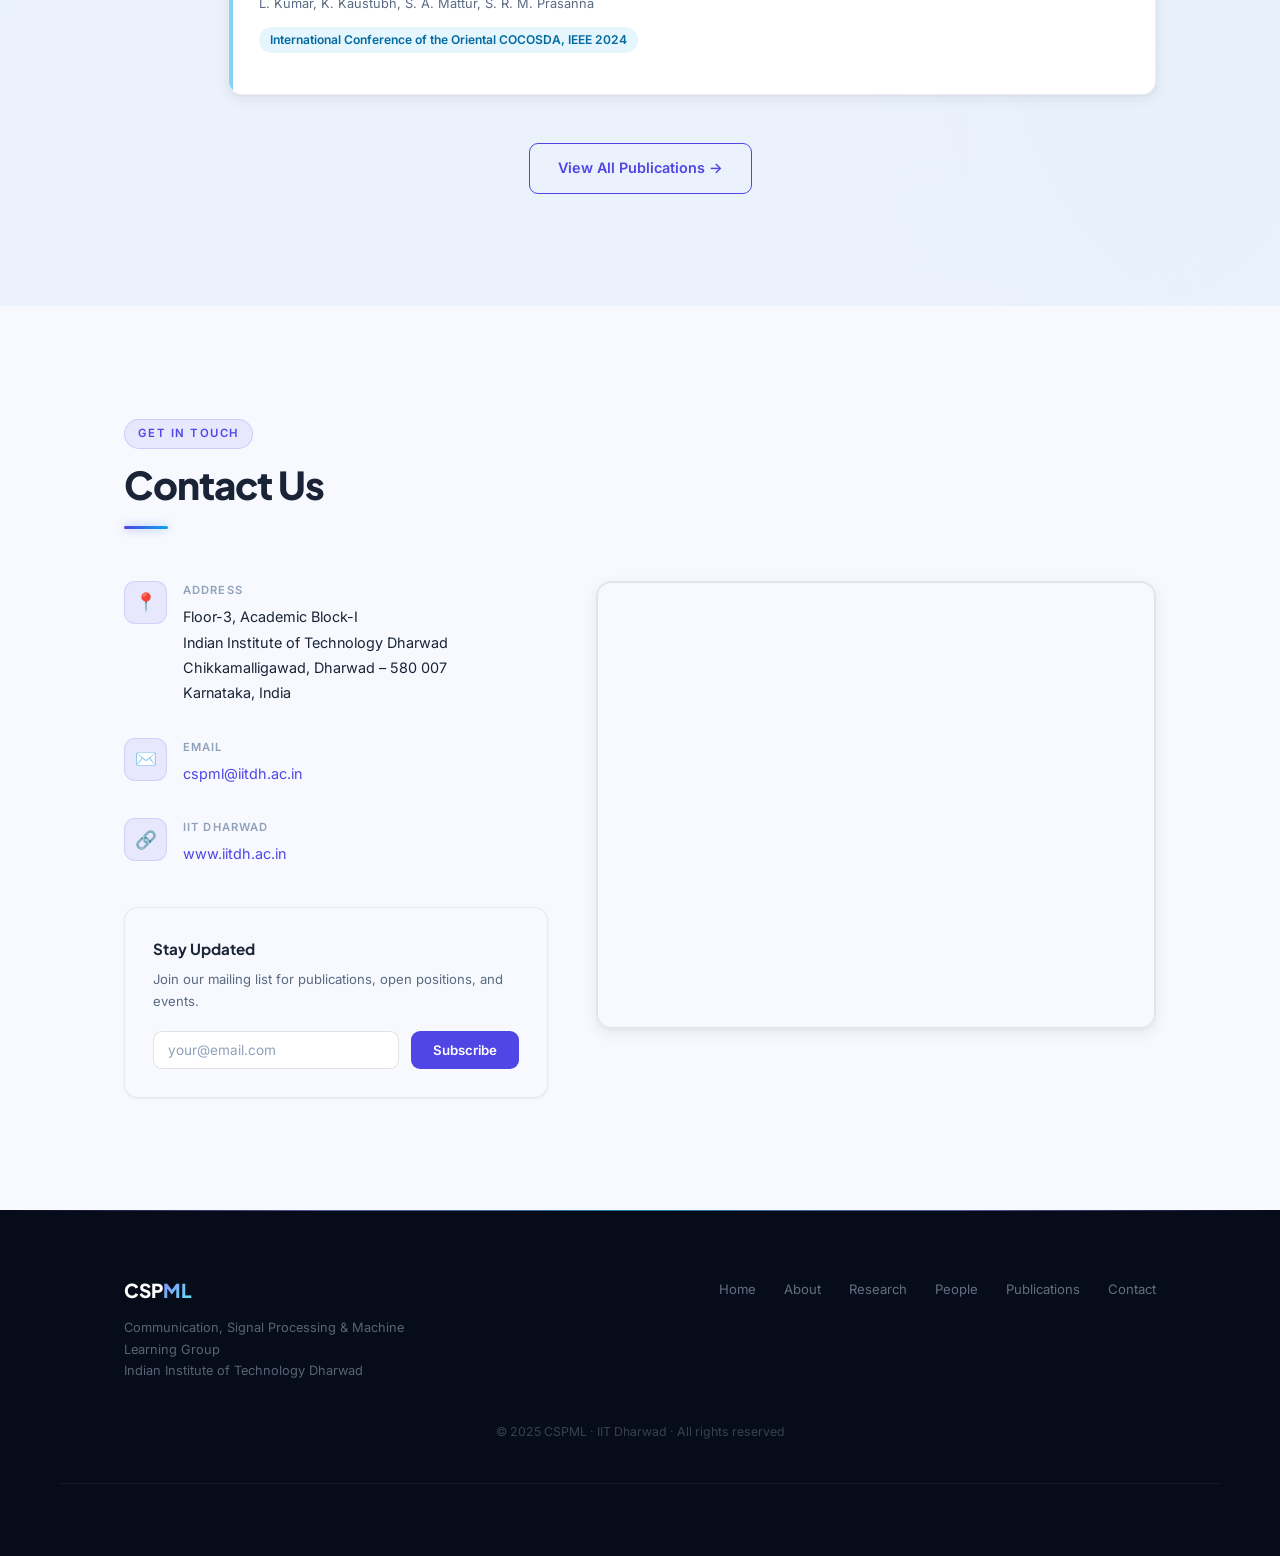
==== commit e4e391dc: "funds and footer" ====
--- a/index.html
+++ b/index.html
@@ -213,7 +213,7 @@
             <div class="about-stat-label">Research Areas</div>
           </div>
           <div class="about-stat-card">
-            <div class="about-stat-num">₹2Cr+</div>
+            <div class="about-stat-num">₹8Cr+</div>
             <div class="about-stat-label">Research Funding</div>
           </div>
         </div>
@@ -472,7 +472,7 @@
     <div class="footer-brand">
       <div class="footer-logo">CSP<span>ML</span></div>
       <div class="footer-tagline">
-        Communication, Signal Processing &amp; Machine Learning Laboratory<br>
+        Communication, Signal Processing &amp; Machine Learning Group<br>
         Indian Institute of Technology Dharwad
       </div>
     </div>
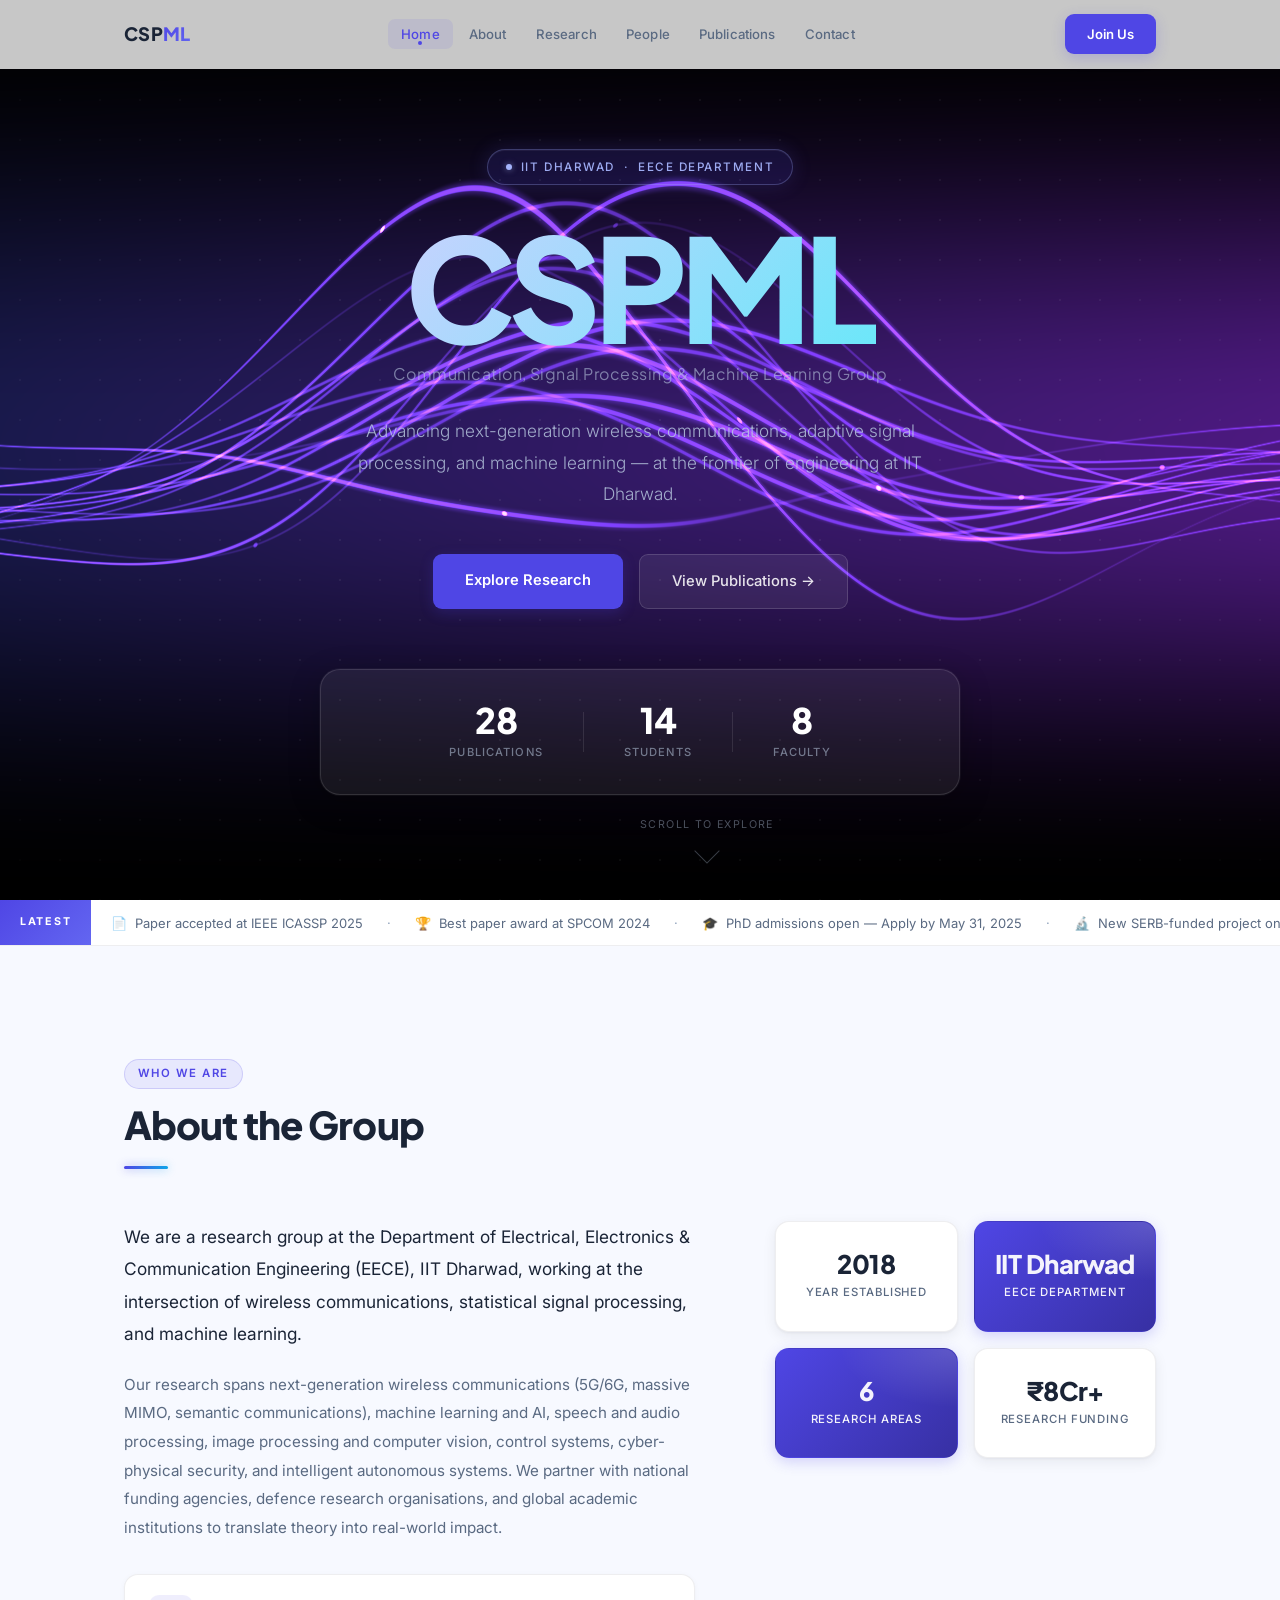
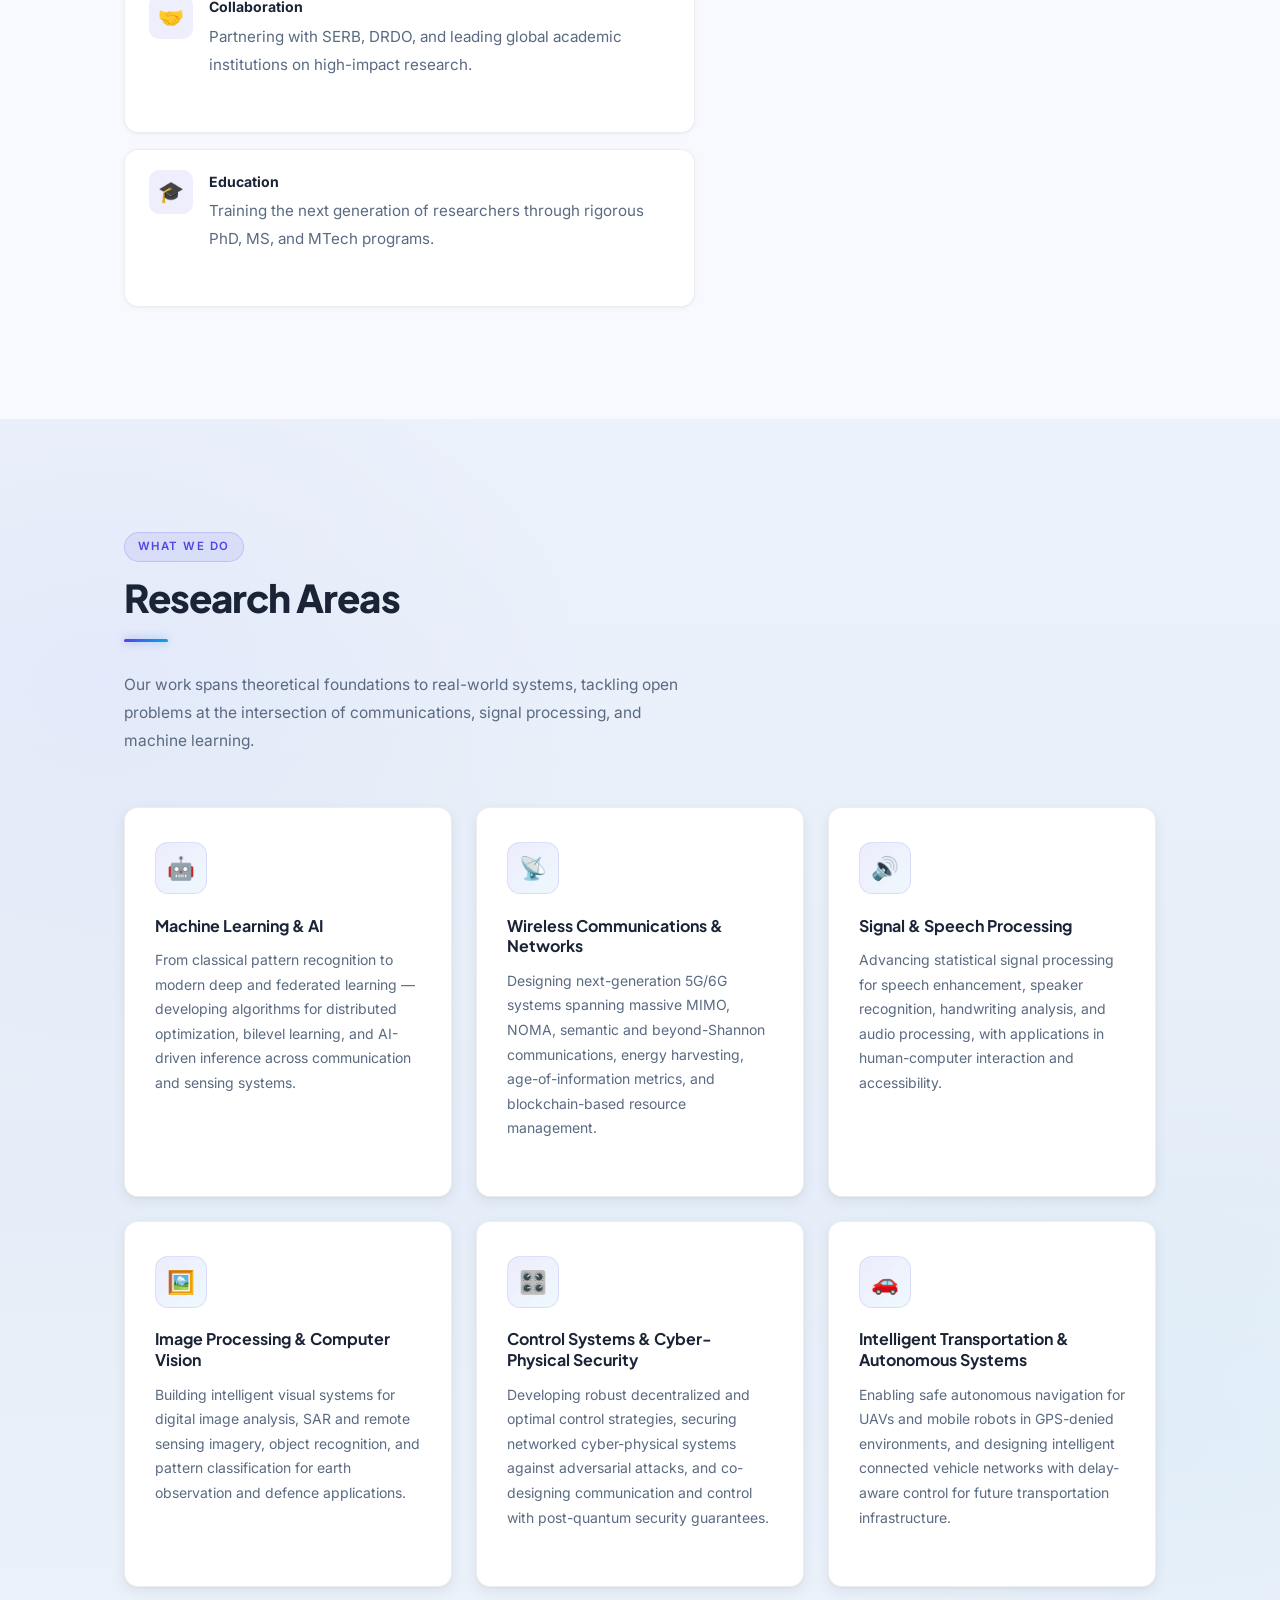
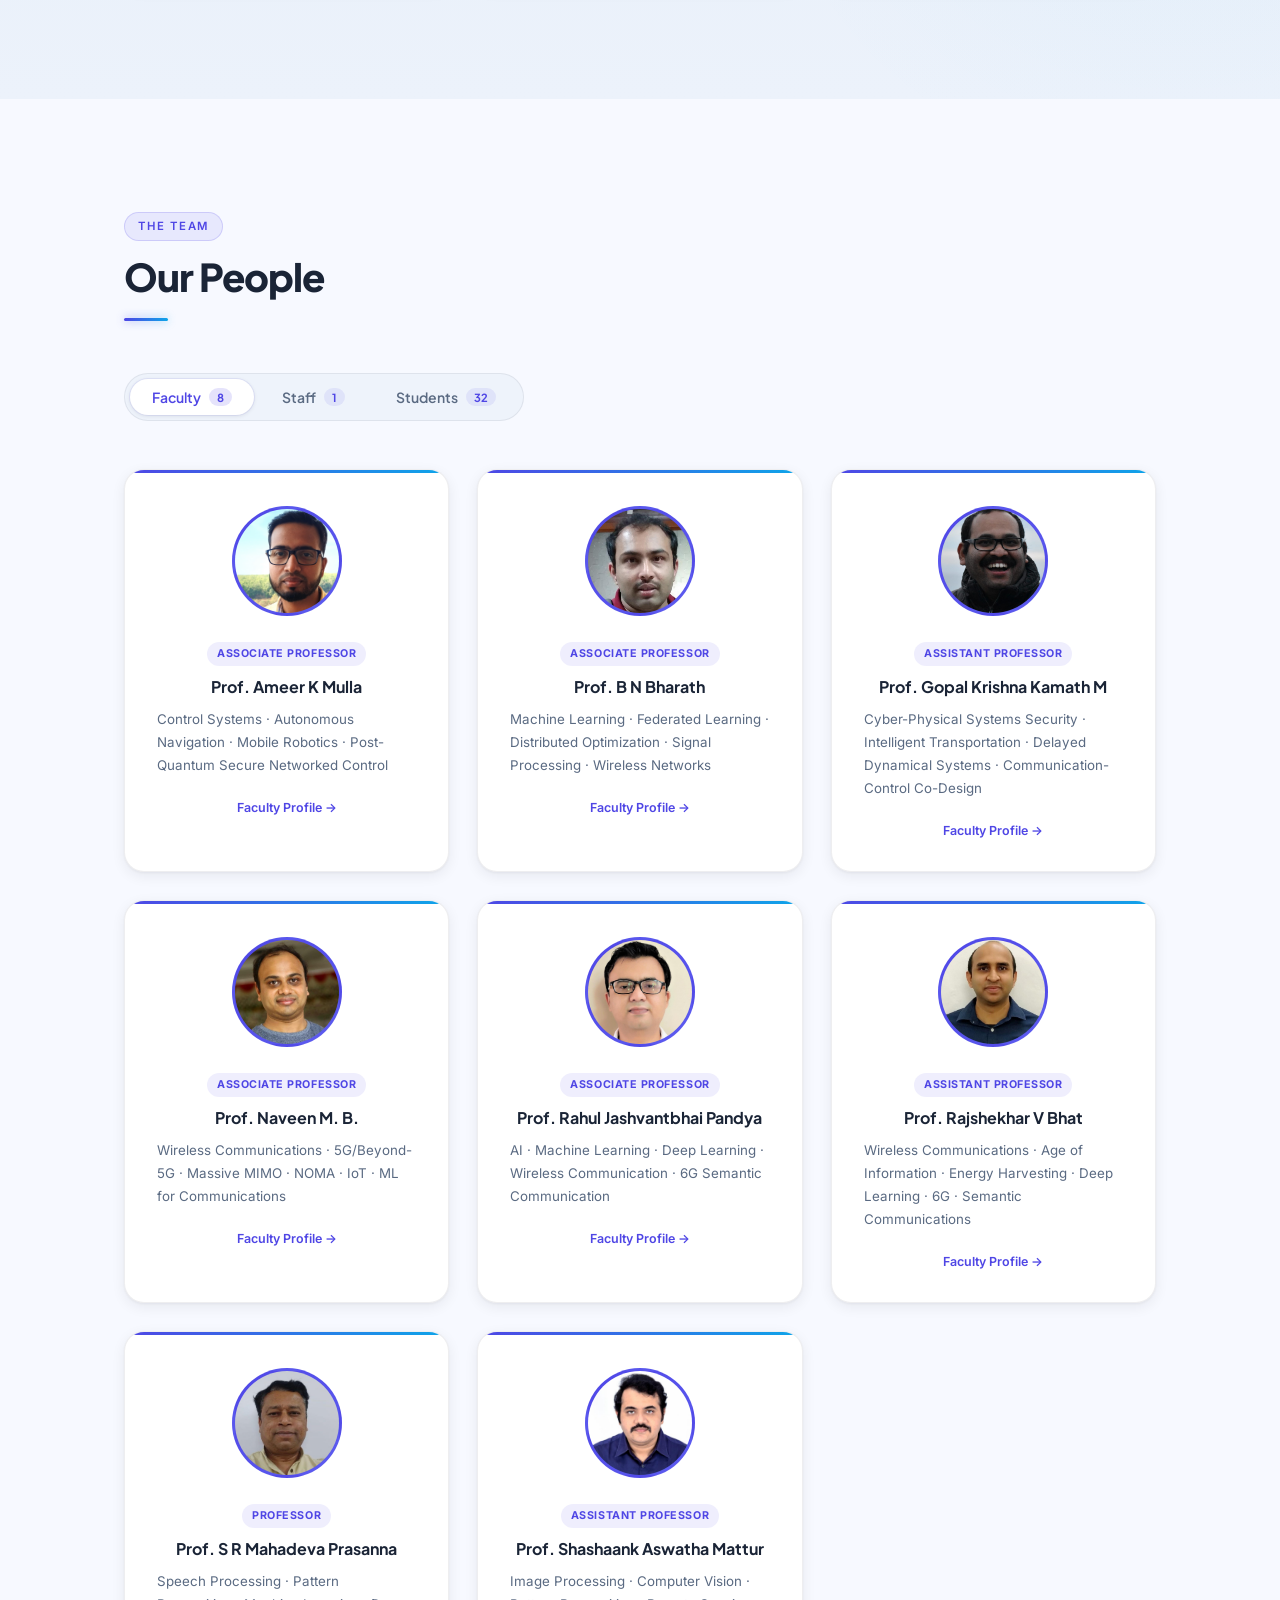
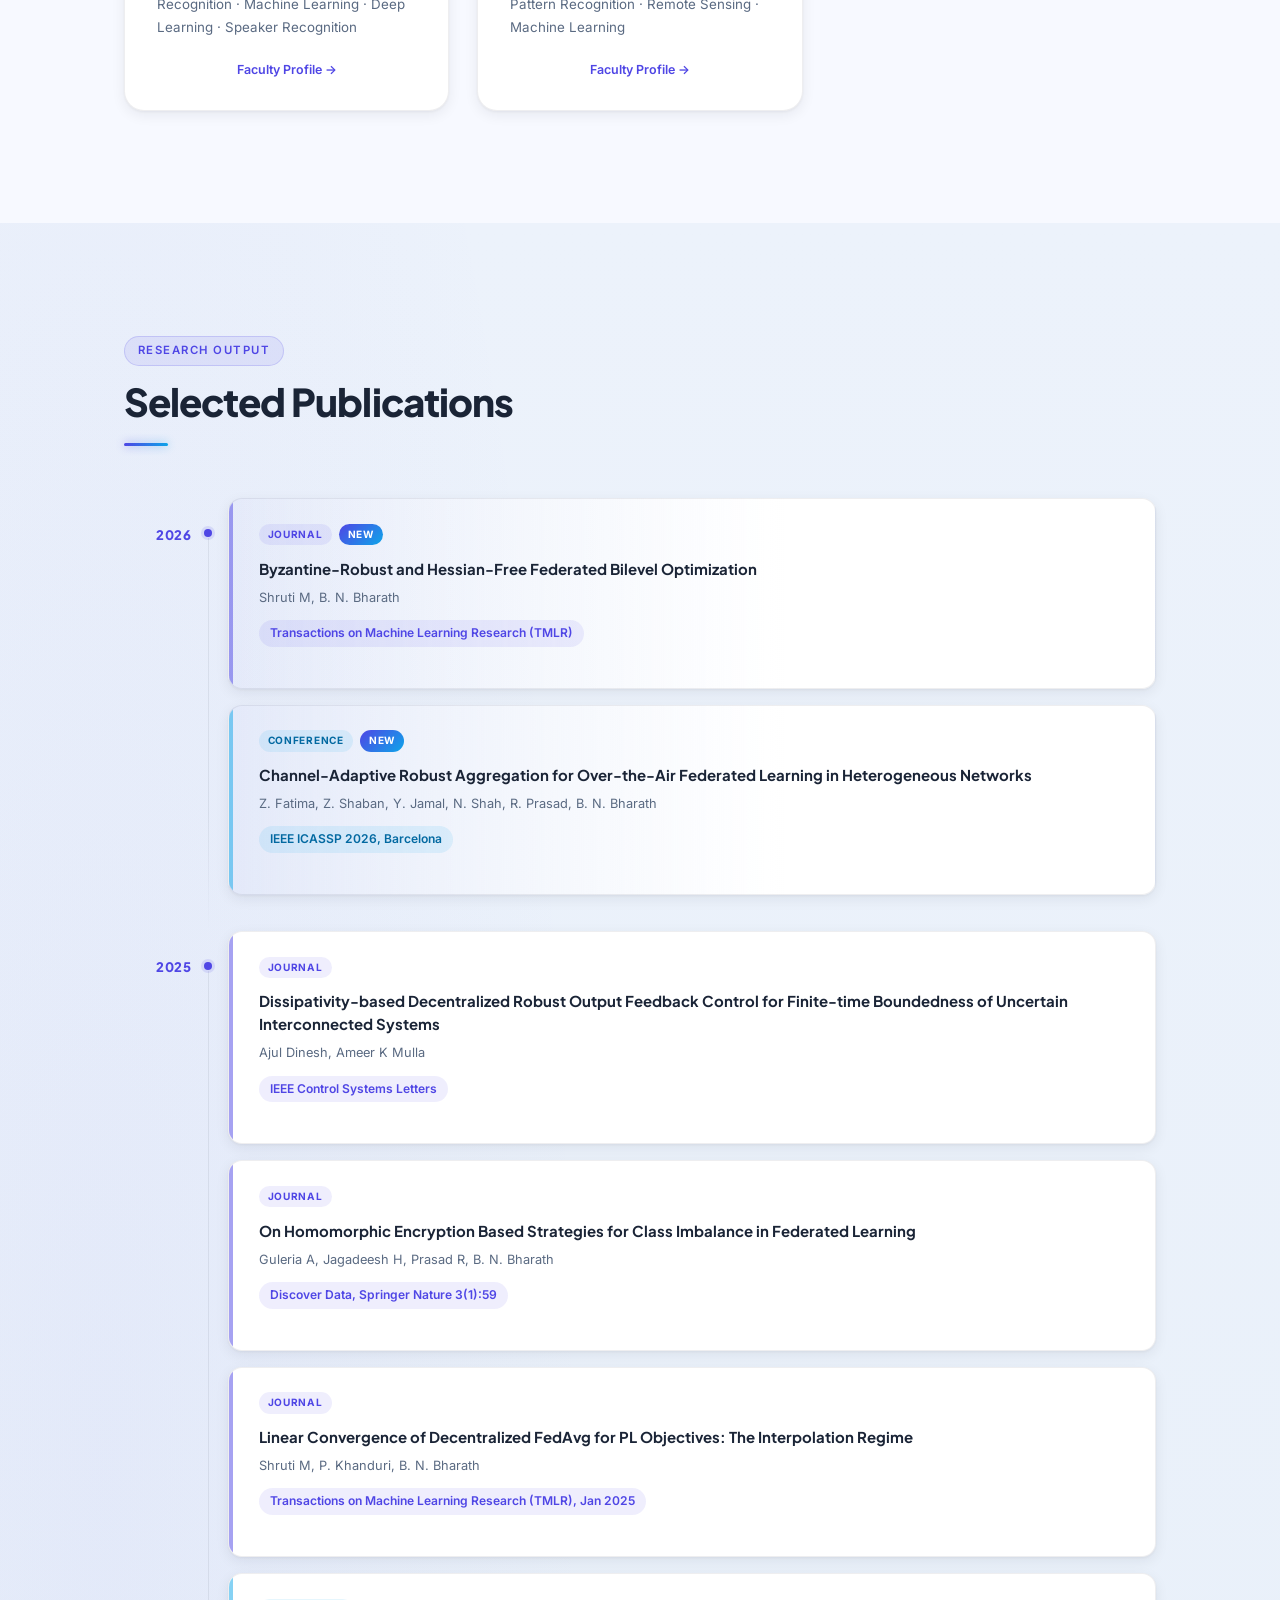
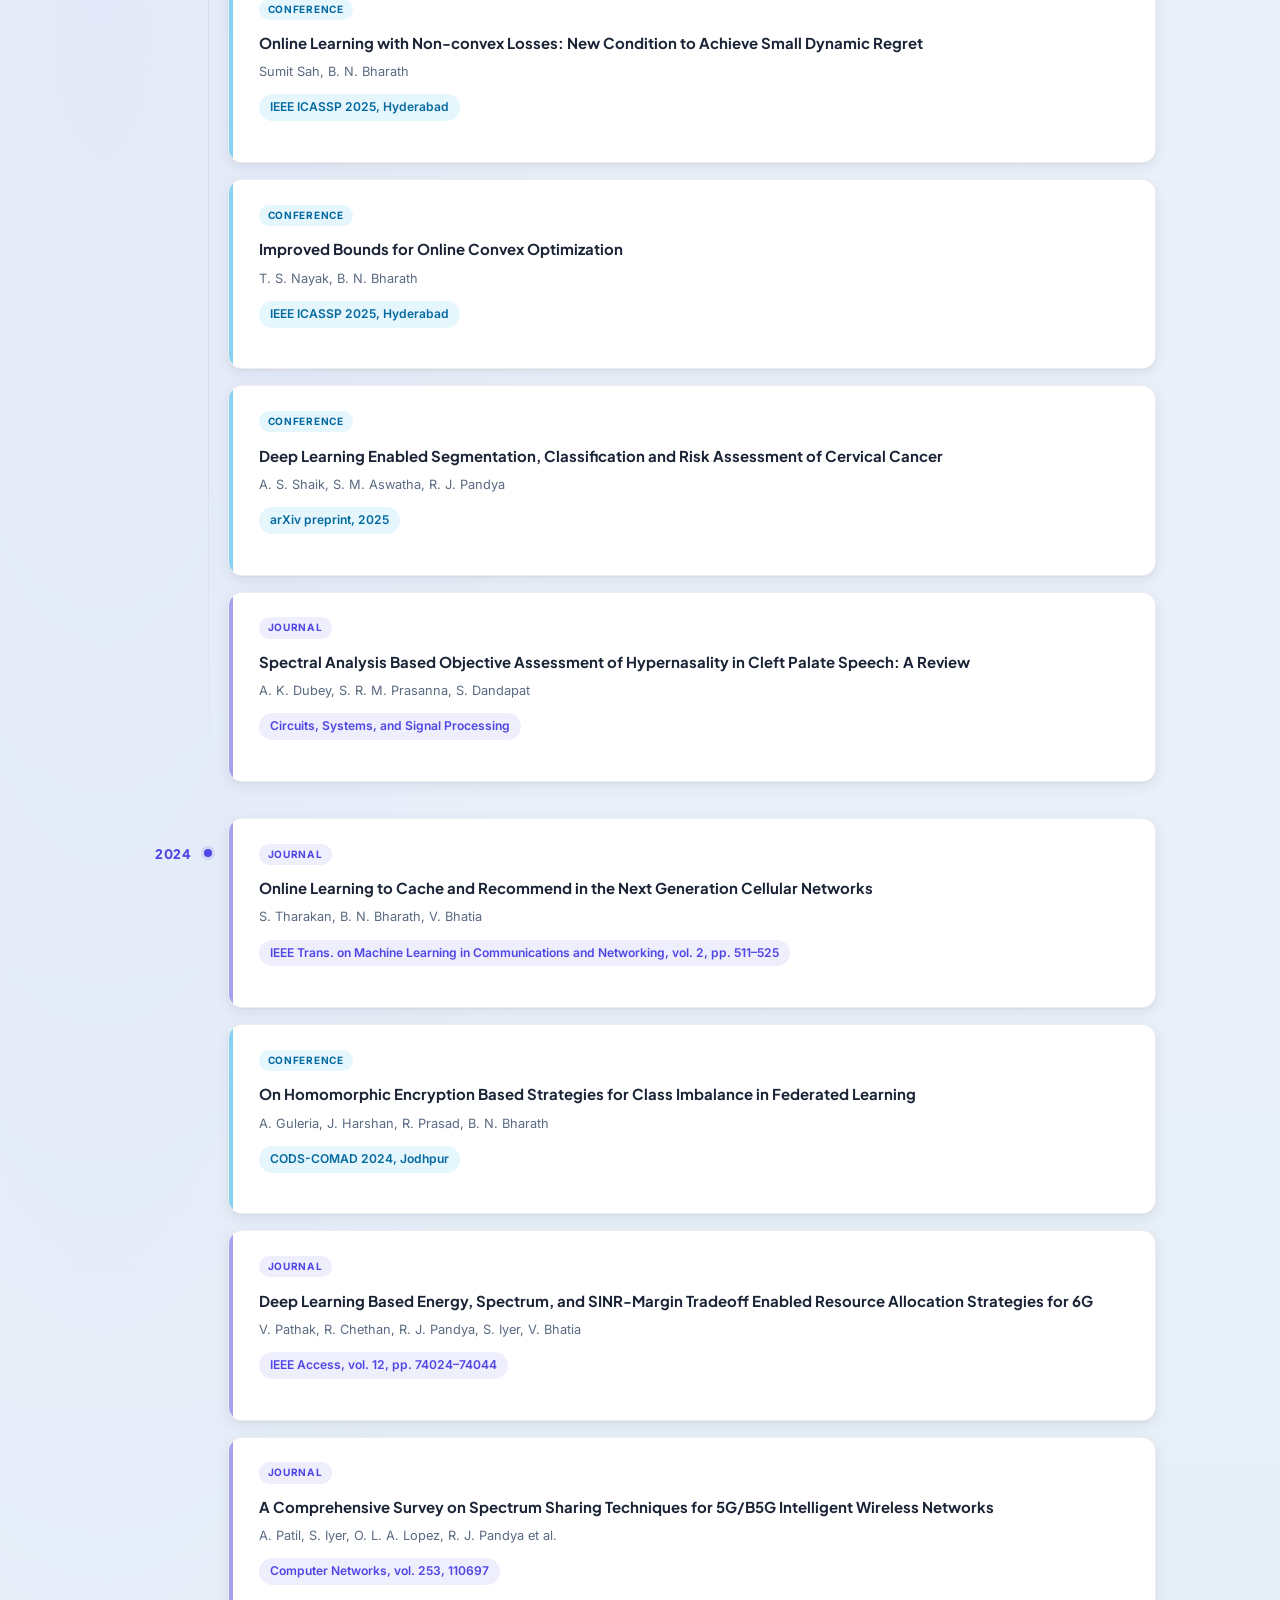
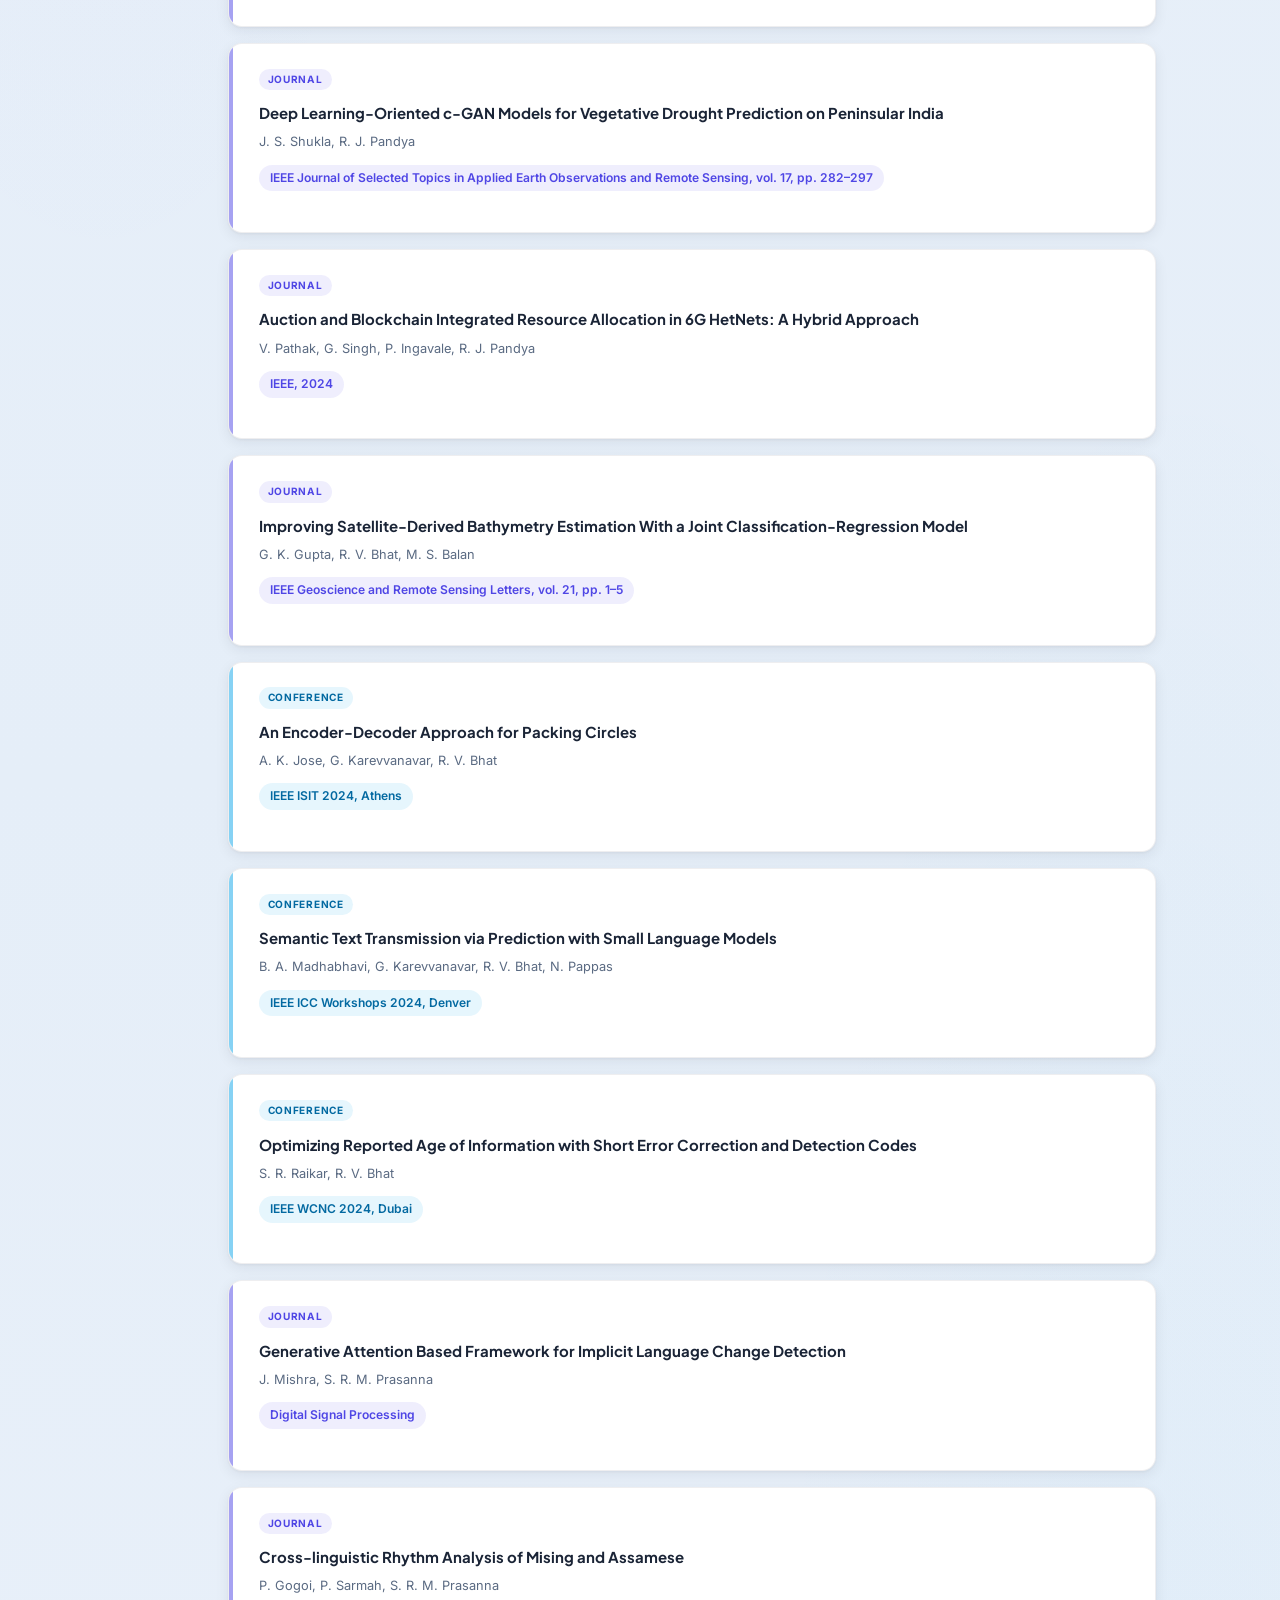
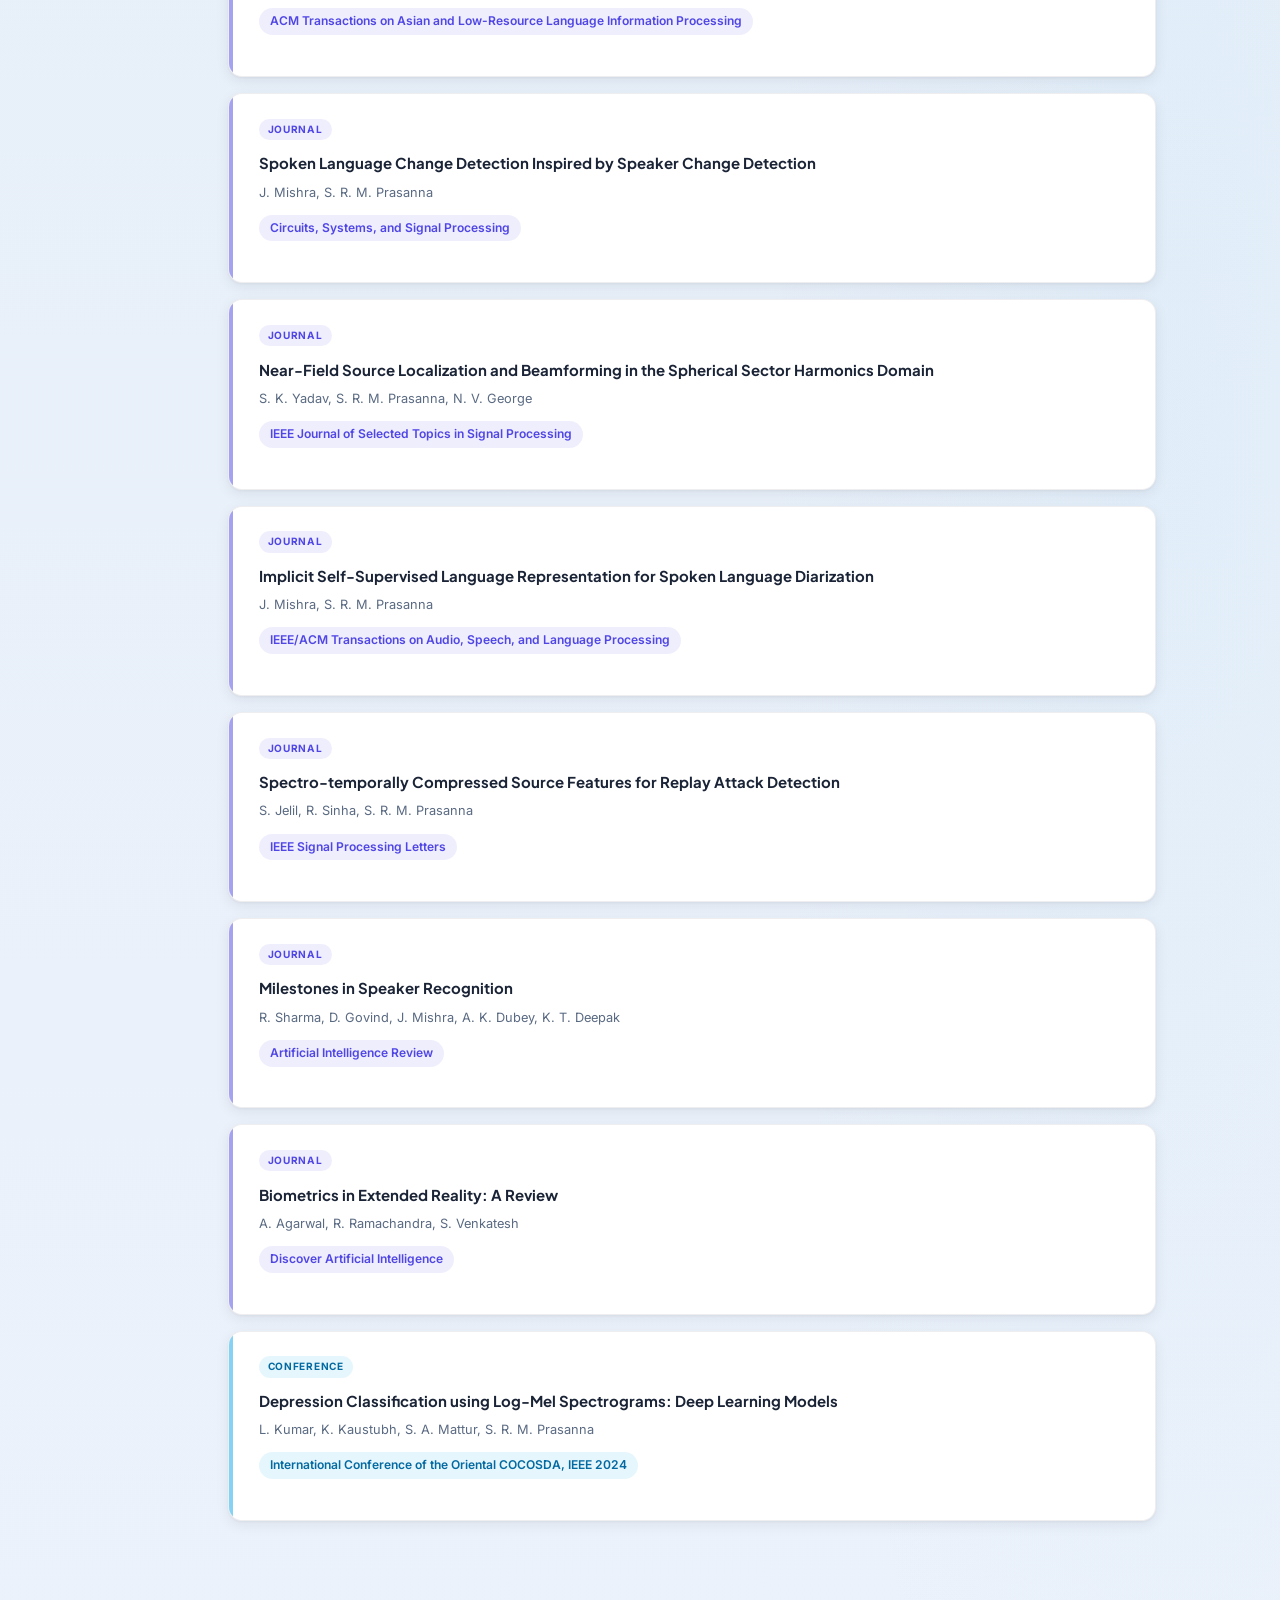
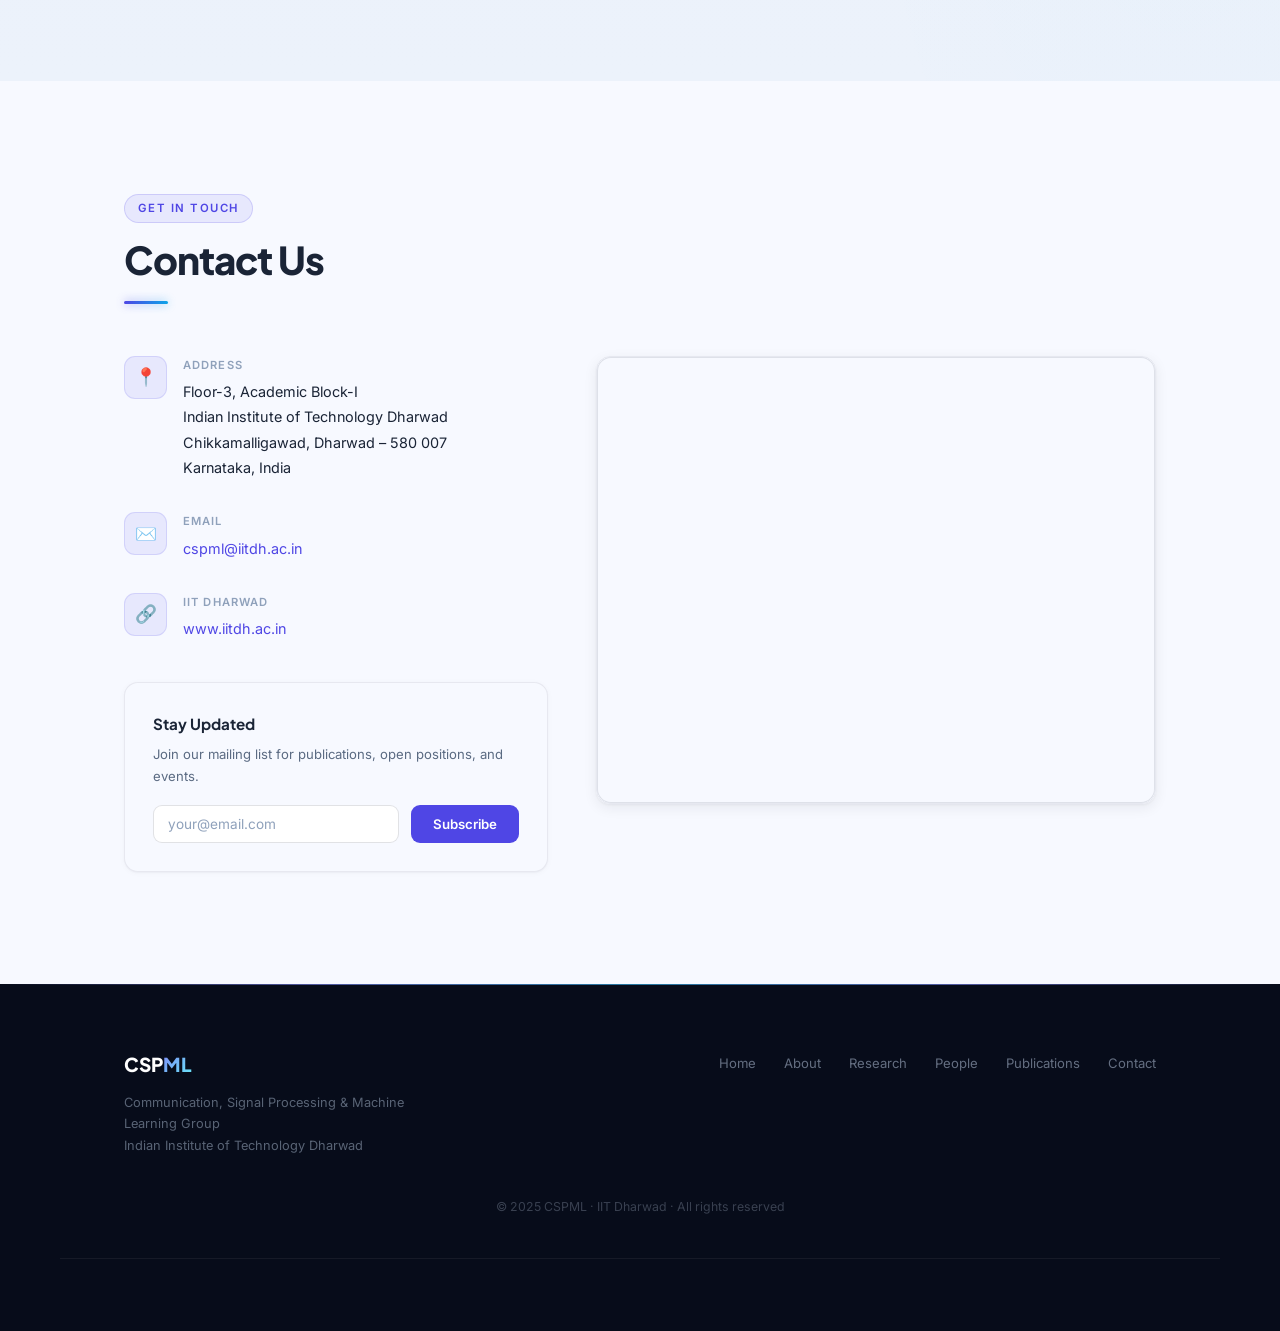
==== commit 1275396a: "remove View All Publications button" ====
--- a/index.html
+++ b/index.html
@@ -148,7 +148,7 @@
 
     <div class="section-header reveal">
       <span class="section-tag">Who We Are</span>
-      <h2 class="section-title">About the Lab</h2>
+      <h2 class="section-title">About the Group</h2>
       <div class="section-bar"></div>
     </div>
 
@@ -173,13 +173,6 @@
         <!-- EDIT: PILLAR CARDS -->
         <div class="about-pillars">
           <div class="pillar">
-            <div class="pillar-icon">🎯</div>
-            <div>
-              <strong>Mission</strong>
-              <p>Advance theoretical foundations and build practical systems that shape the future of wireless communications.</p>
-            </div>
-          </div>
-          <div class="pillar">
             <div class="pillar-icon">🤝</div>
             <div>
               <strong>Collaboration</strong>
@@ -387,7 +380,6 @@
 
     <!-- EDIT: replace # with Google Scholar or publications page URL -->
     <div class="pub-footer reveal">
-      <a href="#" class="btn-outline">View All Publications →</a>
     </div>
 
   </div>
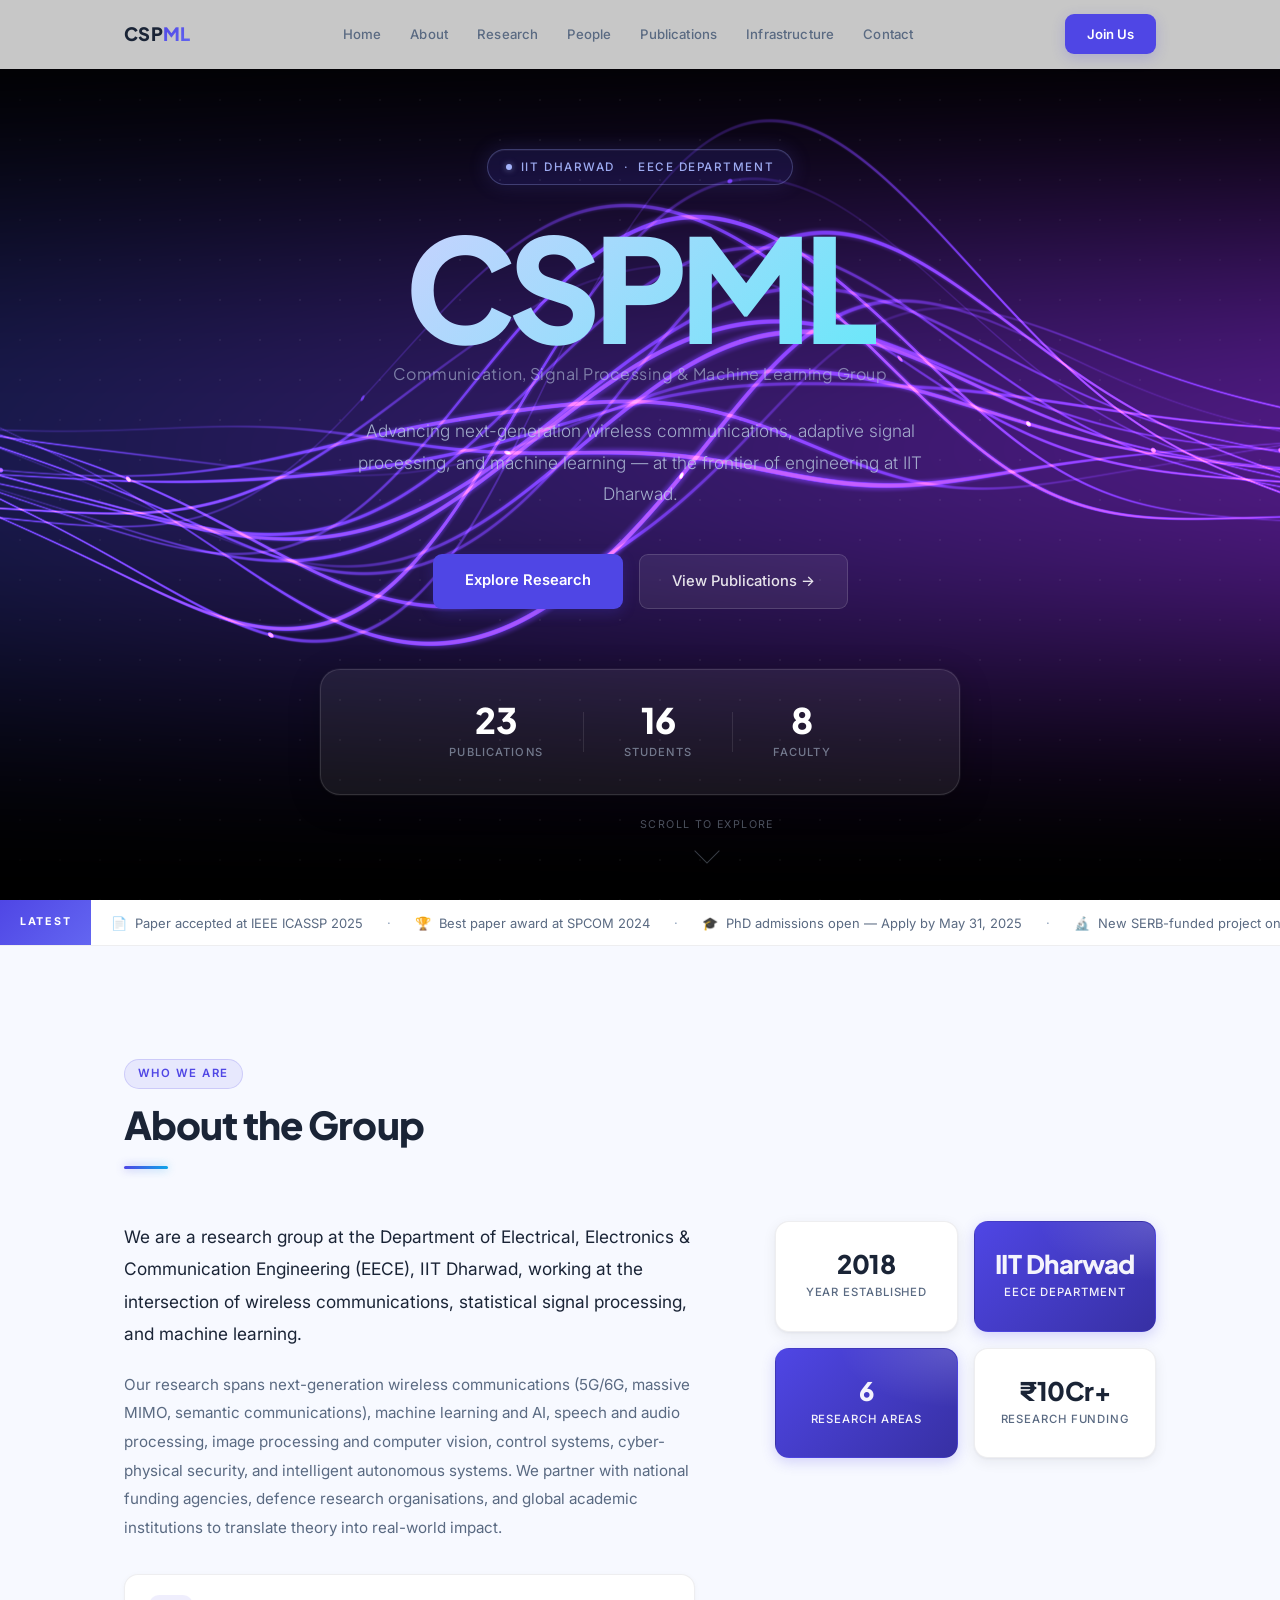
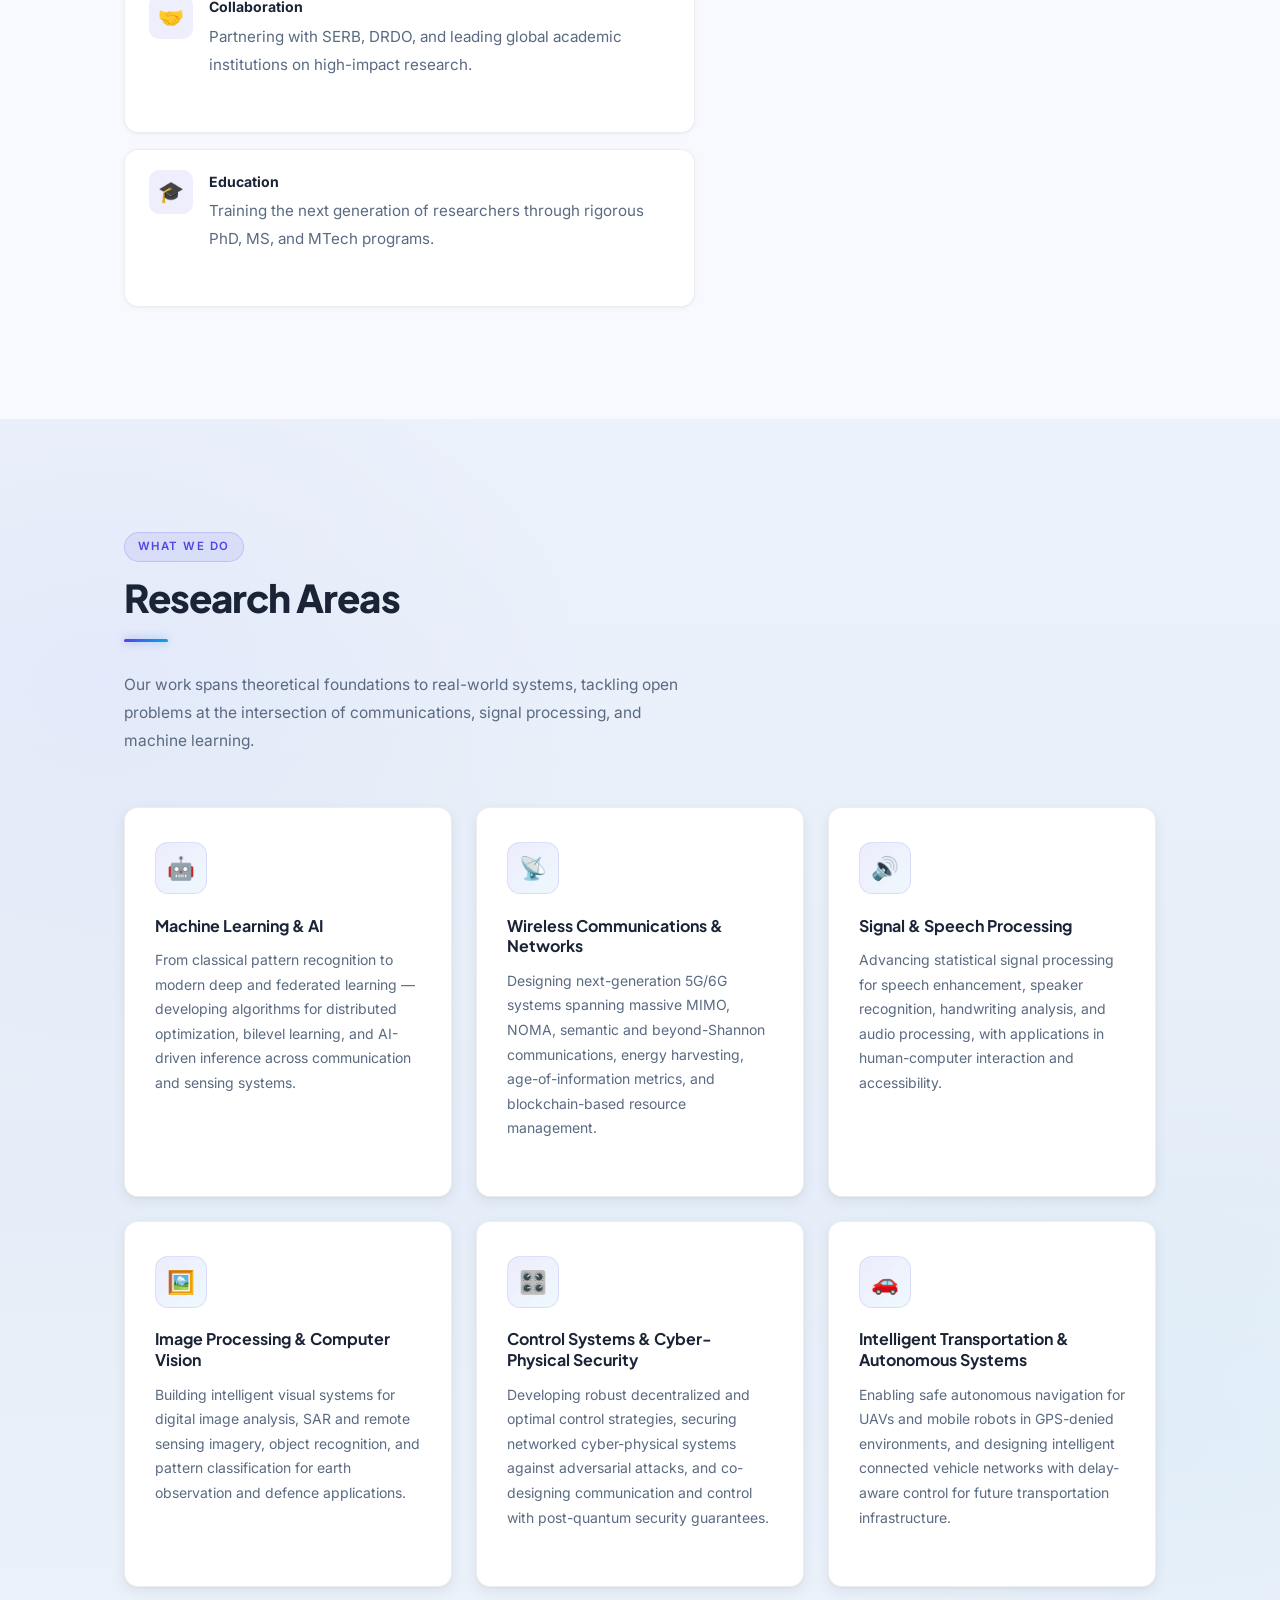
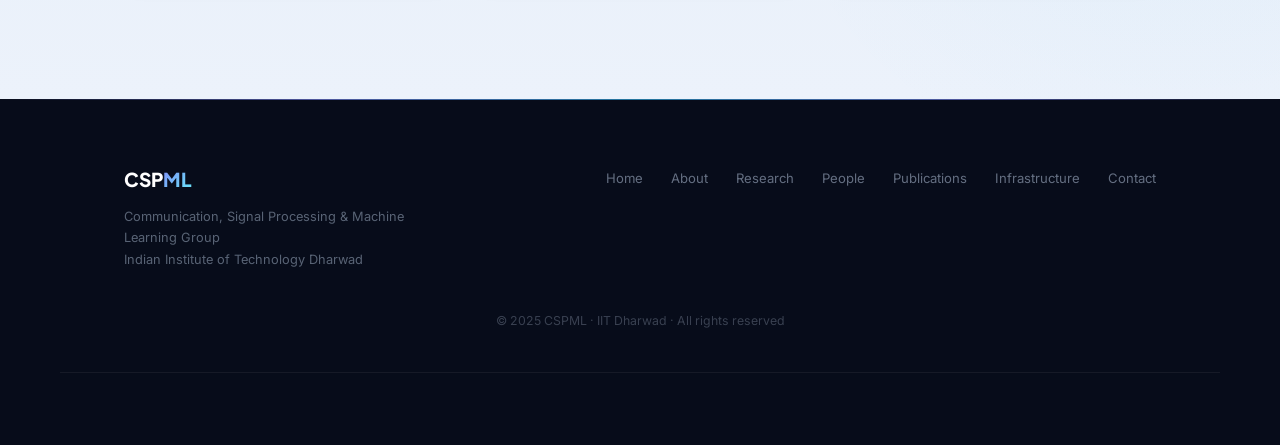
==== commit 10c57bae: "multi-page split, infrastructure sync, CMS and nav updates" ====
--- a/index.html
+++ b/index.html
@@ -17,18 +17,19 @@
      ════════════════════════════════════════ -->
 <nav id="navbar">
   <div class="nav-inner">
-    <a href="#home" class="nav-logo">CSP<span>ML</span></a>
+    <a href="index.html" class="nav-logo">CSP<span>ML</span></a>
 
     <ul class="nav-links" id="nav-links">
-      <li><a href="#home">Home</a></li>
+      <li><a href="index.html" class="active">Home</a></li>
       <li><a href="#about">About</a></li>
       <li><a href="#research">Research</a></li>
-      <li><a href="#people">People</a></li>
-      <li><a href="#publications">Publications</a></li>
-      <li><a href="#contact">Contact</a></li>
+      <li><a href="people.html">People</a></li>
+      <li><a href="publications.html">Publications</a></li>
+      <li><a href="infrastructure.html">Infrastructure</a></li>
+      <li><a href="contact.html">Contact</a></li>
     </ul>
 
-    <a href="#contact" class="nav-cta">Join Us</a>
+    <a href="contact.html" class="nav-cta">Join Us</a>
 
     <button class="nav-hamburger" id="hamburger" aria-label="Toggle navigation menu">
       <span></span><span></span><span></span>
@@ -39,44 +40,37 @@
 
 <!-- ════════════════════════════════════════
      HERO SECTION
-     EDIT: title, tagline, stats, CTA links
-     Layer order: bg → orbs → canvas → grid → content
      ════════════════════════════════════════ -->
 <section id="home" class="hero">
   <div class="hero-bg"></div>
   <div class="hero-orb orb-1"></div>
   <div class="hero-orb orb-2"></div>
-  <!-- Canvas draws signal waves + network nodes on top of orbs -->
   <canvas id="hero-canvas" aria-hidden="true"></canvas>
   <div class="hero-grid"></div>
 
   <div class="hero-content">
 
-    <!-- EDIT: INSTITUTION BADGE -->
     <div class="hero-badge">
       <span class="pulse-dot"></span>
       IIT Dharwad &nbsp;·&nbsp; EECE Department
     </div>
 
-    <!-- EDIT: LAB NAME — acronym is the primary mark, full name below -->
     <h1 class="hero-title">
       <span class="hero-acronym">CSPML</span>
       <span class="hero-fullname">Communication, Signal Processing &amp; Machine Learning Group</span>
     </h1>
 
-    <!-- EDIT: TAGLINE — keep to one or two lines -->
     <p class="hero-sub">
       Advancing next-generation wireless communications, adaptive signal processing,
       and machine learning — at the frontier of engineering at IIT Dharwad.
     </p>
 
-    <!-- EDIT: CTA BUTTONS -->
     <div class="hero-actions">
       <a href="#research" class="btn-primary">Explore Research</a>
-      <a href="#publications" class="btn-ghost">View Publications →</a>
-    </div>
-
-    <!-- Stats are populated automatically by renderer.js from data/*.json -->
+      <a href="publications.html" class="btn-ghost">View Publications →</a>
+    </div>
+
+    <!-- Stats populated automatically by renderer.js -->
     <div class="hero-stats">
       <div class="stat">
         <div class="stat-num">—</div>
@@ -141,7 +135,6 @@
 
 <!-- ════════════════════════════════════════
      ABOUT THE LAB
-     EDIT: paragraphs, pillar cards, stat cards
      ════════════════════════════════════════ -->
 <section id="about" class="section">
   <div class="container">
@@ -154,9 +147,7 @@
 
     <div class="about-grid reveal">
 
-      <!-- Left: text -->
       <div class="about-text">
-        <!-- EDIT: ABOUT BODY -->
         <p class="about-lead">
           We are a research group at the Department of Electrical, Electronics &amp; Communication
           Engineering (EECE), IIT Dharwad, working at the intersection of wireless communications,
@@ -170,7 +161,6 @@
           organisations, and global academic institutions to translate theory into real-world impact.
         </p>
 
-        <!-- EDIT: PILLAR CARDS -->
         <div class="about-pillars">
           <div class="pillar">
             <div class="pillar-icon">🤝</div>
@@ -189,8 +179,6 @@
         </div>
       </div>
 
-      <!-- Right: stat cards -->
-      <!-- EDIT: ABOUT STAT CARDS -->
       <div class="about-visual">
         <div class="about-card-stack">
           <div class="about-stat-card">
@@ -206,7 +194,7 @@
             <div class="about-stat-label">Research Areas</div>
           </div>
           <div class="about-stat-card">
-            <div class="about-stat-num">₹8Cr+</div>
+            <div class="about-stat-num">₹10Cr+</div>
             <div class="about-stat-label">Research Funding</div>
           </div>
         </div>
@@ -219,7 +207,6 @@
 
 <!-- ════════════════════════════════════════
      RESEARCH AREAS
-     EDIT: add/remove .r-card blocks
      ════════════════════════════════════════ -->
 <section id="research" class="section bg-alt">
   <div class="container">
@@ -234,7 +221,6 @@
       </p>
     </div>
 
-    <!-- EDIT: RESEARCH CARDS — copy a .r-card block to add more -->
     <div class="research-grid reveal">
 
       <div class="r-card">
@@ -271,184 +257,6 @@
         <div class="r-icon">🚗</div>
         <h3 class="r-title">Intelligent Transportation &amp; Autonomous Systems</h3>
         <p class="r-body">Enabling safe autonomous navigation for UAVs and mobile robots in GPS-denied environments, and designing intelligent connected vehicle networks with delay-aware control for future transportation infrastructure.</p>
-      </div>
-
-    </div>
-  </div>
-</section>
-
-
-<!-- ════════════════════════════════════════
-     PEOPLE
-     Three tabs: Faculty · Staff · Students
-
-     TO ADD A PERSON:
-       1. Find the right panel (ppl-faculty/staff/students)
-       2. Copy a .pcard block, paste, update photo src /
-          initials / name / badge / bio / tags / link
-     ════════════════════════════════════════ -->
-<section id="people" class="section">
-  <div class="container">
-
-    <div class="section-header reveal">
-      <span class="section-tag">The Team</span>
-      <h2 class="section-title">Our People</h2>
-      <div class="section-bar"></div>
-    </div>
-
-    <!-- Pill-style tab switcher -->
-    <div class="ppl-tabs reveal" role="tablist">
-      <button class="ppl-tab active" data-tab="faculty" role="tab" aria-selected="true">
-        Faculty <span class="ppl-tab-count">8</span>
-      </button>
-      <button class="ppl-tab" data-tab="staff" role="tab" aria-selected="false">
-        Staff <span class="ppl-tab-count">1</span>
-      </button>
-      <button class="ppl-tab" data-tab="students" role="tab" aria-selected="false">
-        Students <span class="ppl-tab-count">29</span>
-      </button>
-    </div>
-
-
-    <!-- ── TAB 1: FACULTY ── -->
-    <div class="ppl-panel active" id="ppl-faculty" role="tabpanel">
-      <div id="faculty-grid" class="faculty-grid reveal"></div>
-    </div><!-- end faculty panel -->
-
-
-    <!-- ── TAB 2: STAFF ── -->
-    <div class="ppl-panel" id="ppl-staff" role="tabpanel">
-      <div id="staff-grid" class="faculty-grid reveal"></div>
-    </div><!-- end staff panel -->
-
-
-    <!-- ── TAB 3: STUDENTS ── -->
-    <div class="ppl-panel" id="ppl-students" role="tabpanel">
-
-      <!-- Student sub-tabs -->
-      <div class="student-tabs" role="tablist">
-        <button class="student-tab active" data-stab="phd"     role="tab" aria-selected="true">PhD</button>
-        <button class="student-tab"        data-stab="ms"      role="tab" aria-selected="false">MS</button>
-        <button class="student-tab"        data-stab="mtech"   role="tab" aria-selected="false">MTech</button>
-        <button class="student-tab"        data-stab="project" role="tab" aria-selected="false">Project Associates</button>
-      </div>
-
-      <!-- PhD panel -->
-      <div class="student-panel active" id="stab-phd" role="tabpanel">
-        <div id="phd-grid" class="student-grid reveal"></div>
-      </div><!-- end phd panel -->
-
-      <!-- MS panel -->
-      <div class="student-panel" id="stab-ms" role="tabpanel">
-        <div id="ms-grid" class="student-grid reveal"></div>
-      </div><!-- end ms panel -->
-
-      <!-- MTech panel -->
-      <div class="student-panel" id="stab-mtech" role="tabpanel">
-        <div id="mtech-grid" class="student-grid reveal"></div>
-      </div><!-- end mtech panel -->
-
-      <!-- Project Associates panel -->
-      <div class="student-panel" id="stab-project" role="tabpanel">
-        <div id="project-grid" class="student-grid reveal"></div>
-      </div><!-- end project panel -->
-
-    </div><!-- end students panel -->
-
-  </div>
-</section>
-
-
-<!-- ════════════════════════════════════════
-     PUBLICATIONS
-     EDIT: Add a .pub-year-group per year.
-     Inside .pub-entries, copy a .pub-card.
-     Card types:  journal | conference | workshop
-     Modifiers:   recent | award
-     ════════════════════════════════════════ -->
-<section id="publications" class="section bg-alt">
-  <div class="container">
-
-    <div class="section-header reveal">
-      <span class="section-tag">Research Output</span>
-      <h2 class="section-title">Selected Publications</h2>
-      <div class="section-bar"></div>
-    </div>
-
-    <div id="publications-container"></div>
-
-
-    <!-- EDIT: replace # with Google Scholar or publications page URL -->
-    <div class="pub-footer reveal">
-    </div>
-
-  </div>
-</section>
-
-
-<!-- ════════════════════════════════════════
-     CONTACT
-     EDIT: address, email, institute link, map embed
-     ════════════════════════════════════════ -->
-<section id="contact" class="section">
-  <div class="container">
-
-    <div class="section-header reveal">
-      <span class="section-tag">Get in Touch</span>
-      <h2 class="section-title">Contact Us</h2>
-      <div class="section-bar"></div>
-    </div>
-
-    <div class="contact-grid reveal">
-
-      <div class="contact-info">
-
-        <!-- EDIT: ADDRESS -->
-        <div class="contact-row">
-          <div class="c-icon">📍</div>
-          <div>
-            <div class="c-label">Address</div>
-            <div class="c-value">
-              Floor-3, Academic Block-I<br>
-              Indian Institute of Technology Dharwad<br>
-              Chikkamalligawad, Dharwad – 580 007<br>
-              Karnataka, India
-            </div>
-          </div>
-        </div>
-
-        <!-- EDIT: EMAIL -->
-        <div class="contact-row">
-          <div class="c-icon">✉️</div>
-          <div>
-            <div class="c-label">Email</div>
-            <div class="c-value"><a href="mailto:cspml@iitdh.ac.in">cspml@iitdh.ac.in</a></div>
-          </div>
-        </div>
-
-        <!-- EDIT: INSTITUTE LINK -->
-        <div class="contact-row">
-          <div class="c-icon">🔗</div>
-          <div>
-            <div class="c-label">IIT Dharwad</div>
-            <div class="c-value"><a href="https://www.iitdh.ac.in/" target="_blank">www.iitdh.ac.in</a></div>
-          </div>
-        </div>
-
-        <form class="contact-form" id="mailing-form">
-          <h3>Stay Updated</h3>
-          <p>Join our mailing list for publications, open positions, and events.</p>
-          <div class="form-row">
-            <input type="email" class="form-input" placeholder="your@email.com" required>
-            <button type="submit" class="form-btn">Subscribe</button>
-          </div>
-        </form>
-
-      </div><!-- end contact-info -->
-
-      <!-- EDIT: MAP — replace iframe src with a different location if needed -->
-      <div class="contact-map">
-        <iframe src="https://www.google.com/maps/embed?pb=!1m14!1m8!1m3!1d7690.039641604506!2d74.933215!3d15.483366!3m2!1i1024!2i768!4f13.1!3m3!1m2!1s0x3bbf3395a2e69c89%3A0xac157d5cbd8c7cab!2sAcademic%20(Engineering)%20Block%201!5e0!3m2!1sen!2sin!4v1777030418712!5m2!1sen!2sin" width="600" height="450" style="border:0;" allowfullscreen="" loading="lazy" referrerpolicy="no-referrer-when-downgrade"></iframe>
       </div>
 
     </div>
@@ -469,29 +277,25 @@
       </div>
     </div>
     <nav class="footer-nav" aria-label="Footer navigation">
-      <a href="#home">Home</a>
+      <a href="index.html">Home</a>
       <a href="#about">About</a>
       <a href="#research">Research</a>
-      <a href="#people">People</a>
-      <a href="#publications">Publications</a>
-      <a href="#contact">Contact</a>
+      <a href="people.html">People</a>
+      <a href="publications.html">Publications</a>
+      <a href="infrastructure.html">Infrastructure</a>
+      <a href="contact.html">Contact</a>
     </nav>
     <div class="footer-copy">© 2025 CSPML · IIT Dharwad · All rights reserved</div>
   </div>
 </footer>
 
 
-<!-- ════════════════════════════════════════
-     JAVASCRIPT
-     ════════════════════════════════════════ -->
 <script>
-  /* ── Sticky nav: add shadow + background on scroll ── */
   const navbar = document.getElementById('navbar');
   window.addEventListener('scroll', () => {
     navbar.classList.toggle('scrolled', window.scrollY > 24);
   }, { passive: true });
 
-  /* ── Mobile hamburger toggle ── */
   const hamburger = document.getElementById('hamburger');
   hamburger.addEventListener('click', () => {
     navbar.classList.toggle('nav-open');
@@ -501,7 +305,6 @@
     a.addEventListener('click', () => navbar.classList.remove('nav-open'));
   });
 
-  /* ── Scroll reveal ── */
   const revealObserver = new IntersectionObserver(
     entries => entries.forEach(e => { if (e.isIntersecting) e.target.classList.add('visible'); }),
     { threshold: 0.08 }
@@ -509,7 +312,6 @@
   document.querySelectorAll('.reveal').forEach(el => revealObserver.observe(el));
   window._revealObserver = revealObserver;
 
-  /* ── Active nav link highlight based on scroll position ── */
   const sections = document.querySelectorAll('section[id]');
   const navLinks = document.querySelectorAll('#nav-links a');
   const sectionObserver = new IntersectionObserver(entries => {
@@ -522,62 +324,6 @@
     });
   }, { rootMargin: '-40% 0px -55% 0px' });
   sections.forEach(s => sectionObserver.observe(s));
-
-  /* ── People tab switching ── */
-  document.querySelectorAll('.ppl-tab').forEach(tab => {
-    tab.addEventListener('click', () => {
-      document.querySelectorAll('.ppl-tab').forEach(t => {
-        t.classList.remove('active');
-        t.setAttribute('aria-selected', 'false');
-      });
-      document.querySelectorAll('.ppl-panel').forEach(p => p.classList.remove('active'));
-      tab.classList.add('active');
-      tab.setAttribute('aria-selected', 'true');
-      const panel = document.getElementById('ppl-' + tab.dataset.tab);
-      if (panel) panel.classList.add('active');
-    });
-  });
-
-  /* ── Student sub-tab switching ── */
-  document.querySelectorAll('.student-tab').forEach(tab => {
-    tab.addEventListener('click', () => {
-      const target = tab.dataset.stab;
-      document.querySelectorAll('.student-tab').forEach(t => {
-        t.classList.remove('active');
-        t.setAttribute('aria-selected', 'false');
-      });
-      tab.classList.add('active');
-      tab.setAttribute('aria-selected', 'true');
-      document.querySelectorAll('.student-panel').forEach(p => p.classList.remove('active'));
-      const panel = document.getElementById('stab-' + target);
-      if (panel) panel.classList.add('active');
-    });
-  });
-
-  /* ── Hero canvas — handled by js/shader-background.js ── */
-
-  /* ── Mailing list form ── */
-  const mailingForm = document.getElementById('mailing-form');
-  if (mailingForm) {
-    mailingForm.addEventListener('submit', e => {
-      e.preventDefault();
-      const input = mailingForm.querySelector('.form-input');
-      const btn   = mailingForm.querySelector('.form-btn');
-      if (!input.value.includes('@')) {
-        input.style.borderColor = '#ef4444';
-        input.focus();
-        return;
-      }
-      btn.textContent = '✓ Subscribed!';
-      btn.style.background = '#16a34a';
-      input.value = '';
-      input.style.borderColor = '';
-      setTimeout(() => {
-        btn.textContent = 'Subscribe';
-        btn.style.background = '';
-      }, 3500);
-    });
-  }
 </script>
 <script src="js/shader-background.js"></script>
 <script src="js/renderer.js"></script>
--- a/style.css
+++ b/style.css
@@ -1980,3 +1980,99 @@
   .footer-inner  { flex-direction: column; gap: 2rem; }
   .footer-nav    { gap: 0.5rem 1.25rem; }
 }
+
+
+/* ═══════════════════════════════════════════
+   INNER PAGE BANNER
+   ═══════════════════════════════════════════ */
+.page-banner {
+  padding: 112px 0 52px;
+  background:
+    radial-gradient(ellipse 70% 60% at 8% 20%, rgba(79,70,229,.04) 0%, transparent 55%),
+    radial-gradient(ellipse 60% 50% at 92% 80%, rgba(14,165,233,.03) 0%, transparent 55%),
+    var(--bg-alt);
+  border-bottom: 1px solid var(--border);
+}
+.page-banner-title {
+  font-family: var(--font-head);
+  font-size: clamp(2rem, 5vw, 2.8rem);
+  font-weight: 800;
+  color: var(--text);
+  line-height: 1.14;
+  letter-spacing: -0.025em;
+  margin-top: 0.65rem;
+  margin-bottom: 0;
+}
+.page-banner-sub {
+  font-size: 1rem;
+  color: var(--text-muted);
+  max-width: 560px;
+  line-height: 1.76;
+  margin-top: 0.75rem;
+}
+
+
+/* ═══════════════════════════════════════════
+   INFRASTRUCTURE
+   ═══════════════════════════════════════════ */
+.infra-grid {
+  display: grid;
+  grid-template-columns: repeat(auto-fill, minmax(260px, 1fr));
+  gap: 1.5rem;
+}
+.infra-card {
+  background: var(--surface);
+  border: 1px solid var(--border);
+  border-radius: var(--radius);
+  overflow: hidden;
+  box-shadow: var(--shadow-sm);
+  transition:
+    box-shadow   var(--t-slow) var(--ease-smooth),
+    transform    var(--t-slow) var(--ease-spring),
+    border-color var(--t-slow) var(--ease-smooth);
+}
+.infra-card:hover {
+  box-shadow: var(--shadow-md);
+  transform: translateY(-4px);
+  border-color: rgba(79,70,229,.16);
+}
+.infra-photo {
+  width: 100%;
+  aspect-ratio: 4 / 3;
+  object-fit: contain;
+  background: var(--bg-alt);
+  border-bottom: 1px solid var(--border);
+  display: block;
+  padding: 1.25rem;
+}
+.infra-body { padding: 1.25rem 1.5rem 1.5rem; }
+.infra-name {
+  font-family: var(--font-head);
+  font-size: 0.93rem;
+  font-weight: 700;
+  color: var(--text);
+  margin-bottom: 0.5rem;
+}
+.infra-desc {
+  font-size: 0.82rem;
+  color: var(--text-muted);
+  line-height: 1.65;
+  margin-bottom: 0.85rem;
+  display: -webkit-box;
+  -webkit-line-clamp: 3;
+  -webkit-box-orient: vertical;
+  overflow: hidden;
+}
+.btn-sm {
+  font-size: 0.78rem;
+  font-weight: 600;
+  color: var(--indigo);
+  text-decoration: none;
+  transition: color var(--t-base) var(--ease-smooth);
+}
+.btn-sm:hover { color: var(--indigo-dark); text-decoration: underline; }
+
+@media (max-width: 600px) {
+  .infra-grid { grid-template-columns: 1fr; }
+  .page-banner { padding: 88px 0 40px; }
+}
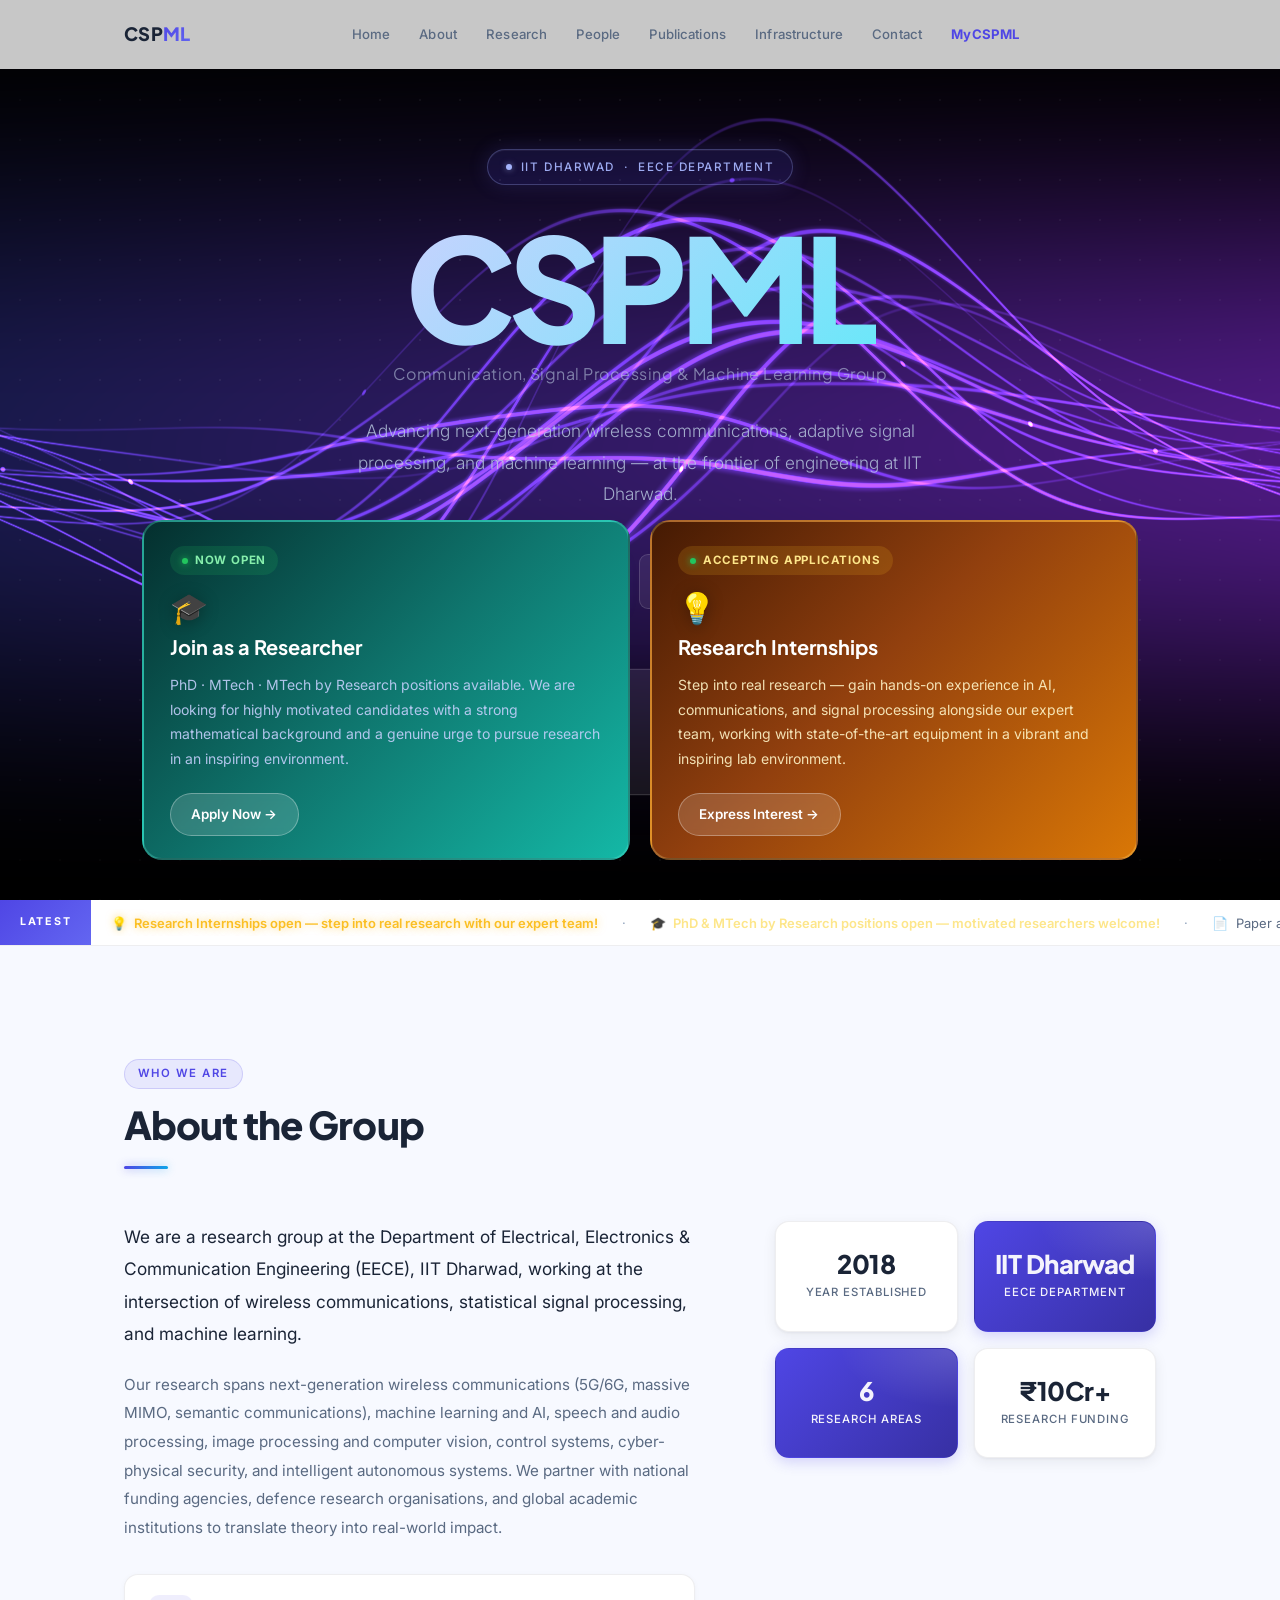
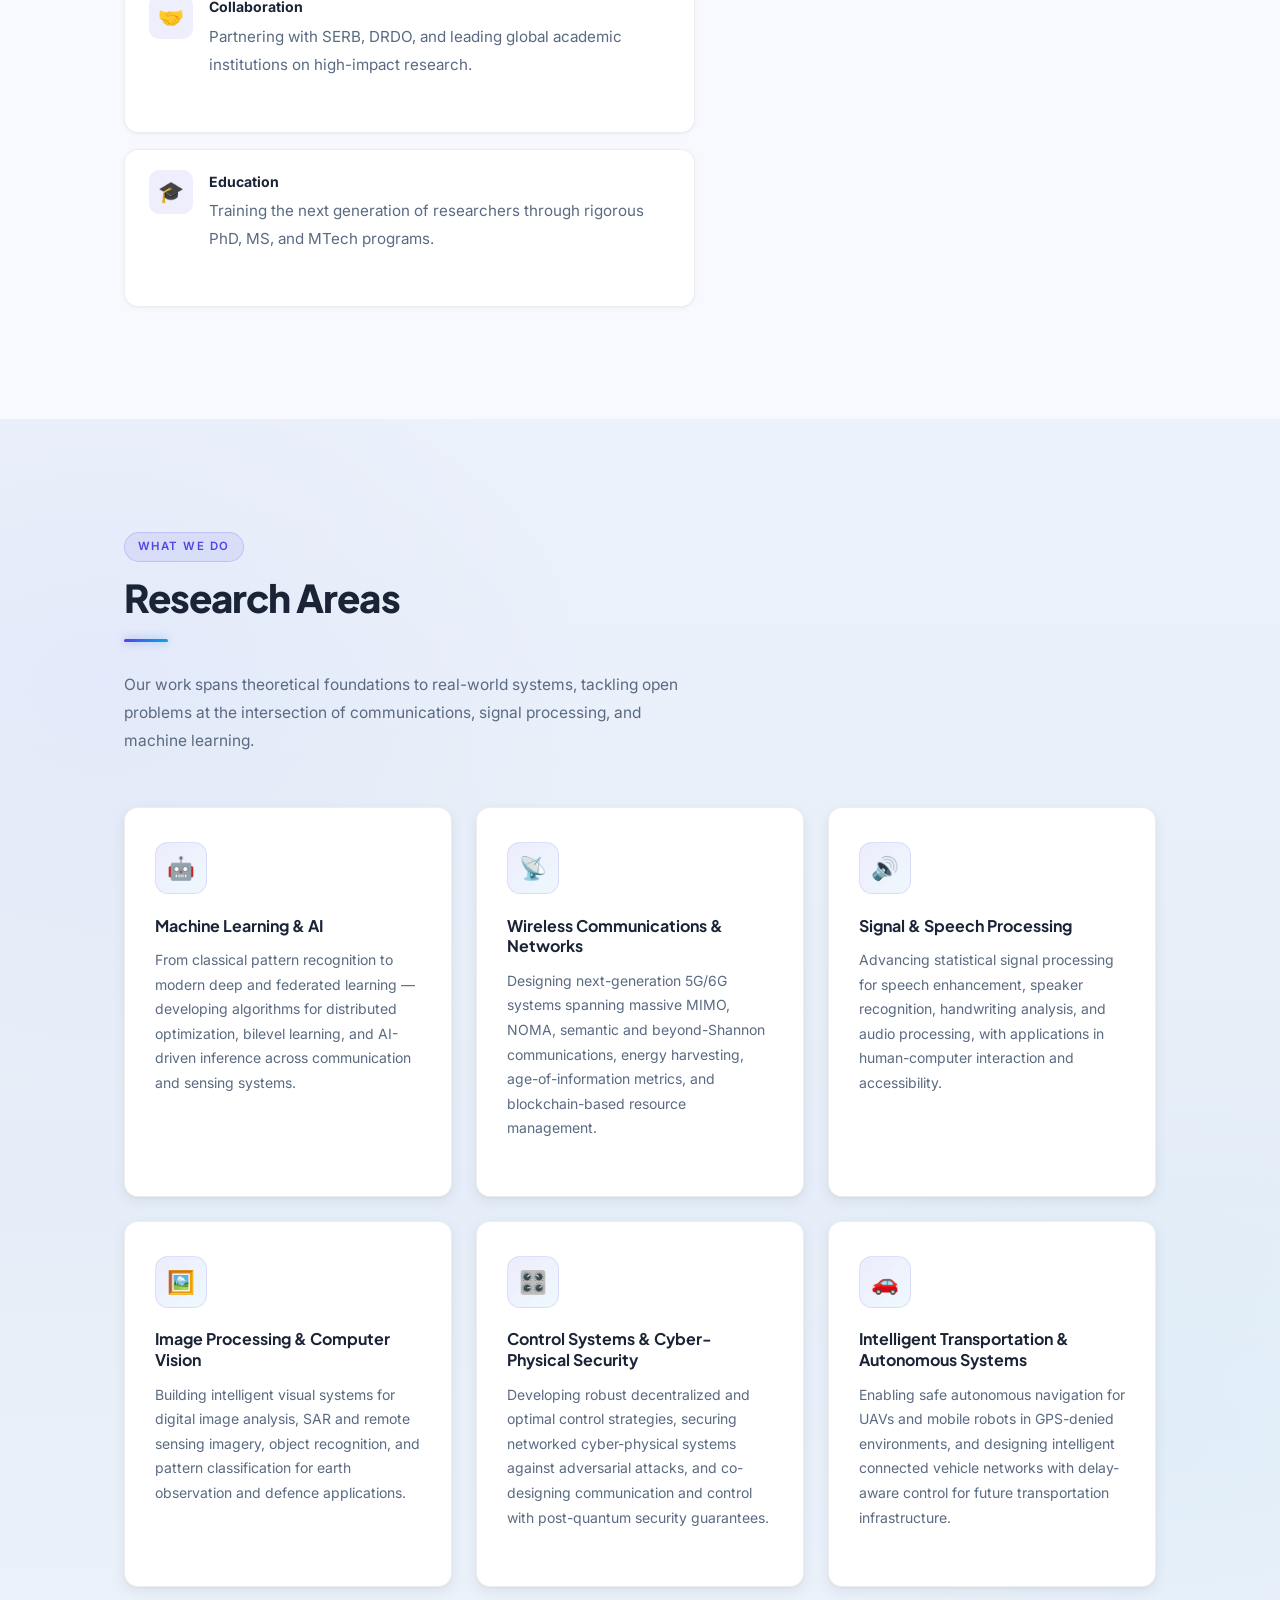
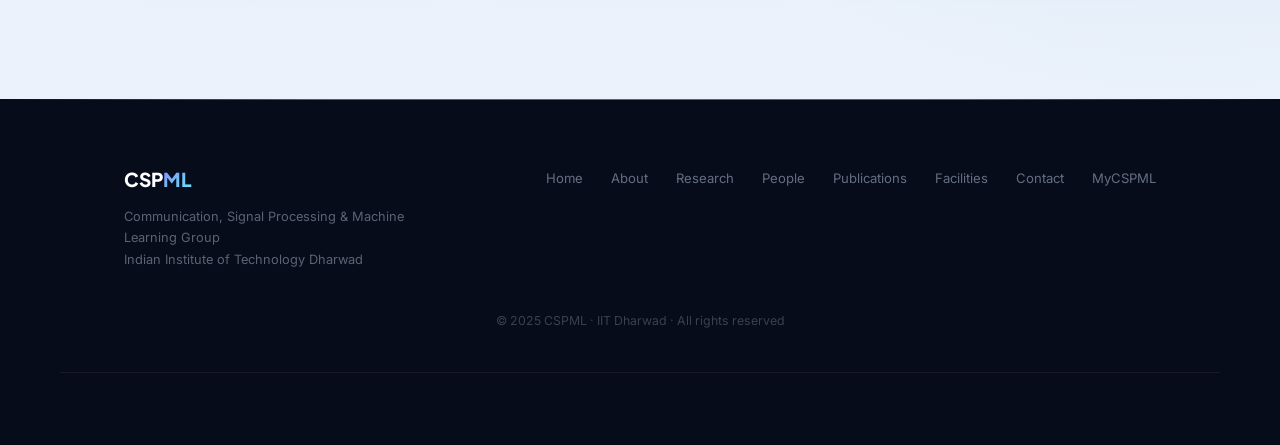
==== commit 15a9c5e3: "Add MyCSPML portal, announcement cards, Facilities rename, indent chatbot (docx download)" ====
--- a/index.html
+++ b/index.html
@@ -27,9 +27,9 @@
       <li><a href="publications.html">Publications</a></li>
       <li><a href="infrastructure.html">Infrastructure</a></li>
       <li><a href="contact.html">Contact</a></li>
+      <li><a href="mycspml.html" class="nav-mycspml">MyCSPML</a></li>
     </ul>
 
-    <a href="contact.html" class="nav-cta">Join Us</a>
 
     <button class="nav-hamburger" id="hamburger" aria-label="Toggle navigation menu">
       <span></span><span></span><span></span>
@@ -74,7 +74,7 @@
     <div class="hero-stats">
       <div class="stat">
         <div class="stat-num">—</div>
-        <div class="stat-label">Publications</div>
+        <div class="stat-label">Recent Publications</div>
       </div>
       <div class="stat-sep"></div>
       <div class="stat">
@@ -90,10 +90,27 @@
 
   </div>
 
-  <a href="#about" class="scroll-hint" aria-label="Scroll down">
-    <span>Scroll to explore</span>
-    <div class="scroll-arrow"></div>
-  </a>
+  <!-- Announcement cards — pinned to bottom of hero, visible without scrolling -->
+  <div class="hero-announce">
+
+    <div class="announce-card announce-card--left">
+      <div class="announce-badge"><span class="pulse-dot announce-dot"></span>Now Open</div>
+      <div class="announce-icon">🎓</div>
+      <h3 class="announce-title">Join as a Researcher</h3>
+      <p class="announce-sub">PhD · MTech · MTech by Research positions available. We are looking for highly motivated candidates with a strong mathematical background and a genuine urge to pursue research in an inspiring environment.</p>
+      <a href="contact.html" class="announce-btn">Apply Now →</a>
+    </div>
+
+    <div class="announce-card announce-card--right">
+      <div class="announce-badge"><span class="pulse-dot announce-dot"></span>Accepting Applications</div>
+      <div class="announce-icon">💡</div>
+      <h3 class="announce-title">Research Internships</h3>
+      <p class="announce-sub">Step into real research — gain hands-on experience in AI, communications, and signal processing alongside our expert team, working with state-of-the-art equipment in a vibrant and inspiring lab environment.</p>
+      <a href="contact.html" class="announce-btn">Express Interest →</a>
+    </div>
+
+  </div>
+
 </section>
 
 
@@ -108,22 +125,26 @@
   <div class="ticker-track-wrap">
     <div class="ticker-track">
       <!-- EDIT: TICKER ITEMS — first half -->
+      <span class="tick-item tick-highlight tick-gold"><span class="tick-icon">💡</span> Research Internships open — step into real research with our expert team!</span>
+      <span class="tick-sep">·</span>
+      <span class="tick-item tick-highlight"><span class="tick-icon">🎓</span> PhD &amp; MTech by Research positions open — motivated researchers welcome!</span>
+      <span class="tick-sep">·</span>
       <span class="tick-item"><span class="tick-icon">📄</span> Paper accepted at IEEE ICASSP 2025</span>
       <span class="tick-sep">·</span>
       <span class="tick-item"><span class="tick-icon">🏆</span> Best paper award at SPCOM 2024</span>
       <span class="tick-sep">·</span>
-      <span class="tick-item"><span class="tick-icon">🎓</span> PhD admissions open — Apply by May 31, 2025</span>
-      <span class="tick-sep">·</span>
       <span class="tick-item"><span class="tick-icon">🔬</span> New SERB-funded project on 6G channel estimation</span>
       <span class="tick-sep">·</span>
       <span class="tick-item"><span class="tick-icon">🤝</span> Collaboration with DRDO on radar signal processing</span>
       <span class="tick-sep">·</span>
       <!-- Duplicate second half — keep identical to above -->
+      <span class="tick-item tick-highlight tick-gold"><span class="tick-icon">💡</span> Research Internships open — step into real research with our expert team!</span>
+      <span class="tick-sep">·</span>
+      <span class="tick-item tick-highlight"><span class="tick-icon">🎓</span> PhD &amp; MTech by Research positions open — motivated researchers welcome!</span>
+      <span class="tick-sep">·</span>
       <span class="tick-item"><span class="tick-icon">📄</span> Paper accepted at IEEE ICASSP 2025</span>
       <span class="tick-sep">·</span>
       <span class="tick-item"><span class="tick-icon">🏆</span> Best paper award at SPCOM 2024</span>
-      <span class="tick-sep">·</span>
-      <span class="tick-item"><span class="tick-icon">🎓</span> PhD admissions open — Apply by May 31, 2025</span>
       <span class="tick-sep">·</span>
       <span class="tick-item"><span class="tick-icon">🔬</span> New SERB-funded project on 6G channel estimation</span>
       <span class="tick-sep">·</span>
@@ -282,8 +303,9 @@
       <a href="#research">Research</a>
       <a href="people.html">People</a>
       <a href="publications.html">Publications</a>
-      <a href="infrastructure.html">Infrastructure</a>
+      <a href="infrastructure.html">Facilities</a>
       <a href="contact.html">Contact</a>
+      <a href="mycspml.html">MyCSPML</a>
     </nav>
     <div class="footer-copy">© 2025 CSPML · IIT Dharwad · All rights reserved</div>
   </div>
--- a/style.css
+++ b/style.css
@@ -2072,7 +2072,567 @@
 }
 .btn-sm:hover { color: var(--indigo-dark); text-decoration: underline; }
 
+/* ── Announcement cards — pinned inside hero ── */
+.hero-announce {
+  position: absolute;
+  bottom: 2.5rem;
+  left: 50%;
+  transform: translateX(-50%);
+  width: 100%;
+  max-width: 1060px;
+  display: flex;
+  gap: 1.25rem;
+  padding: 0 2rem;
+  z-index: 4;
+}
+
+.announce-card {
+  flex: 1;
+  background: linear-gradient(135deg, #042f2e 0%, #0f766e 50%, #14b8a6 100%);
+  border-radius: 1.25rem;
+  padding: 1.4rem 1.6rem 1.4rem;
+  position: relative;
+  border: 2px solid rgba(94, 234, 212, 0.3);
+  overflow: hidden;
+}
+
+/* shimmer sweep — teal card */
+.announce-card--left::before {
+  content: '';
+  position: absolute;
+  top: 0; left: -100%;
+  width: 60%;
+  height: 100%;
+  background: linear-gradient(
+    100deg,
+    transparent 20%,
+    rgba(94, 234, 212, 0.18) 50%,
+    transparent 80%
+  );
+  animation: shimmerSweep 3s 1.2s ease-in-out infinite;
+  pointer-events: none;
+}
+
+/* shimmer sweep — gold card */
+.announce-card--right::before {
+  content: '';
+  position: absolute;
+  top: 0; left: -100%;
+  width: 60%;
+  height: 100%;
+  background: linear-gradient(
+    100deg,
+    transparent 20%,
+    rgba(255, 230, 100, 0.15) 50%,
+    transparent 80%
+  );
+  animation: shimmerSweep 2.4s 1.4s ease-in-out infinite;
+  pointer-events: none;
+}
+
+@keyframes shimmerSweep {
+  0%   { left: -100%; }
+  60%  { left: 150%; }
+  100% { left: 150%; }
+}
+
+.announce-card--left {
+  opacity: 0;
+  animation:
+    slideInLeft 0.65s 0.15s cubic-bezier(0.34, 1.56, 0.64, 1) forwards,
+    cardGlow    2.2s  0.8s  ease-in-out infinite none;
+}
+
+.announce-card--right {
+  opacity: 0;
+  animation:
+    slideInRight 0.65s 0.3s cubic-bezier(0.34, 1.56, 0.64, 1) forwards,
+    cardGlow     2.2s  0.95s ease-in-out infinite none;
+}
+
+@keyframes slideInLeft {
+  from { opacity: 0; transform: translateX(-56px); }
+  to   { opacity: 1; transform: translateX(0); }
+}
+
+@keyframes slideInRight {
+  from { opacity: 0; transform: translateX(56px); }
+  to   { opacity: 1; transform: translateX(0); }
+}
+
+@keyframes cardGlow {
+  0%, 100% {
+    border-color: rgba(94, 234, 212, 0.25);
+    box-shadow: 0 6px 24px rgba(20, 184, 166, 0.35);
+  }
+  50% {
+    border-color: rgba(94, 234, 212, 0.85);
+    box-shadow: 0 6px 52px rgba(20, 184, 166, 0.7), 0 0 0 6px rgba(20, 184, 166, 0.12);
+  }
+}
+
+.announce-badge {
+  display: inline-flex;
+  align-items: center;
+  gap: 0.45rem;
+  font-size: 0.72rem;
+  font-weight: 700;
+  letter-spacing: 0.07em;
+  text-transform: uppercase;
+  color: #86efac;
+  background: rgba(34, 197, 94, 0.15);
+  padding: 0.28rem 0.75rem;
+  border-radius: 999px;
+  margin-bottom: 1.1rem;
+}
+
+.announce-dot {
+  background: #22c55e;
+  box-shadow: 0 0 7px rgba(34, 197, 94, 0.9);
+  animation: pulse 1.6s ease infinite;
+}
+
+.announce-icon {
+  font-size: 1.9rem;
+  line-height: 1;
+  margin-bottom: 0.45rem;
+  filter: drop-shadow(0 2px 8px rgba(0,0,0,0.3));
+}
+
+.announce-title {
+  font-family: var(--font-head);
+  font-size: 1.25rem;
+  font-weight: 700;
+  color: #fff;
+  margin-bottom: 0.55rem;
+}
+
+.announce-sub {
+  font-size: 0.875rem;
+  color: rgba(199, 210, 254, 0.88);
+  line-height: 1.75;
+  margin-bottom: 1.35rem;
+}
+
+.announce-btn {
+  display: inline-flex;
+  align-items: center;
+  background: rgba(255,255,255,0.15);
+  color: #fff;
+  font-size: 0.84rem;
+  font-weight: 600;
+  padding: 0.55rem 1.3rem;
+  border-radius: 999px;
+  text-decoration: none;
+  border: 1px solid rgba(255,255,255,0.3);
+  backdrop-filter: blur(4px);
+  transition: background var(--t-base) var(--ease-smooth), border-color var(--t-base) var(--ease-smooth);
+}
+
+.announce-btn:hover {
+  background: rgba(255,255,255,0.28);
+  border-color: rgba(255,255,255,0.6);
+}
+
+/* Highlighted ticker items */
+.tick-highlight {
+  color: #fde68a;
+  font-weight: 600;
+}
+.tick-gold {
+  color: #fbbf24;
+  text-shadow: 0 0 8px rgba(251, 191, 36, 0.6);
+}
+
+/* Gold / amber internship card */
+.announce-card--right {
+  background: linear-gradient(135deg, #451a03 0%, #92400e 45%, #d97706 100%);
+  border-color: rgba(253, 230, 138, 0.25);
+}
+
+.announce-card--right .announce-badge {
+  color: #fde68a;
+  background: rgba(251, 191, 36, 0.15);
+}
+
+.announce-card--right .announce-sub {
+  color: rgba(254, 243, 199, 0.9);
+}
+
+@keyframes cardGlowGold {
+  0%, 100% {
+    border-color: rgba(253, 230, 138, 0.2);
+    box-shadow: 0 6px 24px rgba(180, 83, 9, 0.45);
+  }
+  50% {
+    border-color: rgba(253, 230, 138, 0.85);
+    box-shadow: 0 6px 52px rgba(217, 119, 6, 0.75), 0 0 0 6px rgba(251, 191, 36, 0.14);
+  }
+}
+
+.announce-card--right {
+  animation:
+    slideInRight  0.65s 0.3s cubic-bezier(0.34, 1.56, 0.64, 1) forwards,
+    cardGlowGold  2.0s  0.95s ease-in-out infinite none;
+}
+
+@media (max-width: 640px) {
+  .hero-announce { flex-direction: column; bottom: 1rem; padding: 0 1rem; gap: 0.75rem; }
+  .announce-card { padding: 1rem 1.25rem; }
+}
+
 @media (max-width: 600px) {
   .infra-grid { grid-template-columns: 1fr; }
   .page-banner { padding: 88px 0 40px; }
 }
+
+/* ══════════════════════════════════════════
+   MyCSPML PAGE
+══════════════════════════════════════════ */
+.nav-mycspml {
+  color: var(--indigo) !important;
+  font-weight: 700 !important;
+}
+
+.mycspml-grid {
+  display: flex;
+  gap: 1.75rem;
+  flex-wrap: wrap;
+  justify-content: center;
+  margin-top: 2.5rem;
+}
+
+.mycspml-card {
+  flex: 1;
+  min-width: 280px;
+  max-width: 480px;
+  background: var(--surface);
+  border: 1px solid var(--border);
+  border-radius: var(--radius);
+  padding: 2.25rem 2rem;
+  box-shadow: var(--shadow-sm);
+  display: flex;
+  flex-direction: column;
+  align-items: flex-start;
+}
+
+.mycspml-card--coming {
+  opacity: 0.72;
+}
+
+.mycspml-card-icon {
+  font-size: 2.8rem;
+  margin-bottom: 0.9rem;
+  line-height: 1;
+}
+
+.mycspml-card-title {
+  font-family: var(--font-head);
+  font-size: 1.3rem;
+  font-weight: 700;
+  color: var(--text);
+  margin-bottom: 0.6rem;
+}
+
+.mycspml-card-desc {
+  font-size: 0.9rem;
+  color: var(--text-muted);
+  line-height: 1.75;
+  margin-bottom: 1.1rem;
+}
+
+.mycspml-features {
+  list-style: none;
+  padding: 0;
+  margin: 0 0 1.5rem;
+  display: flex;
+  flex-direction: column;
+  gap: 0.35rem;
+}
+
+.mycspml-features li {
+  font-size: 0.85rem;
+  color: var(--text-muted);
+}
+
+.mycspml-launch-btn {
+  margin-top: auto;
+}
+
+.mycspml-soon-badge {
+  display: inline-block;
+  background: var(--indigo-light);
+  color: var(--indigo);
+  font-size: 0.78rem;
+  font-weight: 700;
+  padding: 0.3rem 0.9rem;
+  border-radius: 999px;
+  letter-spacing: 0.04em;
+  margin-top: auto;
+}
+
+/* ══════════════════════════════════════════
+   CHAT PANEL
+══════════════════════════════════════════ */
+.chat-overlay {
+  display: none;
+  position: fixed;
+  inset: 0;
+  background: rgba(0,0,0,0.45);
+  backdrop-filter: blur(2px);
+  z-index: 900;
+}
+.chat-overlay.open { display: block; }
+
+.chat-panel {
+  position: fixed;
+  bottom: 0;
+  right: 2rem;
+  width: 440px;
+  height: 620px;
+  max-height: 88vh;
+  background: #fff;
+  border-radius: 1.1rem 1.1rem 0 0;
+  box-shadow: 0 -6px 40px rgba(0,0,0,0.18);
+  z-index: 901;
+  display: flex;
+  flex-direction: column;
+  transform: translateY(110%);
+  transition: transform 0.42s cubic-bezier(0.34,1.4,0.64,1);
+  overflow: hidden;
+}
+.chat-panel.open { transform: translateY(0); }
+
+/* Header */
+.chat-header {
+  background: linear-gradient(135deg, #3730a3 0%, #4f46e5 60%, #6366f1 100%);
+  padding: 0.9rem 1.1rem;
+  display: flex;
+  align-items: center;
+  justify-content: space-between;
+  flex-shrink: 0;
+}
+
+.chat-header-left {
+  display: flex;
+  align-items: center;
+  gap: 0.65rem;
+}
+
+.chat-avatar {
+  width: 42px;
+  height: 42px;
+  background: rgba(255,255,255,0.15);
+  border-radius: 50%;
+  display: flex;
+  align-items: center;
+  justify-content: center;
+  font-size: 1.5rem;
+  flex-shrink: 0;
+}
+
+.chat-bot-name {
+  font-weight: 700;
+  font-size: 0.92rem;
+  color: #fff;
+}
+
+.chat-bot-status {
+  display: flex;
+  align-items: center;
+  gap: 0.4rem;
+  font-size: 0.72rem;
+  color: rgba(255,255,255,0.8);
+  margin-top: 1px;
+}
+
+.chat-header-right {
+  display: flex;
+  align-items: center;
+  gap: 0.5rem;
+}
+
+.chat-prog-wrap {
+  display: flex;
+  align-items: center;
+  gap: 0.4rem;
+}
+
+.chat-prog-track {
+  width: 72px;
+  height: 4px;
+  background: rgba(255,255,255,0.25);
+  border-radius: 999px;
+  overflow: hidden;
+}
+
+.chat-prog-fill {
+  height: 100%;
+  background: #a5f3fc;
+  border-radius: 999px;
+  width: 0%;
+  transition: width 0.5s ease;
+}
+
+.chat-prog-pct {
+  font-size: 0.7rem;
+  color: rgba(255,255,255,0.8);
+  min-width: 28px;
+}
+
+.chat-icon-btn {
+  background: rgba(255,255,255,0.12);
+  border: none;
+  color: #fff;
+  width: 30px;
+  height: 30px;
+  border-radius: 50%;
+  font-size: 0.95rem;
+  cursor: pointer;
+  display: flex;
+  align-items: center;
+  justify-content: center;
+  transition: background 0.2s;
+}
+.chat-icon-btn:hover { background: rgba(255,255,255,0.25); }
+
+/* Messages */
+.chat-messages {
+  flex: 1;
+  overflow-y: auto;
+  padding: 1rem;
+  display: flex;
+  flex-direction: column;
+  gap: 0.65rem;
+  background: #f5f7ff;
+  scroll-behavior: smooth;
+}
+
+.cm { display: flex; max-width: 88%; }
+.cm-bot  { align-self: flex-start; }
+.cm-user { align-self: flex-end; }
+
+.cb {
+  padding: 0.6rem 0.95rem;
+  border-radius: 1rem;
+  font-size: 0.875rem;
+  line-height: 1.55;
+}
+
+.cm-bot  .cb {
+  background: #fff;
+  color: #1e1b4b;
+  border-radius: 0.2rem 1rem 1rem 1rem;
+  box-shadow: 0 1px 4px rgba(0,0,0,0.07);
+}
+
+.cm-user .cb {
+  background: var(--indigo);
+  color: #fff;
+  border-radius: 1rem 0.2rem 1rem 1rem;
+}
+
+/* Option buttons */
+.chat-opts {
+  display: flex;
+  flex-wrap: wrap;
+  gap: 0.45rem;
+  align-self: flex-start;
+  max-width: 100%;
+}
+
+.chat-opt-btn {
+  background: #fff;
+  border: 2px solid var(--indigo);
+  color: var(--indigo);
+  padding: 0.42rem 0.95rem;
+  border-radius: 999px;
+  font-size: 0.82rem;
+  font-weight: 600;
+  cursor: pointer;
+  transition: background 0.18s, color 0.18s;
+  white-space: nowrap;
+}
+.chat-opt-btn:hover {
+  background: var(--indigo);
+  color: #fff;
+}
+
+/* Input area */
+.chat-input-area {
+  display: flex;
+  align-items: center;
+  gap: 0.5rem;
+  padding: 0.7rem 0.9rem;
+  background: #fff;
+  border-top: 1px solid #e5e7eb;
+  flex-shrink: 0;
+}
+
+.chat-text-input {
+  flex: 1;
+  border: 1.5px solid #d1d5db;
+  border-radius: 999px;
+  padding: 0.55rem 1rem;
+  font-size: 0.875rem;
+  outline: none;
+  font-family: inherit;
+  transition: border-color 0.2s;
+}
+.chat-text-input:focus { border-color: var(--indigo); }
+
+.chat-send-btn {
+  width: 38px;
+  height: 38px;
+  border-radius: 50%;
+  background: var(--indigo);
+  border: none;
+  color: #fff;
+  display: flex;
+  align-items: center;
+  justify-content: center;
+  cursor: pointer;
+  flex-shrink: 0;
+  transition: background 0.2s, transform 0.15s;
+}
+.chat-send-btn:hover { background: var(--indigo-dark); transform: scale(1.08); }
+
+.chat-skip {
+  background: none;
+  border: none;
+  color: #9ca3af;
+  font-size: 0.78rem;
+  cursor: pointer;
+  text-decoration: underline;
+  white-space: nowrap;
+  padding: 0 0.25rem;
+}
+
+/* Download button */
+.chat-dl-wrap {
+  align-self: center;
+  padding: 0.4rem 0;
+}
+
+.chat-dl-btn {
+  background: linear-gradient(135deg, #059669, #10b981);
+  color: #fff;
+  border: none;
+  padding: 0.75rem 1.75rem;
+  border-radius: 999px;
+  font-size: 0.92rem;
+  font-weight: 700;
+  cursor: pointer;
+  box-shadow: 0 4px 14px rgba(5,150,105,0.35);
+  transition: transform 0.2s, box-shadow 0.2s;
+  font-family: inherit;
+}
+.chat-dl-btn:hover {
+  transform: translateY(-2px);
+  box-shadow: 0 6px 22px rgba(5,150,105,0.45);
+}
+
+@media (max-width: 520px) {
+  .chat-panel { right: 0; width: 100%; border-radius: 1rem 1rem 0 0; }
+  .mycspml-grid { flex-direction: column; }
+}
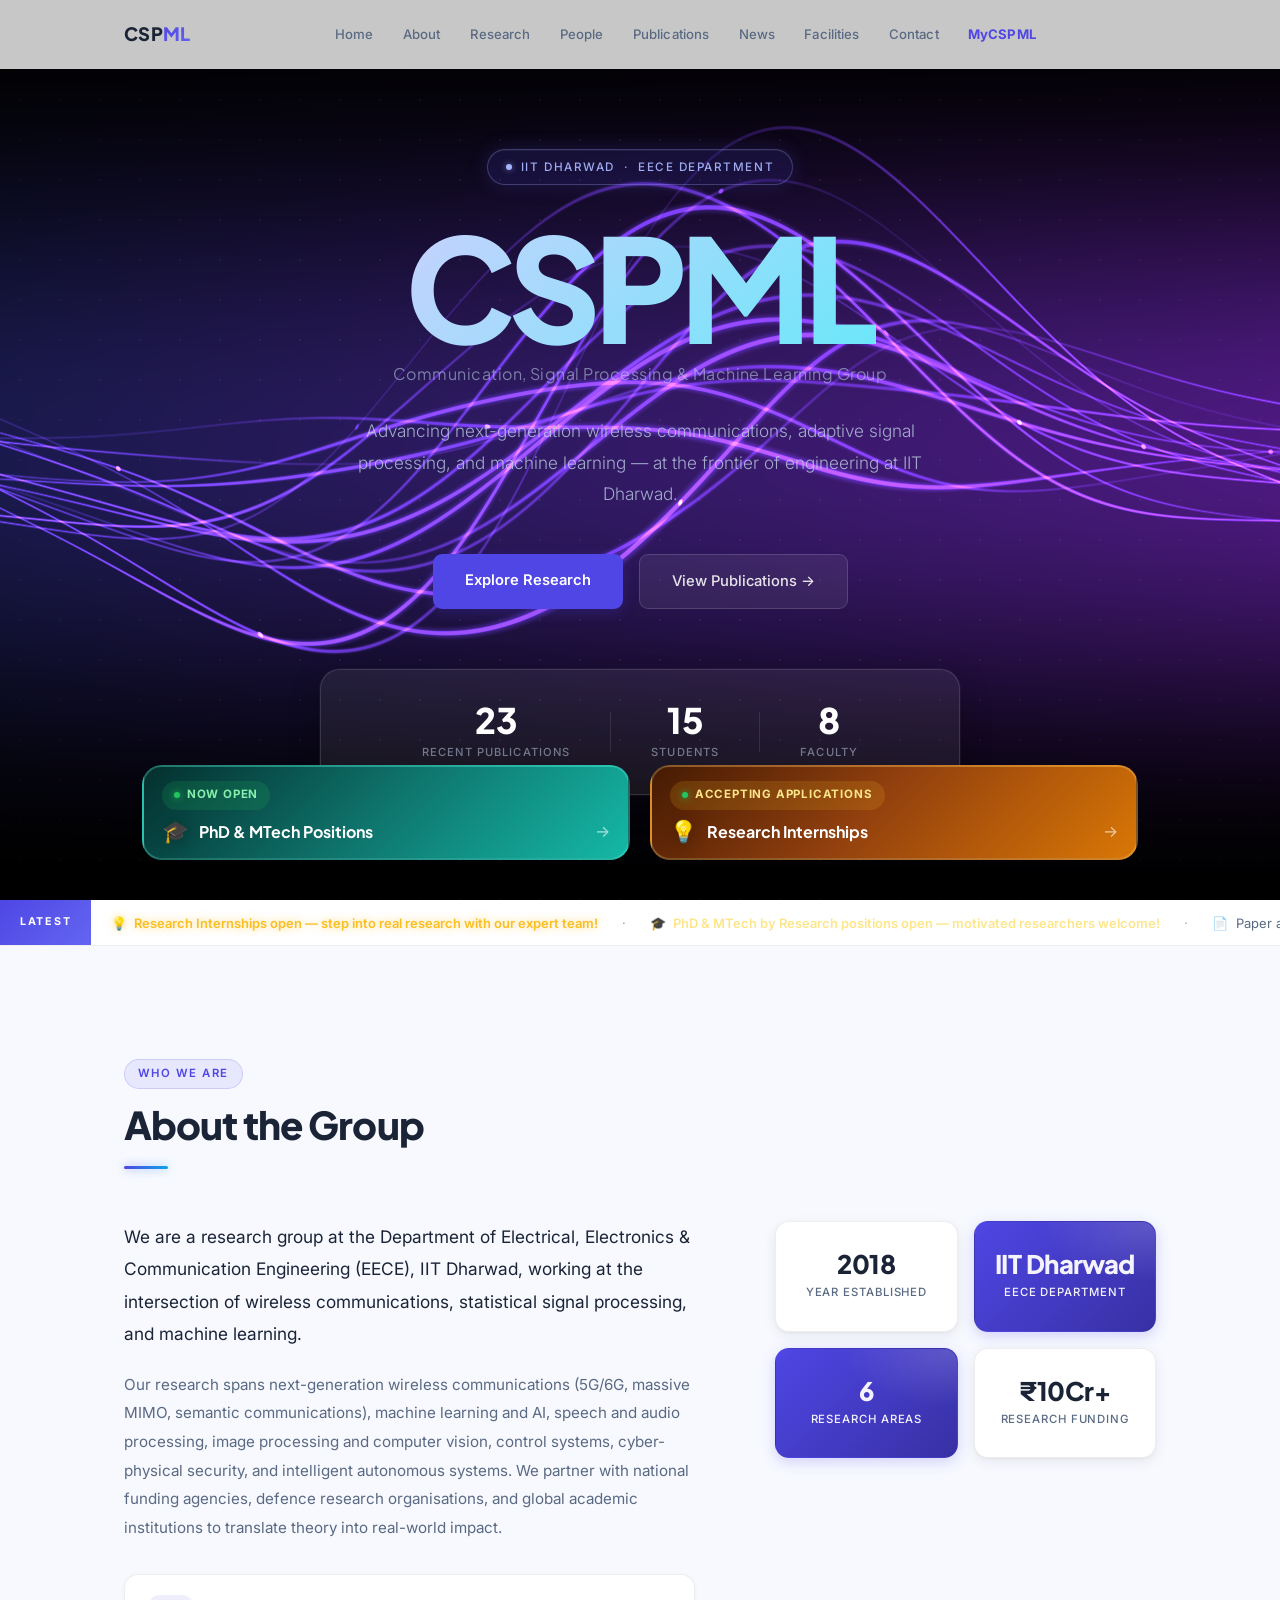
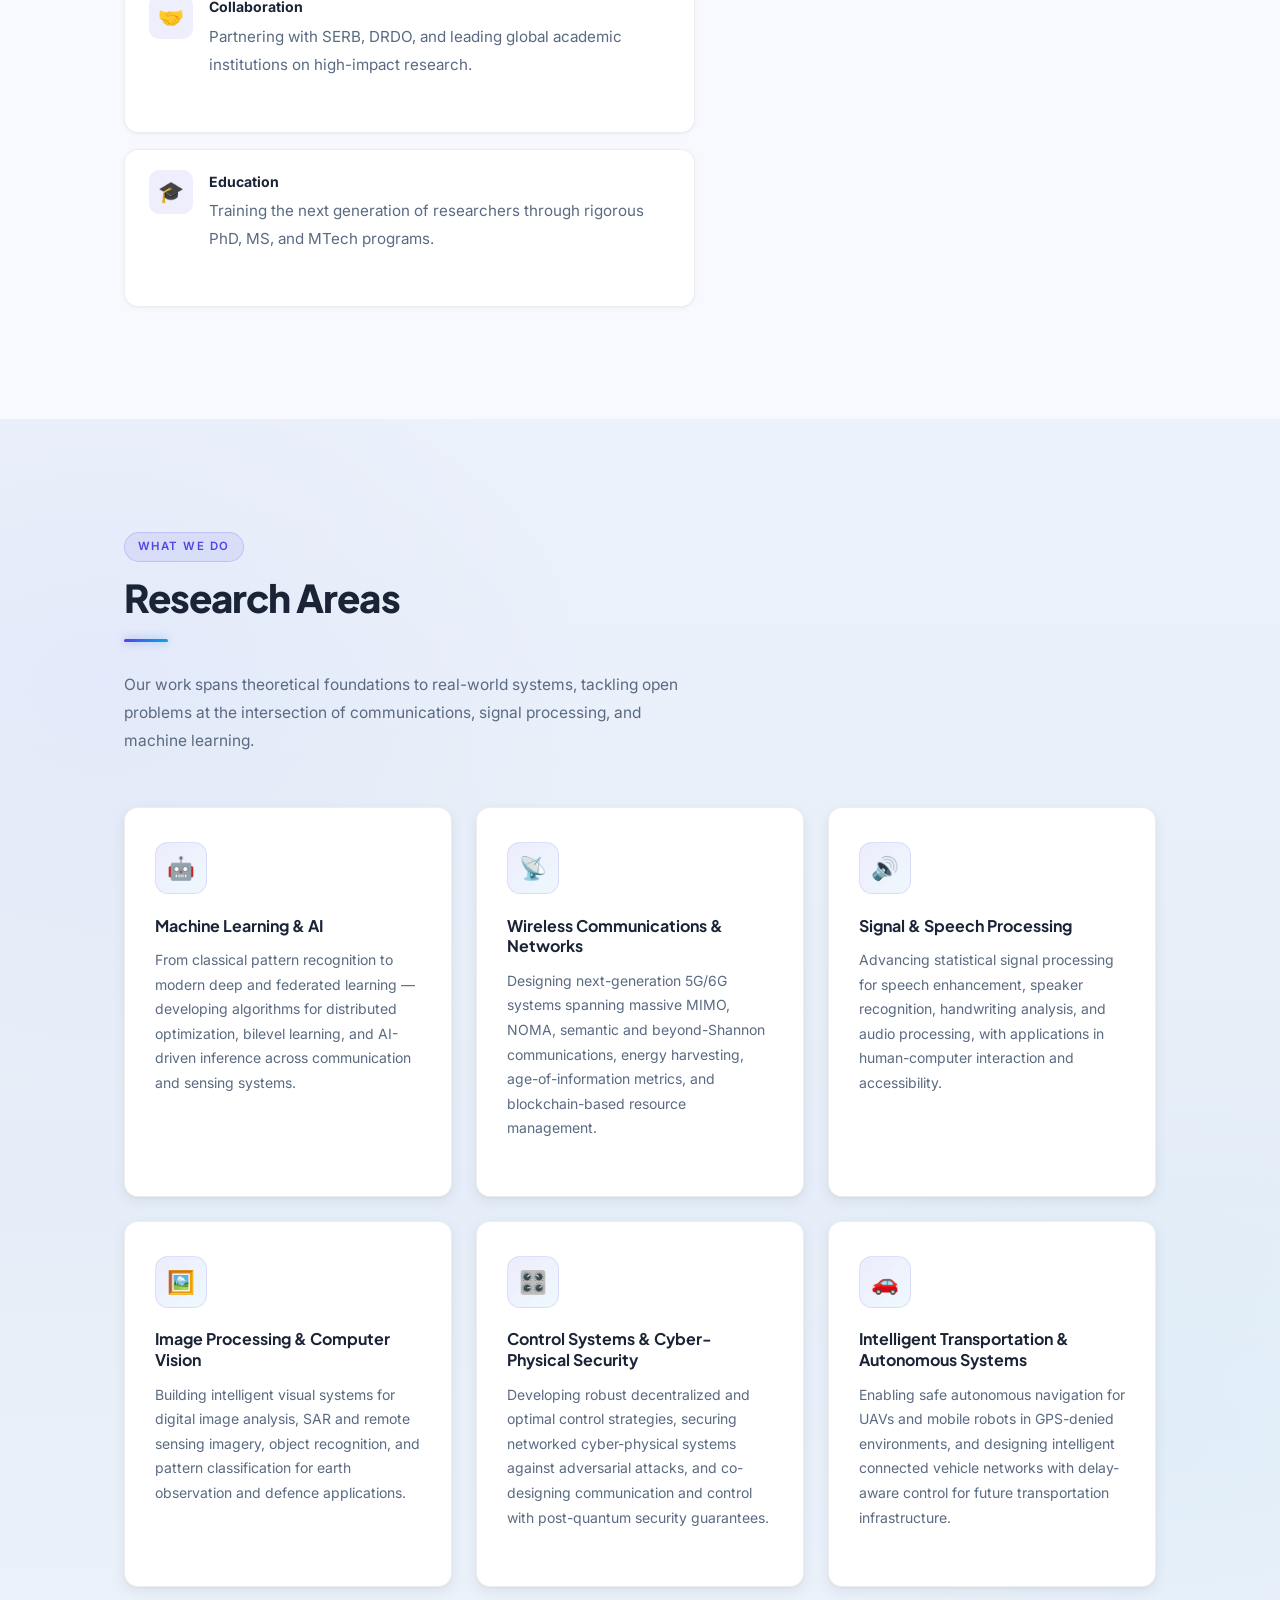
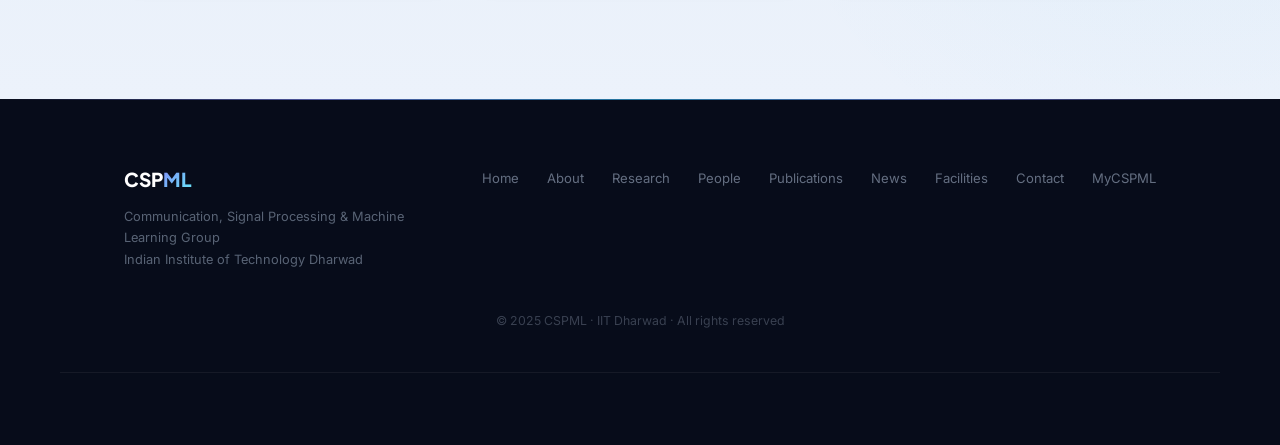
==== commit 1101972a: "Add News page, auth gate for MyCSPML, compact announce cards" ====
--- a/index.html
+++ b/index.html
@@ -25,7 +25,8 @@
       <li><a href="#research">Research</a></li>
       <li><a href="people.html">People</a></li>
       <li><a href="publications.html">Publications</a></li>
-      <li><a href="infrastructure.html">Infrastructure</a></li>
+      <li><a href="news.html">News</a></li>
+      <li><a href="infrastructure.html">Facilities</a></li>
       <li><a href="contact.html">Contact</a></li>
       <li><a href="mycspml.html" class="nav-mycspml">MyCSPML</a></li>
     </ul>
@@ -90,24 +91,26 @@
 
   </div>
 
-  <!-- Announcement cards — pinned to bottom of hero, visible without scrolling -->
+  <!-- Announcement cards — compact chips, click to go to News page -->
   <div class="hero-announce">
 
-    <div class="announce-card announce-card--left">
+    <a href="news.html" class="announce-card announce-card--left announce-card--compact">
       <div class="announce-badge"><span class="pulse-dot announce-dot"></span>Now Open</div>
-      <div class="announce-icon">🎓</div>
-      <h3 class="announce-title">Join as a Researcher</h3>
-      <p class="announce-sub">PhD · MTech · MTech by Research positions available. We are looking for highly motivated candidates with a strong mathematical background and a genuine urge to pursue research in an inspiring environment.</p>
-      <a href="contact.html" class="announce-btn">Apply Now →</a>
-    </div>
-
-    <div class="announce-card announce-card--right">
+      <div class="announce-card-row">
+        <span class="announce-icon">🎓</span>
+        <h3 class="announce-title">PhD &amp; MTech Positions</h3>
+        <span class="announce-arrow">→</span>
+      </div>
+    </a>
+
+    <a href="news.html" class="announce-card announce-card--right announce-card--compact">
       <div class="announce-badge"><span class="pulse-dot announce-dot"></span>Accepting Applications</div>
-      <div class="announce-icon">💡</div>
-      <h3 class="announce-title">Research Internships</h3>
-      <p class="announce-sub">Step into real research — gain hands-on experience in AI, communications, and signal processing alongside our expert team, working with state-of-the-art equipment in a vibrant and inspiring lab environment.</p>
-      <a href="contact.html" class="announce-btn">Express Interest →</a>
-    </div>
+      <div class="announce-card-row">
+        <span class="announce-icon">💡</span>
+        <h3 class="announce-title">Research Internships</h3>
+        <span class="announce-arrow">→</span>
+      </div>
+    </a>
 
   </div>
 
@@ -303,6 +306,7 @@
       <a href="#research">Research</a>
       <a href="people.html">People</a>
       <a href="publications.html">Publications</a>
+      <a href="news.html">News</a>
       <a href="infrastructure.html">Facilities</a>
       <a href="contact.html">Contact</a>
       <a href="mycspml.html">MyCSPML</a>
--- a/style.css
+++ b/style.css
@@ -2636,3 +2636,332 @@
   .chat-panel { right: 0; width: 100%; border-radius: 1rem 1rem 0 0; }
   .mycspml-grid { flex-direction: column; }
 }
+
+/* ═══════════════════════════════════════════
+   AUTH GATE  (MyCSPML login screen)
+═══════════════════════════════════════════ */
+#auth-gate {
+  position: fixed;
+  top: 64px;
+  left: 0; right: 0; bottom: 0;
+  background: var(--bg-main);
+  display: flex;
+  align-items: center;
+  justify-content: center;
+  z-index: 200;
+  padding: 2rem;
+}
+
+.auth-gate-card {
+  text-align: center;
+  max-width: 420px;
+  width: 100%;
+  background: var(--bg-alt);
+  border: 1.5px solid var(--border);
+  border-radius: 1.5rem;
+  padding: 2.75rem 2.25rem 2.25rem;
+  box-shadow: 0 12px 48px rgba(0,0,0,0.12);
+}
+
+.auth-gate-lock {
+  font-size: 3rem;
+  line-height: 1;
+  margin-bottom: 1.1rem;
+}
+
+.auth-gate-title {
+  font-family: var(--font-head);
+  font-size: 1.5rem;
+  font-weight: 700;
+  color: var(--text-main);
+  margin-bottom: 0.35rem;
+}
+
+.auth-gate-sub {
+  font-size: 0.8rem;
+  font-weight: 700;
+  letter-spacing: 0.05em;
+  text-transform: uppercase;
+  color: var(--indigo);
+  margin-bottom: 1.1rem;
+}
+
+.auth-gate-body {
+  font-size: 0.875rem;
+  color: var(--text-sub);
+  line-height: 1.75;
+  margin-bottom: 1.75rem;
+}
+
+.auth-signin-btn {
+  display: flex;
+  align-items: center;
+  justify-content: center;
+  width: 100%;
+  background: var(--indigo);
+  color: #fff;
+  font-size: 0.95rem;
+  font-weight: 700;
+  padding: 0.8rem 2rem;
+  border-radius: 999px;
+  border: none;
+  cursor: pointer;
+  font-family: inherit;
+  margin-bottom: 1.25rem;
+  transition: background 0.2s, transform 0.15s;
+}
+.auth-signin-btn:hover {
+  background: #4f46e5;
+  transform: translateY(-2px);
+}
+
+.auth-gate-contact {
+  font-size: 0.8rem;
+  color: var(--text-sub);
+}
+.auth-gate-contact a {
+  color: var(--indigo);
+  text-decoration: underline;
+}
+
+/* Signed-in user bar */
+.auth-user-bar {
+  display: flex;
+  align-items: center;
+  justify-content: flex-end;
+  gap: 1rem;
+  background: var(--bg-alt);
+  border-bottom: 1px solid var(--border);
+  padding: 0.5rem 2rem;
+  font-size: 0.82rem;
+  color: var(--text-sub);
+  position: sticky;
+  top: 64px;
+  z-index: 10;
+}
+
+.auth-signout-btn {
+  background: none;
+  border: 1px solid var(--border);
+  color: var(--text-sub);
+  font-size: 0.78rem;
+  font-weight: 600;
+  padding: 0.28rem 0.85rem;
+  border-radius: 999px;
+  cursor: pointer;
+  font-family: inherit;
+  transition: border-color 0.2s, color 0.2s;
+}
+.auth-signout-btn:hover {
+  border-color: #ef4444;
+  color: #ef4444;
+}
+
+/* ═══════════════════════════════════════════
+   COMPACT ANNOUNCE CARDS (home page)
+═══════════════════════════════════════════ */
+.announce-card--compact {
+  display: block;
+  text-decoration: none;
+  padding: 0.75rem 1.1rem;
+  cursor: pointer;
+  transition: transform 0.2s ease;
+}
+.announce-card--compact:hover { transform: translateY(-3px); }
+.announce-card--compact .announce-badge { margin-bottom: 0.55rem; }
+.announce-card-row {
+  display: flex;
+  align-items: center;
+  gap: 0.65rem;
+}
+.announce-card--compact .announce-icon {
+  font-size: 1.35rem;
+  margin-bottom: 0;
+  line-height: 1;
+}
+.announce-card--compact .announce-title {
+  font-size: 1rem;
+  margin-bottom: 0;
+  flex: 1;
+}
+.announce-arrow {
+  font-size: 1rem;
+  color: rgba(255,255,255,0.65);
+  transition: transform 0.2s ease, color 0.2s ease;
+}
+.announce-card--compact:hover .announce-arrow {
+  transform: translateX(4px);
+  color: #fff;
+}
+
+/* ═══════════════════════════════════════════
+   NEWS & ANNOUNCEMENTS PAGE  — feed style
+═══════════════════════════════════════════ */
+.ann-feed {
+  display: flex;
+  flex-direction: column;
+  gap: 0;
+  max-width: 820px;
+  margin: 0 auto;
+}
+
+/* Each announcement row */
+.ann-item {
+  padding: 1.75rem 1.5rem 1.75rem 1.75rem;
+  border-left: 4px solid var(--border);
+  border-bottom: 1px solid var(--border);
+  transition: border-left-color 0.2s, background 0.2s;
+  position: relative;
+}
+.ann-item:last-child { border-bottom: none; }
+.ann-item:hover { background: var(--bg-alt); }
+
+/* Accent colours per item type */
+.ann-item--teal  { border-left-color: #14b8a6; }
+.ann-item--amber { border-left-color: #f59e0b; }
+.ann-item:hover  { border-left-color: var(--indigo); }
+.ann-item--teal:hover  { border-left-color: #0d9488; }
+.ann-item--amber:hover { border-left-color: #d97706; }
+
+/* Meta row: badge + tag + date */
+.ann-meta {
+  display: flex;
+  align-items: center;
+  gap: 0.65rem;
+  flex-wrap: wrap;
+  margin-bottom: 0.65rem;
+}
+
+/* Pulsing NEW badge */
+.ann-new-badge {
+  display: inline-flex;
+  align-items: center;
+  gap: 0.4rem;
+  font-size: 0.7rem;
+  font-weight: 800;
+  letter-spacing: 0.08em;
+  text-transform: uppercase;
+  color: #16a34a;
+  background: rgba(34,197,94,0.12);
+  border: 1px solid rgba(34,197,94,0.3);
+  padding: 0.22rem 0.65rem 0.22rem 0.5rem;
+  border-radius: 999px;
+  animation: annBadgePulse 2s ease-in-out infinite;
+}
+.ann-new-badge--amber {
+  color: #b45309;
+  background: rgba(245,158,11,0.12);
+  border-color: rgba(245,158,11,0.35);
+  animation: annBadgePulseAmber 2s ease-in-out infinite;
+}
+
+@keyframes annBadgePulse {
+  0%,100% { box-shadow: 0 0 0 0 rgba(34,197,94,0); }
+  50%      { box-shadow: 0 0 0 4px rgba(34,197,94,0.18); }
+}
+@keyframes annBadgePulseAmber {
+  0%,100% { box-shadow: 0 0 0 0 rgba(245,158,11,0); }
+  50%      { box-shadow: 0 0 0 4px rgba(245,158,11,0.2); }
+}
+
+.ann-dot {
+  width: 7px; height: 7px;
+  border-radius: 50%;
+  background: #22c55e;
+  display: inline-block;
+  flex-shrink: 0;
+  animation: pulse 1.6s ease infinite;
+}
+.ann-dot--amber { background: #f59e0b; }
+
+/* Category tag */
+.ann-tag {
+  font-size: 0.72rem;
+  font-weight: 600;
+  color: var(--text-sub);
+  background: var(--bg-alt);
+  border: 1px solid var(--border);
+  padding: 0.2rem 0.6rem;
+  border-radius: 999px;
+}
+.ann-tag--indigo { color: var(--indigo); border-color: rgba(99,102,241,0.3); background: rgba(99,102,241,0.07); }
+.ann-tag--amber  { color: #92400e; border-color: rgba(245,158,11,0.3); background: rgba(245,158,11,0.07); }
+.ann-tag--gold   { color: #92400e; border-color: rgba(251,191,36,0.4); background: rgba(251,191,36,0.1); }
+
+.ann-date {
+  font-size: 0.78rem;
+  color: var(--text-sub);
+  margin-left: auto;
+}
+
+/* Title */
+.ann-title {
+  font-family: var(--font-head);
+  font-size: 1.2rem;
+  font-weight: 700;
+  color: var(--text-main);
+  margin-bottom: 0.6rem;
+  line-height: 1.35;
+}
+
+/* Body text */
+.ann-body {
+  font-size: 0.9rem;
+  color: var(--text-sub);
+  line-height: 1.8;
+  margin-bottom: 0.65rem;
+}
+.ann-body a { color: var(--indigo); text-decoration: underline; }
+.ann-body strong { color: var(--text-main); }
+
+/* Bullet list */
+.ann-list {
+  margin: 0.25rem 0 0.75rem 1.1rem;
+  padding: 0;
+  display: flex;
+  flex-direction: column;
+  gap: 0.35rem;
+}
+.ann-list li {
+  font-size: 0.875rem;
+  color: var(--text-sub);
+  line-height: 1.65;
+}
+.ann-list li strong { color: var(--text-main); }
+
+/* Action buttons */
+.ann-actions {
+  display: flex;
+  gap: 0.65rem;
+  flex-wrap: wrap;
+  margin-top: 1.1rem;
+}
+.ann-btn {
+  display: inline-flex;
+  align-items: center;
+  font-size: 0.84rem;
+  font-weight: 600;
+  padding: 0.5rem 1.2rem;
+  border-radius: 999px;
+  text-decoration: none;
+  transition: background 0.18s, border-color 0.18s, transform 0.15s;
+}
+.ann-btn:hover { transform: translateY(-2px); }
+.ann-btn--primary {
+  background: var(--indigo);
+  color: #fff;
+  border: 1.5px solid var(--indigo);
+}
+.ann-btn--primary:hover { background: #4f46e5; }
+.ann-btn--ghost {
+  background: transparent;
+  color: var(--text-sub);
+  border: 1.5px solid var(--border);
+}
+.ann-btn--ghost:hover { color: var(--text-main); border-color: var(--text-sub); }
+
+@media (max-width: 640px) {
+  .ann-item { padding: 1.25rem 1rem 1.25rem 1.25rem; }
+  .ann-date { margin-left: 0; }
+  .ann-actions { flex-direction: column; }
+}
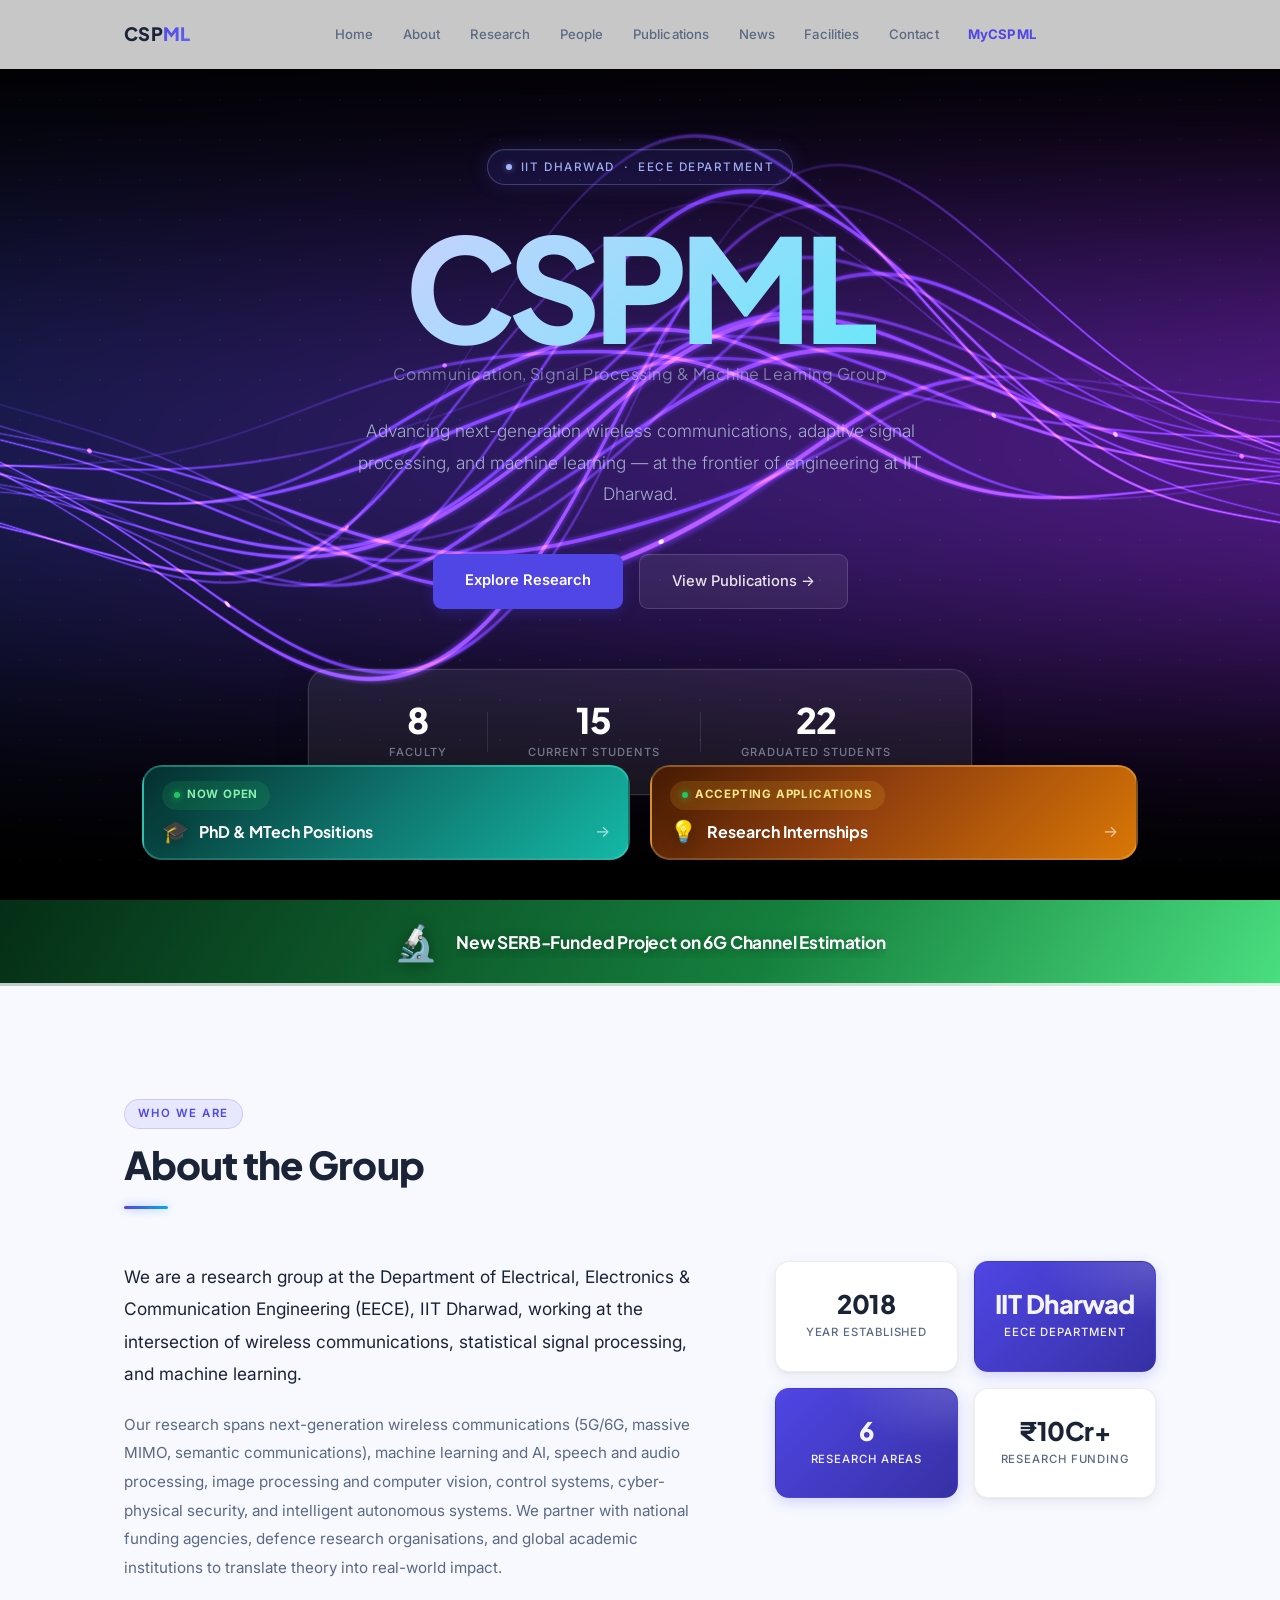
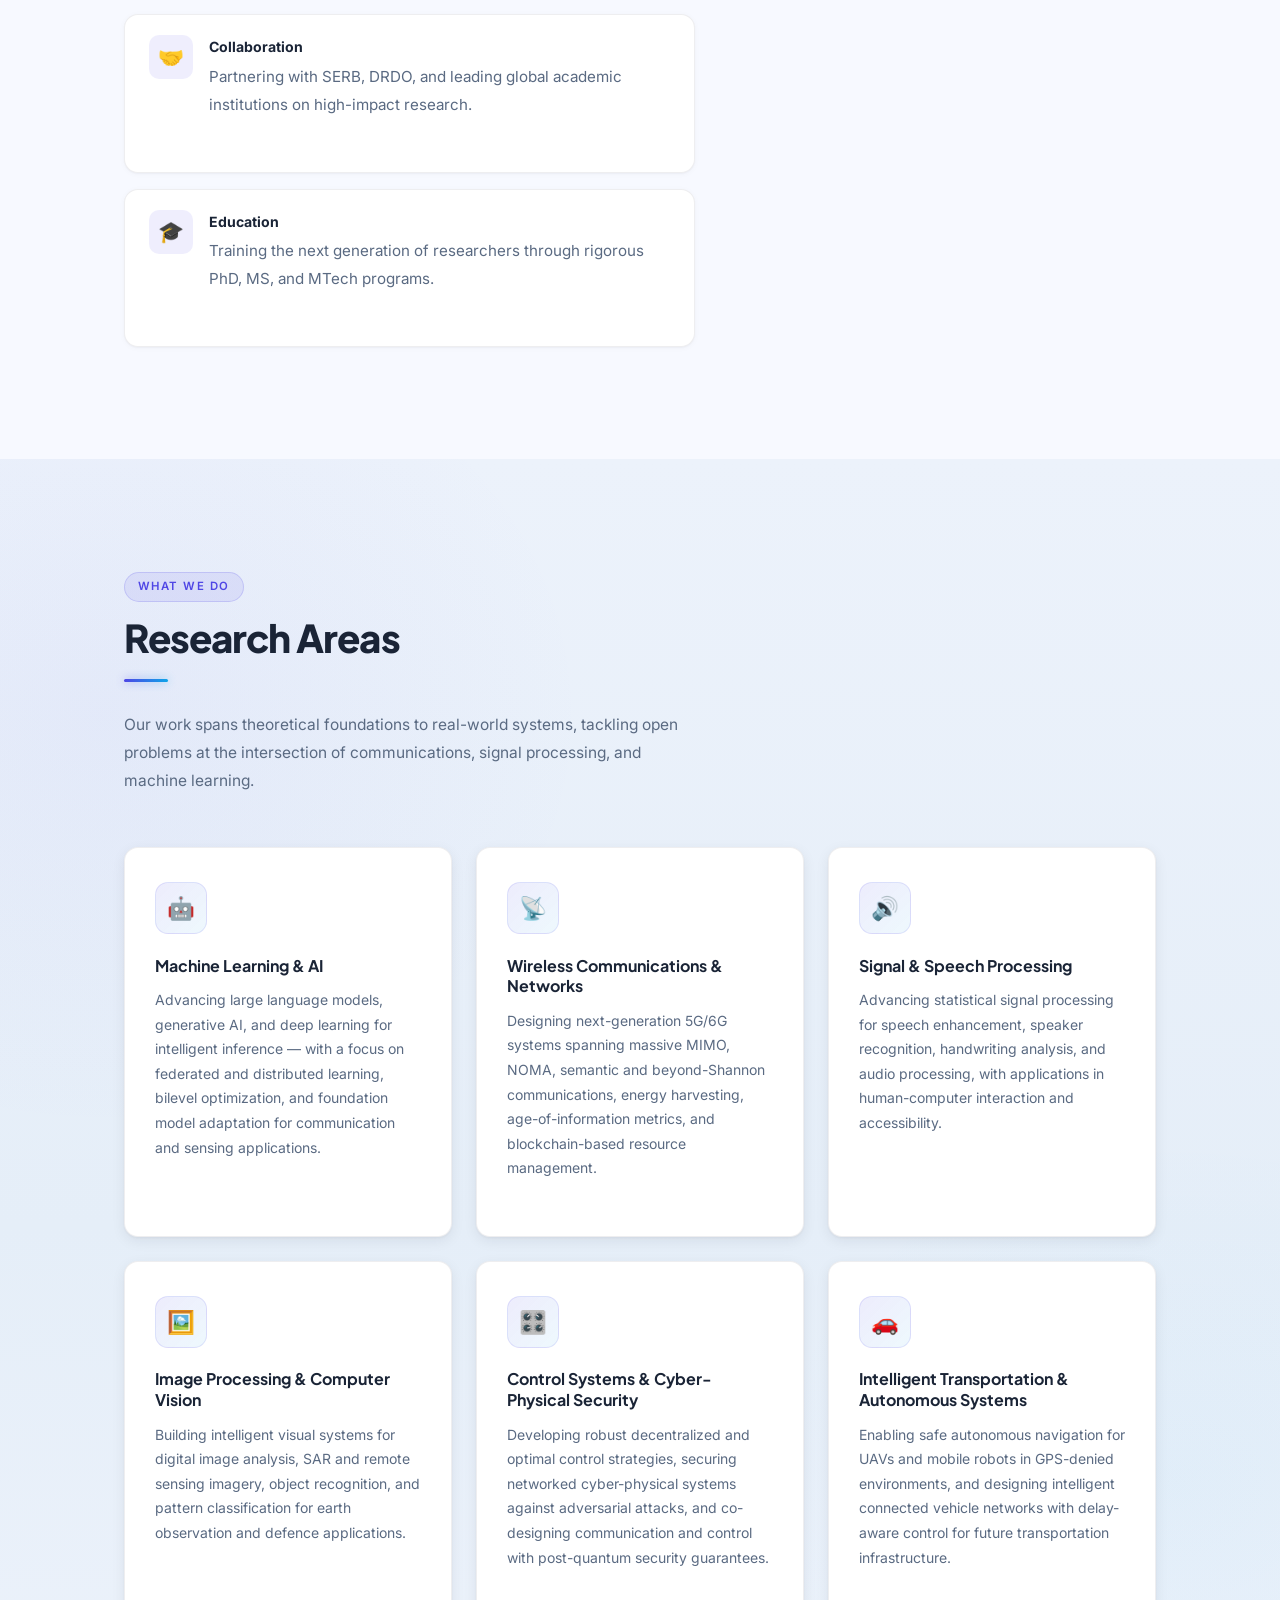
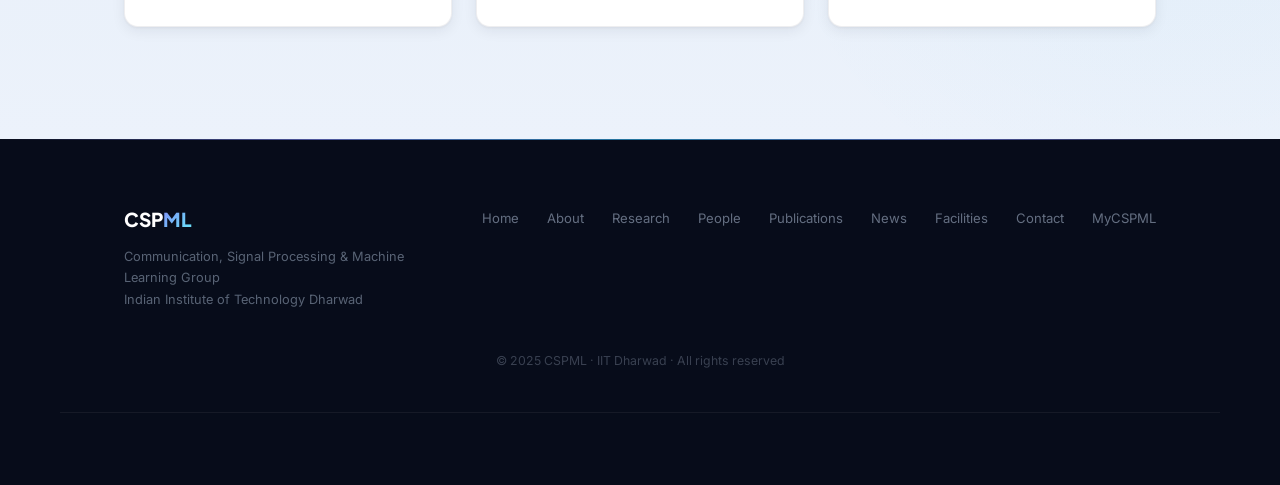
==== commit 626a5ee3: "lab→group rename, internship Google Form button, teal/amber CTA styles" ====
--- a/index.html
+++ b/index.html
@@ -75,17 +75,17 @@
     <div class="hero-stats">
       <div class="stat">
         <div class="stat-num">—</div>
-        <div class="stat-label">Recent Publications</div>
+        <div class="stat-label">Faculty</div>
       </div>
       <div class="stat-sep"></div>
       <div class="stat">
         <div class="stat-num">—</div>
-        <div class="stat-label">Students</div>
+        <div class="stat-label">Current Students</div>
       </div>
       <div class="stat-sep"></div>
       <div class="stat">
         <div class="stat-num">—</div>
-        <div class="stat-label">Faculty</div>
+        <div class="stat-label">Graduated Students</div>
       </div>
     </div>
 
@@ -123,37 +123,43 @@
      paste BEFORE the duplicate block below.
      Keep the second half identical (seamless loop).
      ════════════════════════════════════════ -->
-<div class="ticker-bar">
-  <div class="ticker-label">Latest</div>
-  <div class="ticker-track-wrap">
-    <div class="ticker-track">
-      <!-- EDIT: TICKER ITEMS — first half -->
-      <span class="tick-item tick-highlight tick-gold"><span class="tick-icon">💡</span> Research Internships open — step into real research with our expert team!</span>
-      <span class="tick-sep">·</span>
-      <span class="tick-item tick-highlight"><span class="tick-icon">🎓</span> PhD &amp; MTech by Research positions open — motivated researchers welcome!</span>
-      <span class="tick-sep">·</span>
-      <span class="tick-item"><span class="tick-icon">📄</span> Paper accepted at IEEE ICASSP 2025</span>
-      <span class="tick-sep">·</span>
-      <span class="tick-item"><span class="tick-icon">🏆</span> Best paper award at SPCOM 2024</span>
-      <span class="tick-sep">·</span>
-      <span class="tick-item"><span class="tick-icon">🔬</span> New SERB-funded project on 6G channel estimation</span>
-      <span class="tick-sep">·</span>
-      <span class="tick-item"><span class="tick-icon">🤝</span> Collaboration with DRDO on radar signal processing</span>
-      <span class="tick-sep">·</span>
-      <!-- Duplicate second half — keep identical to above -->
-      <span class="tick-item tick-highlight tick-gold"><span class="tick-icon">💡</span> Research Internships open — step into real research with our expert team!</span>
-      <span class="tick-sep">·</span>
-      <span class="tick-item tick-highlight"><span class="tick-icon">🎓</span> PhD &amp; MTech by Research positions open — motivated researchers welcome!</span>
-      <span class="tick-sep">·</span>
-      <span class="tick-item"><span class="tick-icon">📄</span> Paper accepted at IEEE ICASSP 2025</span>
-      <span class="tick-sep">·</span>
-      <span class="tick-item"><span class="tick-icon">🏆</span> Best paper award at SPCOM 2024</span>
-      <span class="tick-sep">·</span>
-      <span class="tick-item"><span class="tick-icon">🔬</span> New SERB-funded project on 6G channel estimation</span>
-      <span class="tick-sep">·</span>
-      <span class="tick-item"><span class="tick-icon">🤝</span> Collaboration with DRDO on radar signal processing</span>
-    </div>
-  </div>
+<div class="ann-rotator">
+  <div class="ann-rot-track">
+
+    <div class="ann-rot-item ann-rot--teal">
+      <span class="ann-rot-icon">💡</span>
+      <span class="ann-rot-text">Research Internships — Now Accepting Applications</span>
+      <a href="news.html" class="ann-rot-link">Learn More →</a>
+    </div>
+
+    <div class="ann-rot-item ann-rot--indigo">
+      <span class="ann-rot-icon">🎓</span>
+      <span class="ann-rot-text">PhD, MTech &amp; MTech by Research Positions Open</span>
+      <a href="news.html" class="ann-rot-link">Learn More →</a>
+    </div>
+
+    <div class="ann-rot-item ann-rot--blue">
+      <span class="ann-rot-icon">📄</span>
+      <span class="ann-rot-text">Paper Accepted at IEEE ICASSP 2025</span>
+    </div>
+
+    <div class="ann-rot-item ann-rot--gold">
+      <span class="ann-rot-icon">🏆</span>
+      <span class="ann-rot-text">Best Paper Award at SPCOM 2024</span>
+    </div>
+
+    <div class="ann-rot-item ann-rot--green">
+      <span class="ann-rot-icon">🔬</span>
+      <span class="ann-rot-text">New SERB-Funded Project on 6G Channel Estimation</span>
+    </div>
+
+    <div class="ann-rot-item ann-rot--rose">
+      <span class="ann-rot-icon">🤝</span>
+      <span class="ann-rot-text">Collaboration with DRDO on Radar Signal Processing</span>
+    </div>
+
+  </div>
+  <div class="ann-rot-progress"><div class="ann-rot-bar"></div></div>
 </div>
 
 
@@ -250,7 +256,7 @@
       <div class="r-card">
         <div class="r-icon">🤖</div>
         <h3 class="r-title">Machine Learning &amp; AI</h3>
-        <p class="r-body">From classical pattern recognition to modern deep and federated learning — developing algorithms for distributed optimization, bilevel learning, and AI-driven inference across communication and sensing systems.</p>
+        <p class="r-body">Advancing large language models, generative AI, and deep learning for intelligent inference — with a focus on federated and distributed learning, bilevel optimization, and foundation model adaptation for communication and sensing applications.</p>
       </div>
 
       <div class="r-card">
@@ -353,6 +359,40 @@
 </script>
 <script src="js/shader-background.js"></script>
 <script src="js/renderer.js"></script>
+<script>
+  (function () {
+    const items = document.querySelectorAll('.ann-rot-item');
+    const bar   = document.querySelector('.ann-rot-bar');
+    if (!items.length) return;
+    let cur = 0;
+    const DURATION = 4000;
+
+    function startBar() {
+      if (!bar) return;
+      bar.classList.remove('ann-bar-run');
+      void bar.offsetWidth;
+      bar.style.animationDuration = DURATION + 'ms';
+      bar.classList.add('ann-bar-run');
+    }
+
+    function show(idx) {
+      items[idx].classList.add('ann-active');
+      startBar();
+    }
+
+    function next() {
+      items[cur].classList.add('ann-exit');
+      items[cur].classList.remove('ann-active');
+      const prev = cur;
+      setTimeout(() => items[prev].classList.remove('ann-exit'), 600);
+      cur = (cur + 1) % items.length;
+      show(cur);
+    }
+
+    show(0);
+    setInterval(next, DURATION);
+  })();
+</script>
 <script src="https://identity.netlify.com/v1/netlify-identity-widget.js"></script>
 
 </body>
--- a/style.css
+++ b/style.css
@@ -143,11 +143,6 @@
 @keyframes scrollBounce {
   0%, 100% { transform: rotate(45deg) translate(0, 0); }
   50%       { transform: rotate(45deg) translate(3px, 3px); }
-}
-
-@keyframes ticker {
-  from { transform: translateX(0); }
-  to   { transform: translateX(-50%); }
 }
 
 @keyframes orbFloat1 {
@@ -644,40 +639,114 @@
 /* ═══════════════════════════════════════════
    NEWS TICKER
    ═══════════════════════════════════════════ */
-.ticker-bar {
-  display: flex;
-  align-items: center;
-  height: 46px;
-  background: var(--surface);
-  border-bottom: 1px solid var(--border);
+/* ═══════════════════════════════════════════
+   ANNOUNCEMENT ROTATOR
+═══════════════════════════════════════════ */
+.ann-rotator {
+  position: relative;
+  height: 86px;
   overflow: hidden;
 }
-.ticker-label {
-  /* Gradient label — more premium than flat colour */
-  background: linear-gradient(135deg, var(--indigo) 0%, var(--indigo-mid) 100%);
+
+.ann-rot-track { position: relative; height: 100%; }
+
+.ann-rot-item {
+  position: absolute;
+  inset: 0;
+  display: flex;
+  align-items: center;
+  justify-content: center;
+  gap: 1.1rem;
+  padding: 0 3rem;
+  opacity: 0;
+  transform: translateY(70px);
+  pointer-events: none;
+}
+
+/* Entrance */
+@keyframes annRotIn {
+  0%   { opacity: 0; transform: translateY(60px) scale(0.97); }
+  60%  { opacity: 1; transform: translateY(-4px) scale(1.01); }
+  100% { opacity: 1; transform: translateY(0) scale(1); }
+}
+/* Exit */
+@keyframes annRotOut {
+  0%   { opacity: 1; transform: translateY(0) scale(1); }
+  100% { opacity: 0; transform: translateY(-50px) scale(0.97); }
+}
+
+.ann-rot-item.ann-active {
+  pointer-events: auto;
+  animation: annRotIn 0.6s cubic-bezier(0.22, 1, 0.36, 1) forwards;
+}
+.ann-rot-item.ann-exit {
+  animation: annRotOut 0.5s ease-in forwards;
+}
+
+/* Per-item gradient backgrounds */
+.ann-rot--teal   { background: linear-gradient(120deg, #042f2e 0%, #0f766e 60%, #14b8a6 100%); }
+.ann-rot--indigo { background: linear-gradient(120deg, #1e1b4b 0%, #4338ca 60%, #818cf8 100%); }
+.ann-rot--blue   { background: linear-gradient(120deg, #0c1445 0%, #1d4ed8 60%, #60a5fa 100%); }
+.ann-rot--gold   { background: linear-gradient(120deg, #451a03 0%, #b45309 60%, #f59e0b 100%); }
+.ann-rot--green  { background: linear-gradient(120deg, #052e16 0%, #15803d 60%, #4ade80 100%); }
+.ann-rot--rose   { background: linear-gradient(120deg, #4c0519 0%, #be123c 60%, #fb7185 100%); }
+
+.ann-rot-icon {
+  font-size: 2.2rem;
+  line-height: 1;
+  flex-shrink: 0;
+  filter: drop-shadow(0 2px 8px rgba(0,0,0,0.4));
+}
+
+.ann-rot-text {
+  font-family: var(--font-head);
+  font-size: 1.08rem;
+  font-weight: 700;
   color: #fff;
-  font-size: 0.67rem;
+  letter-spacing: -0.01em;
+  text-shadow: 0 2px 12px rgba(0,0,0,0.35);
+  white-space: nowrap;
+  overflow: hidden;
+  text-overflow: ellipsis;
+}
+
+.ann-rot-link {
+  flex-shrink: 0;
+  color: rgba(255,255,255,0.85);
+  font-size: 0.8rem;
   font-weight: 700;
-  letter-spacing: 0.16em;
-  text-transform: uppercase;
-  padding: 0 20px;
-  height: 100%;
-  display: flex;
-  align-items: center;
-  flex-shrink: 0;
+  text-decoration: none;
+  padding: 0.35rem 1.1rem;
+  border: 1.5px solid rgba(255,255,255,0.45);
+  border-radius: 999px;
+  backdrop-filter: blur(4px);
+  transition: background 0.2s, color 0.2s;
   white-space: nowrap;
 }
-.ticker-track-wrap { overflow: hidden; flex: 1; }
-.ticker-track {
-  display: inline-flex;
-  align-items: center;
-  white-space: nowrap;
-  animation: ticker 36s linear infinite;
-}
-.ticker-track:hover { animation-play-state: paused; }
-.tick-item { font-size: 0.81rem; color: var(--text-muted); padding: 0 1.25rem; }
-.tick-sep  { color: var(--text-light); font-size: 0.81rem; padding: 0 0.25rem; }
-.tick-icon { margin-right: 4px; }
+.ann-rot-link:hover {
+  background: rgba(255,255,255,0.2);
+  color: #fff;
+}
+
+/* Progress bar */
+.ann-rot-progress {
+  position: absolute;
+  bottom: 0; left: 0; right: 0;
+  height: 3px;
+  background: rgba(255,255,255,0.15);
+  z-index: 2;
+}
+.ann-rot-bar { height: 100%; background: rgba(255,255,255,0.7); width: 0; }
+@keyframes annBarRun { from { width: 0% } to { width: 100% } }
+.ann-rot-bar.ann-bar-run { animation: annBarRun linear forwards; }
+
+@media (max-width: 640px) {
+  .ann-rotator { height: 72px; }
+  .ann-rot-item { padding: 0 1.25rem; gap: 0.75rem; }
+  .ann-rot-icon { font-size: 1.6rem; }
+  .ann-rot-text { font-size: 0.875rem; }
+  .ann-rot-link { display: none; }
+}
 
 
 /* ═══════════════════════════════════════════
@@ -1812,7 +1881,6 @@
   #hero-canvas                { display: none; }
   .hero-orb                   { animation: none; }
   .hero-acronym               { animation: none; }
-  .ticker-track               { animation: none; }
 }
 
 
@@ -2959,6 +3027,24 @@
   border: 1.5px solid var(--border);
 }
 .ann-btn--ghost:hover { color: var(--text-main); border-color: var(--text-sub); }
+.ann-btn--amber-solid {
+  background: #d97706;
+  color: #fff;
+  border: 1.5px solid #d97706;
+  font-size: 0.92rem;
+  padding: 0.6rem 1.5rem;
+  box-shadow: 0 3px 12px rgba(217,119,6,0.35);
+}
+.ann-btn--amber-solid:hover { background: #b45309; border-color: #b45309; box-shadow: 0 5px 18px rgba(217,119,6,0.45); }
+.ann-btn--teal {
+  background: #0d9488;
+  color: #fff;
+  border: 1.5px solid #0d9488;
+  font-size: 0.92rem;
+  padding: 0.6rem 1.5rem;
+  box-shadow: 0 3px 12px rgba(13,148,136,0.35);
+}
+.ann-btn--teal:hover { background: #0f766e; border-color: #0f766e; box-shadow: 0 5px 18px rgba(13,148,136,0.45); }
 
 @media (max-width: 640px) {
   .ann-item { padding: 1.25rem 1rem 1.25rem 1.25rem; }
